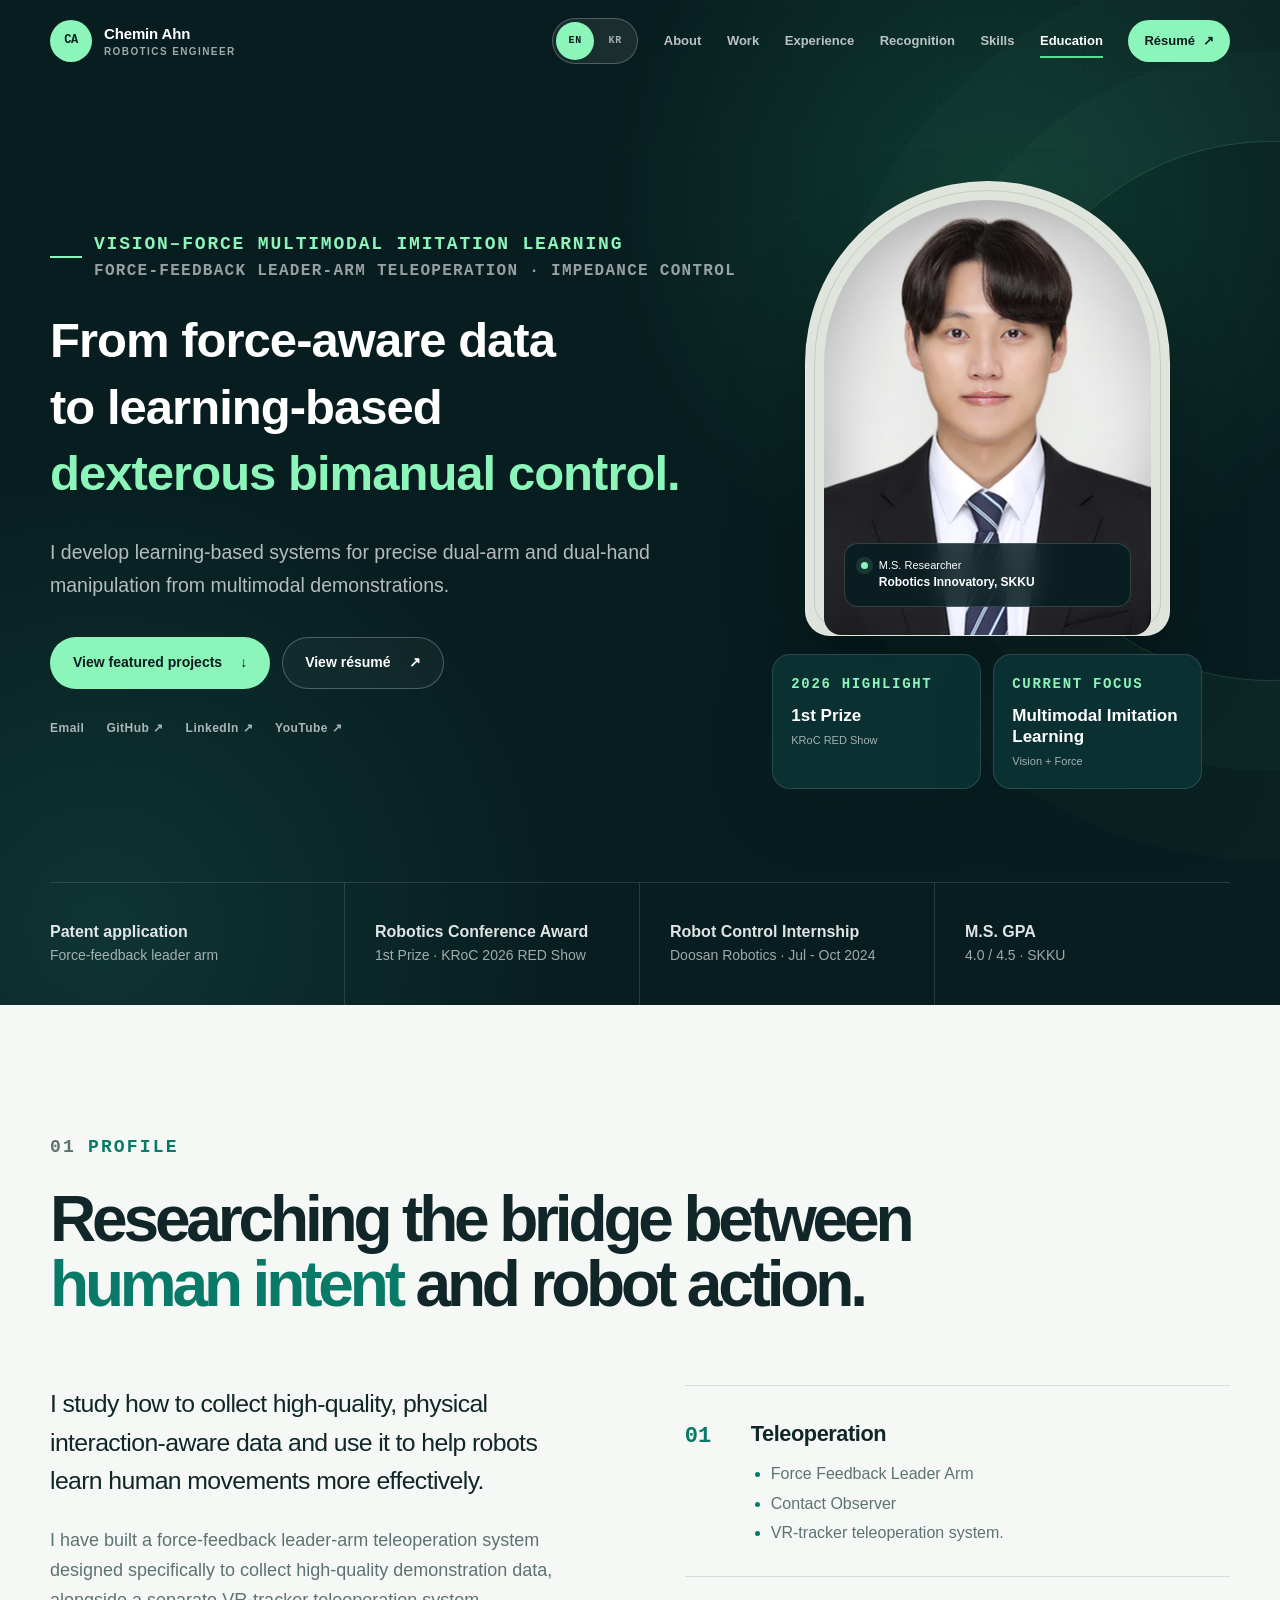
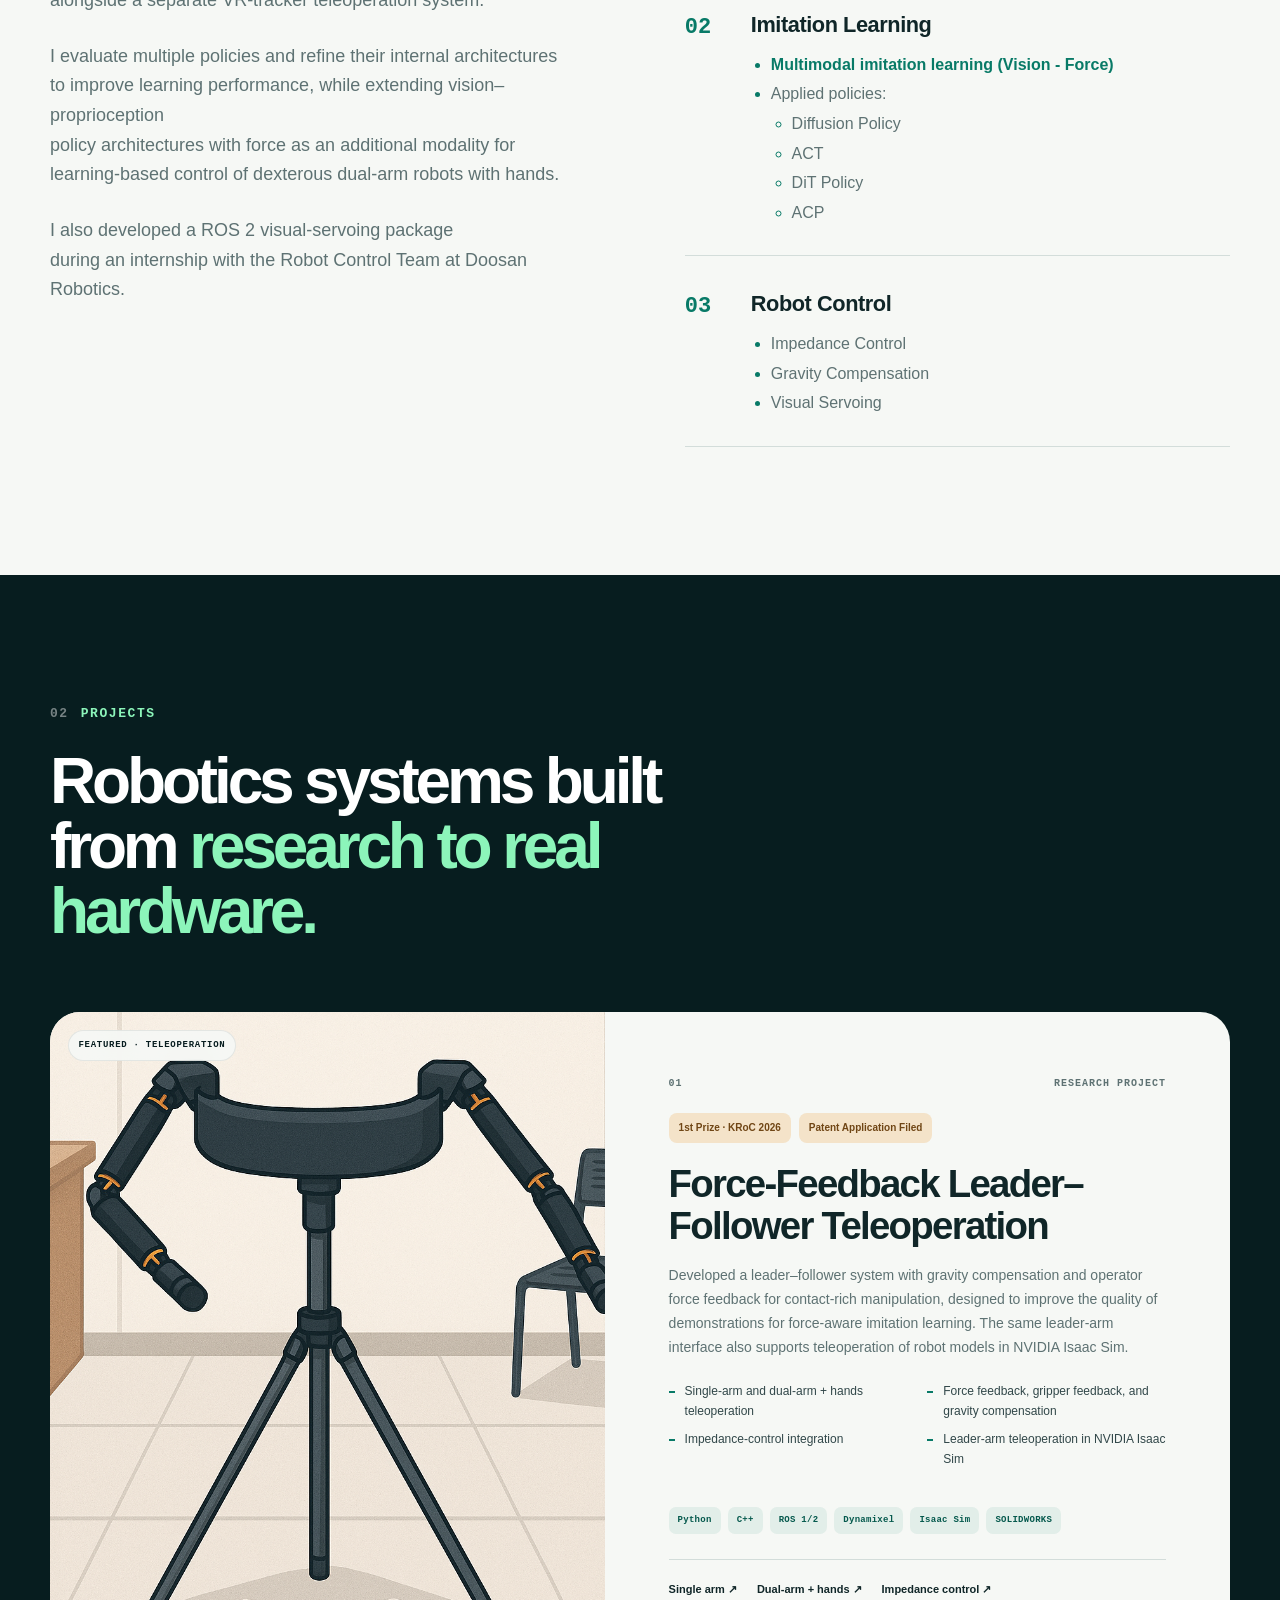
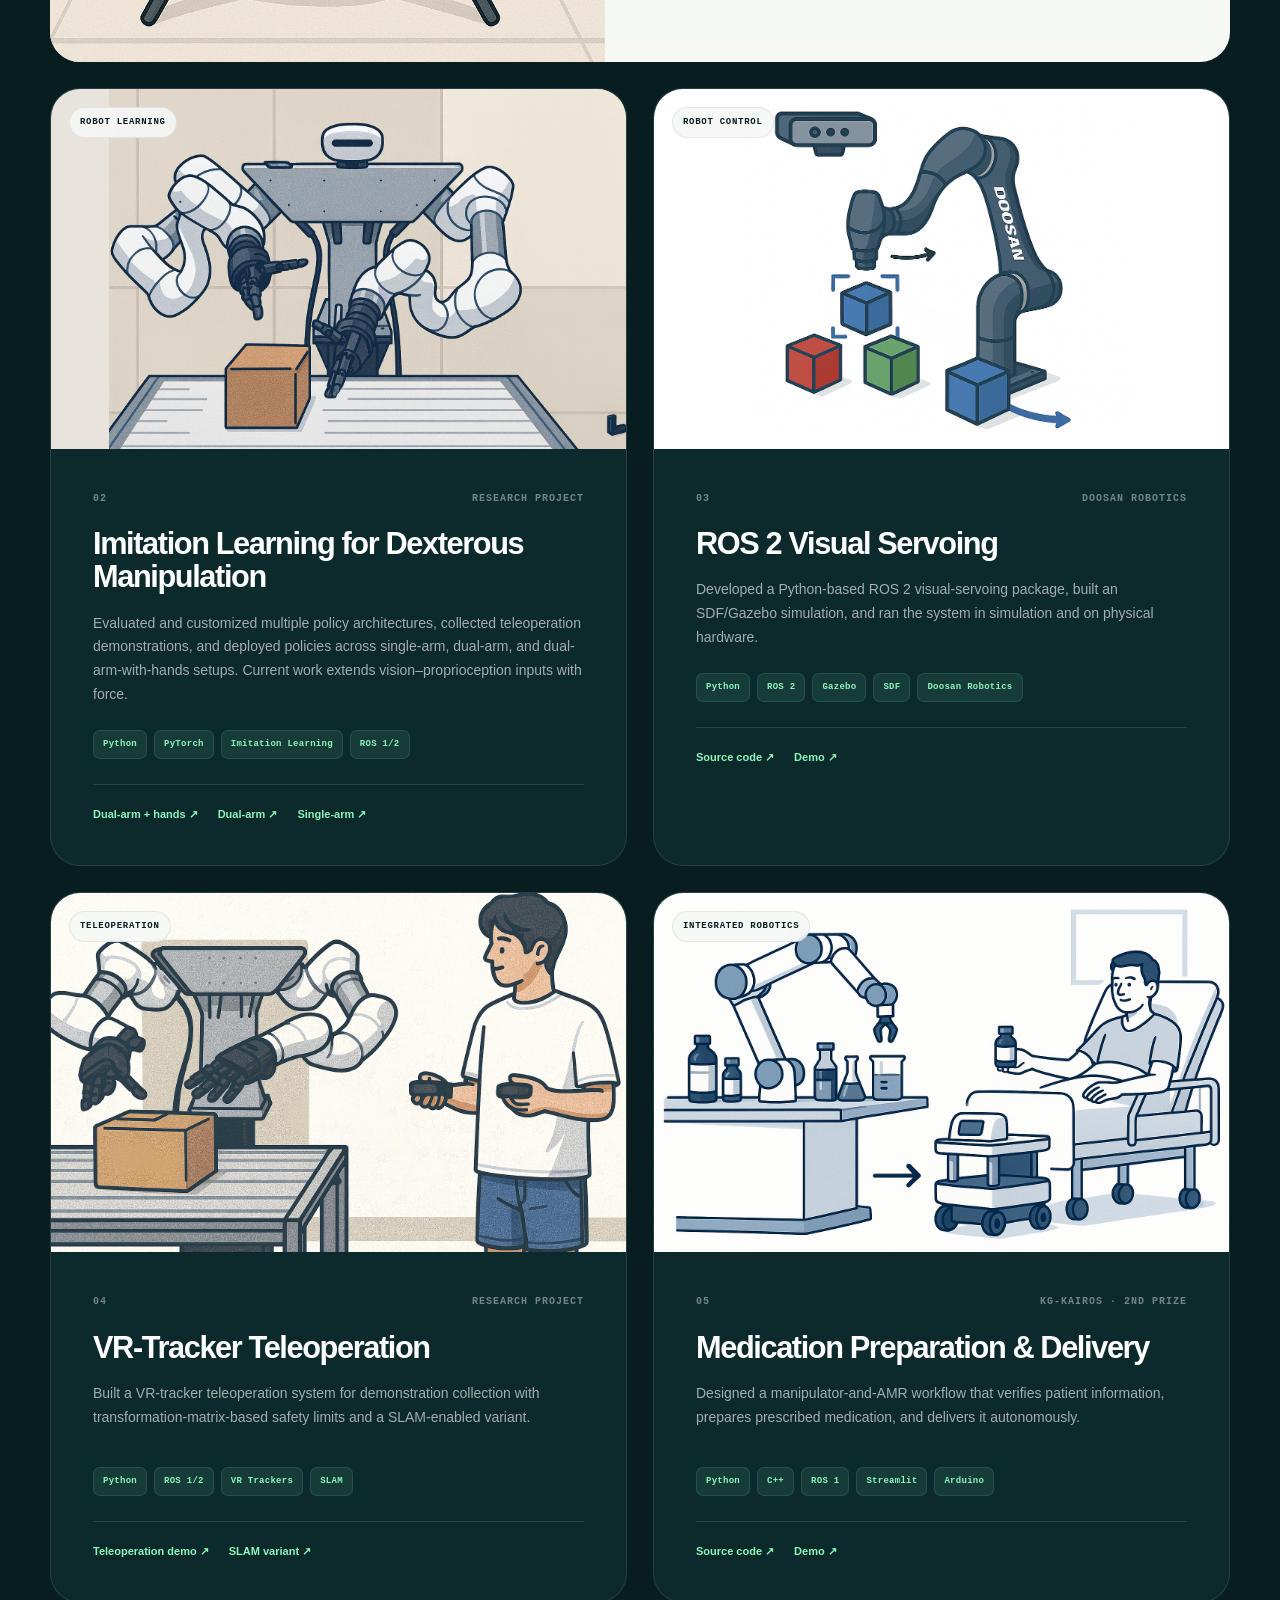
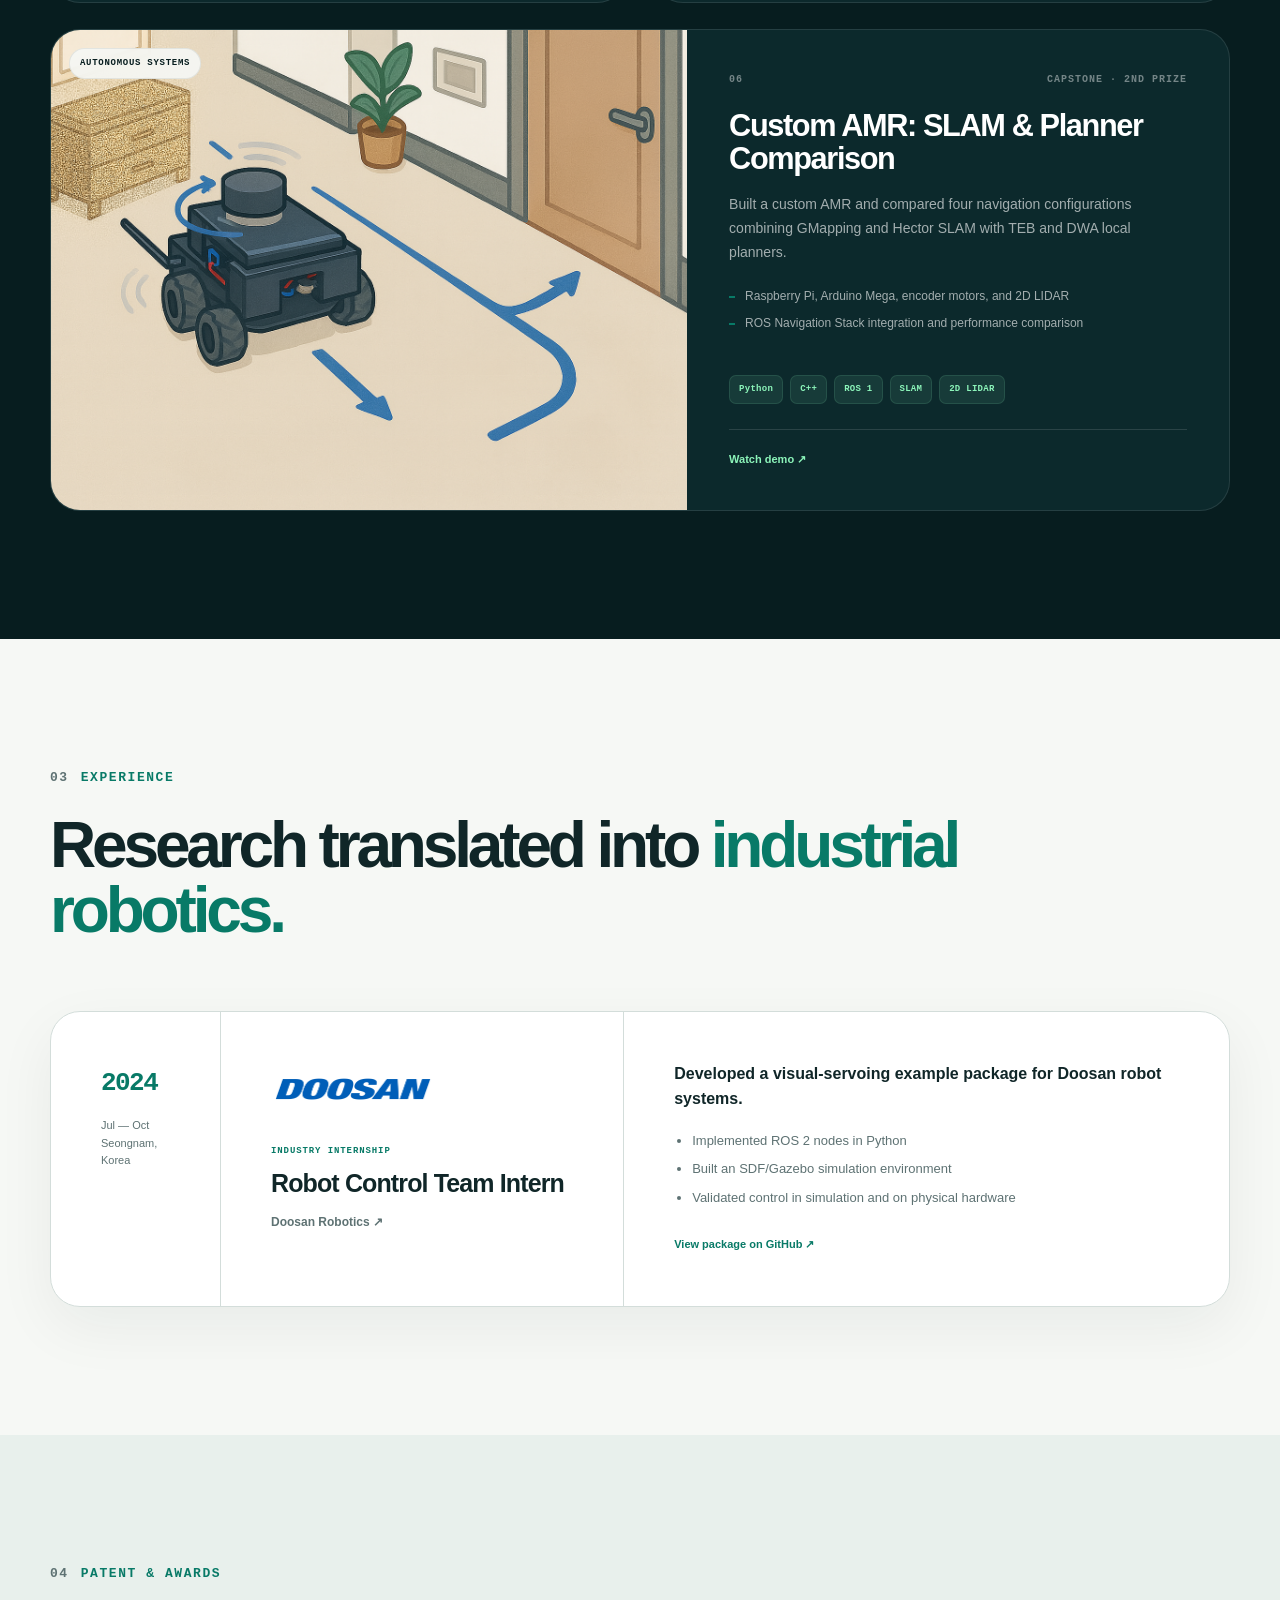
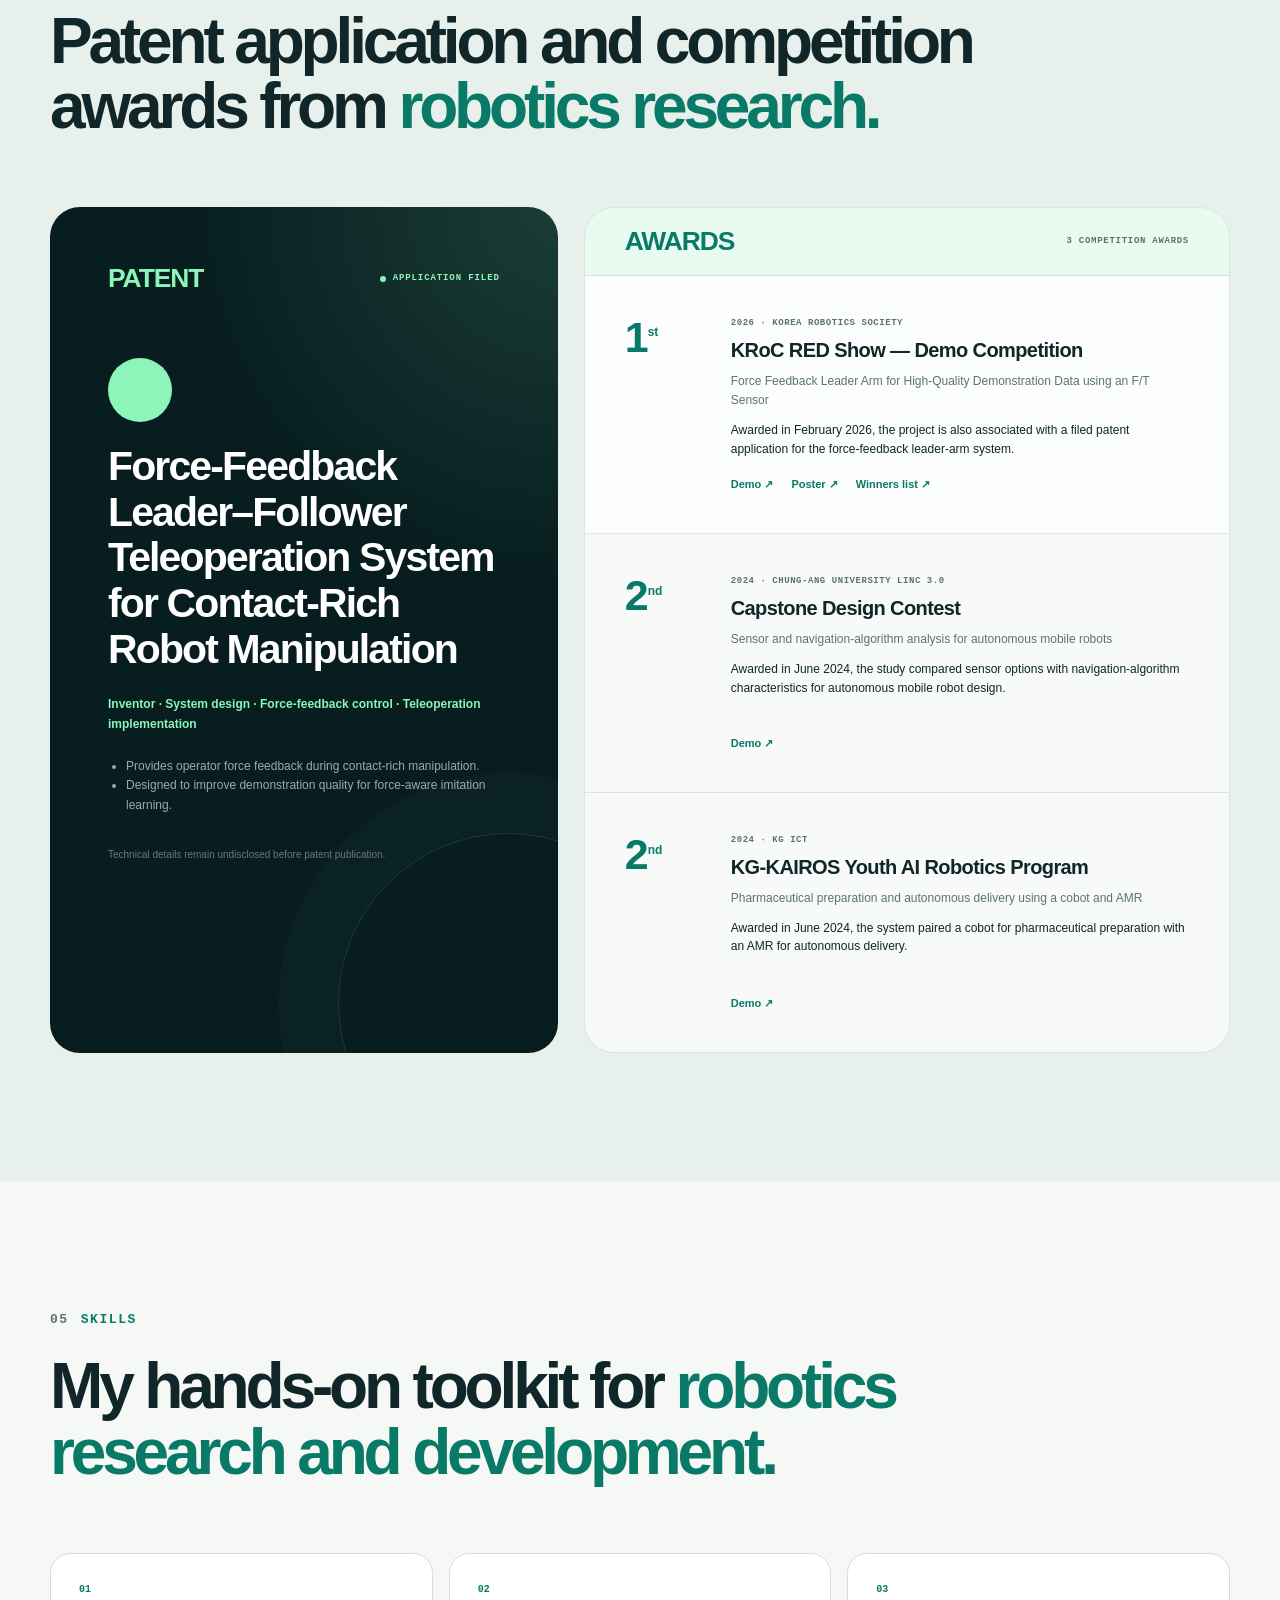
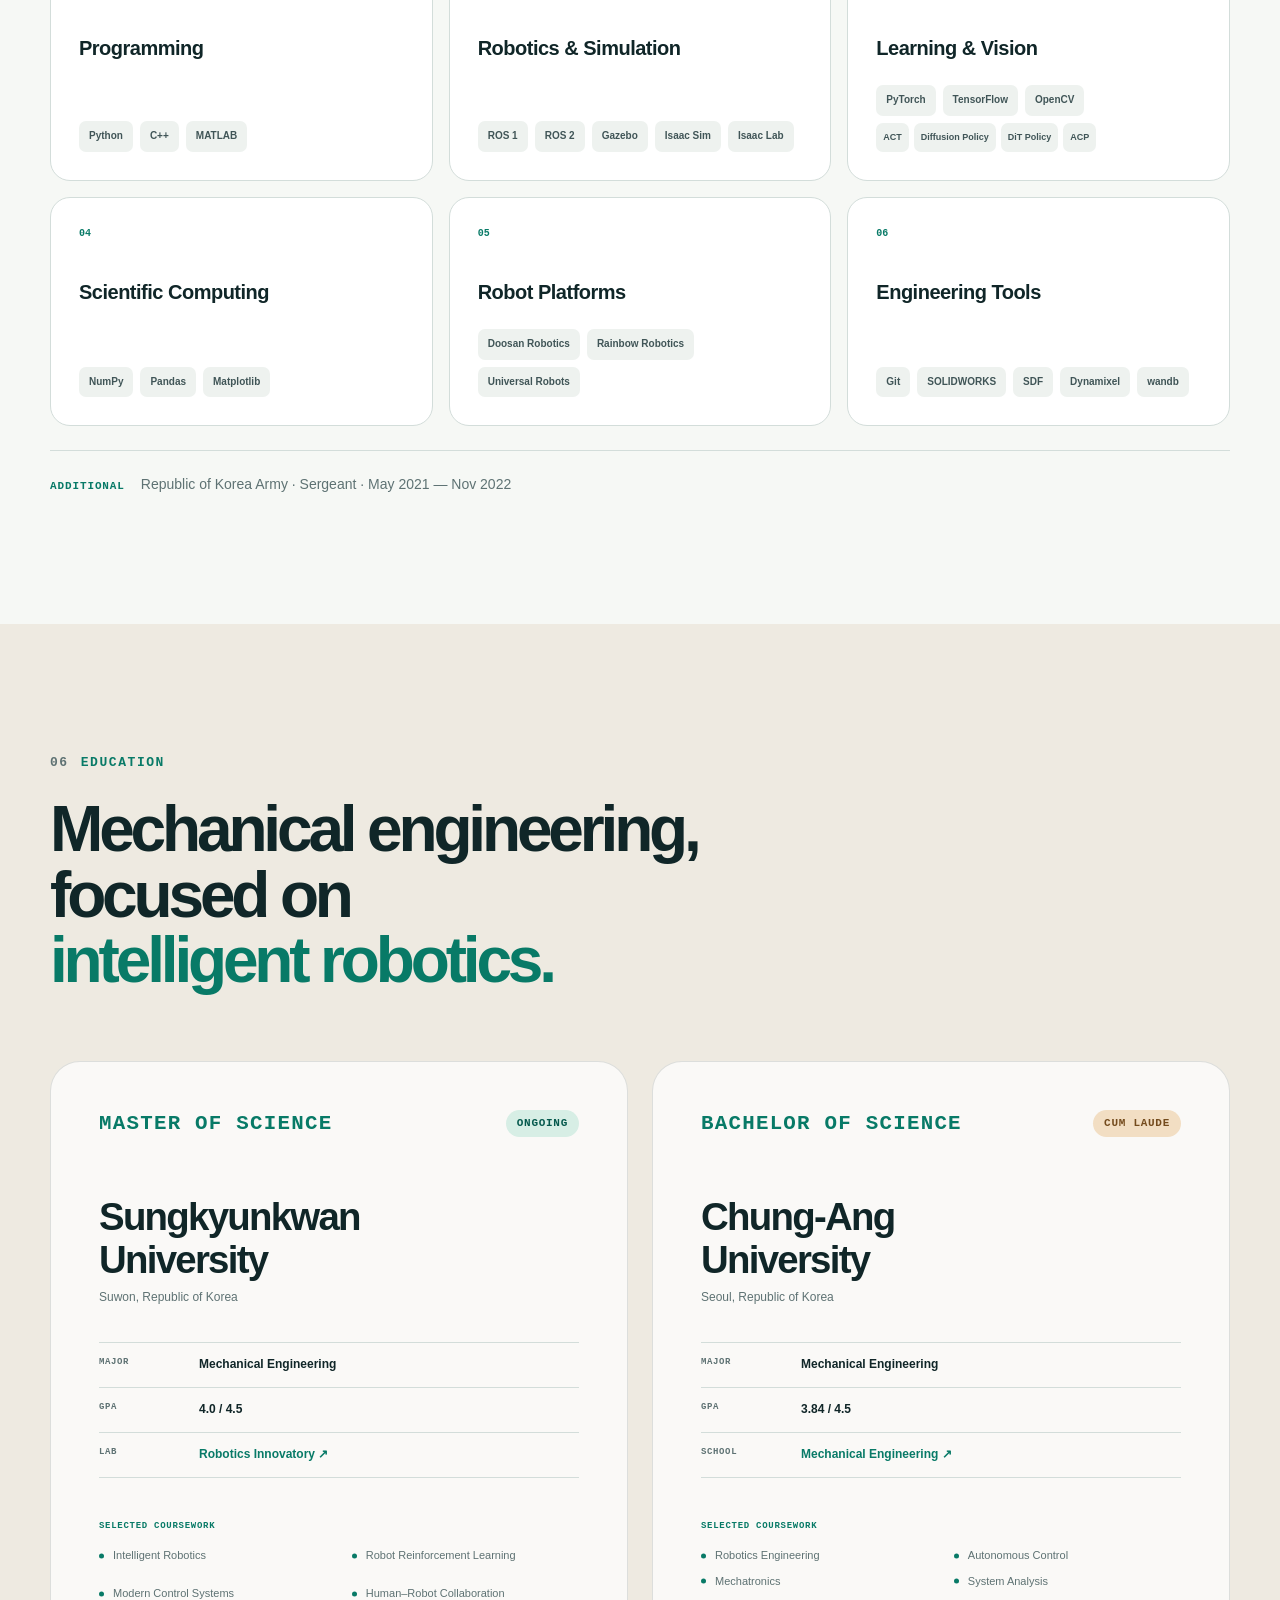
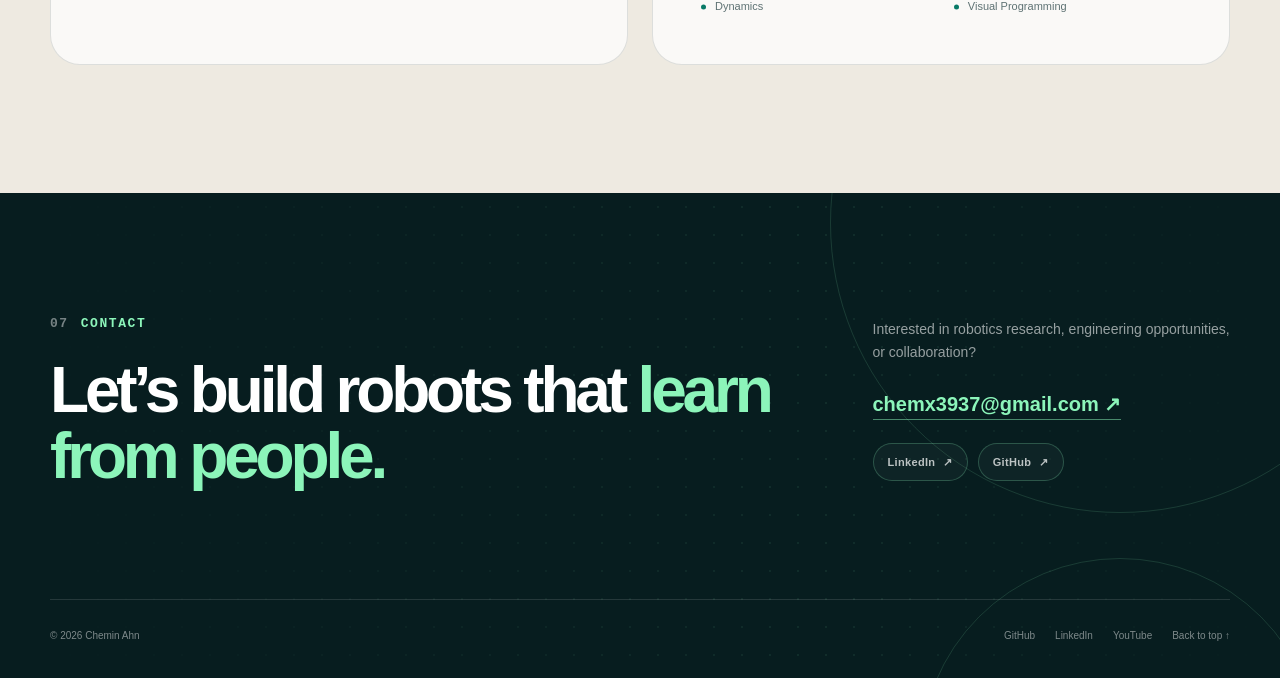
==== index.html @ ab813800 "Add About focus bullet lists" ====
<!doctype html>
<html lang="en">
<head>
  <meta charset="utf-8">
  <meta name="viewport" content="width=device-width, initial-scale=1">
  <meta name="description" content="Chemin Ahn is a robotics engineer and M.S. student focused on imitation learning, teleoperation, robot control, and manipulation.">
  <meta name="author" content="Chemin Ahn">
  <meta name="robots" content="index, follow">
  <meta name="theme-color" content="#071d1f">

  <meta property="og:locale" content="en_US">
  <meta property="og:type" content="website">
  <meta property="og:title" content="Chemin Ahn — Robotics Engineer">
  <meta property="og:description" content="Robotics engineer focused on imitation learning, teleoperation, robot control, and manipulation.">
  <meta property="og:url" content="https://chemx3937.github.io/">
  <meta property="og:site_name" content="Chemin Ahn — Robotics Engineer">

  <meta name="twitter:card" content="summary">
  <meta name="twitter:title" content="Chemin Ahn — Robotics Engineer">
  <meta name="twitter:description" content="Robotics engineer focused on imitation learning, teleoperation, robot control, and manipulation.">

  <link rel="canonical" href="https://chemx3937.github.io/">
  <link rel="icon" href="assets/img/favicon/favicon.ico">
  <link rel="apple-touch-icon" sizes="180x180" href="assets/img/favicon/apple-icon-180x180.png">
  <link rel="stylesheet" href="assets/css/style.css?v=20260823-7">
  <title>Chemin Ahn — Robotics Engineer</title>

  <script type="application/ld+json">
    {
      "@context": "https://schema.org",
      "@type": "Person",
      "name": "Chemin Ahn",
      "url": "https://chemx3937.github.io/",
      "image": "https://chemx3937.github.io/assets/img/Chemin_Ahn_img.jpg",
      "jobTitle": "Robotics Engineer",
      "email": "mailto:chemx3937@gmail.com",
      "affiliation": {
        "@type": "CollegeOrUniversity",
        "name": "Sungkyunkwan University"
      },
      "sameAs": [
        "https://github.com/Chemx3937",
        "https://www.linkedin.com/in/chem1222/",
        "https://www.youtube.com/@%EC%B3%84-r3i"
      ]
    }
  </script>
</head>

<body>
  <a class="skip-link" href="#main-content" data-i18n="a11y.skip">Skip to content</a>

  <header class="site-header" id="site-header">
    <div class="container header-inner">
      <a class="brand" href="#intro" aria-label="Chemin Ahn, back to top" data-i18n-aria-label="a11y.brandHome">
        <span class="brand-mark" aria-hidden="true">CA</span>
        <span class="brand-copy">
          <strong>Chemin Ahn</strong>
          <small data-i18n="brand.role">Robotics Engineer</small>
        </span>
      </a>

      <div class="language-switcher" role="group" aria-label="Language" data-i18n-aria-label="a11y.language">
        <button type="button" data-language="en" aria-pressed="true" aria-label="English">EN</button>
        <button type="button" data-language="ko" aria-pressed="false" aria-label="한국어">KR</button>
      </div>

      <button class="menu-toggle" type="button" aria-expanded="false" aria-controls="site-nav" aria-label="Open navigation">
        <span></span>
        <span></span>
      </button>

      <nav class="site-nav" id="site-nav" aria-label="Primary navigation" data-i18n-aria-label="a11y.primaryNav">
        <a href="#about" data-nav data-i18n="nav.about">About</a>
        <a href="#projects" data-nav data-i18n="nav.projects">Work</a>
        <a href="#experience" data-nav data-i18n="nav.experience">Experience</a>
        <a href="#recognition" data-nav data-i18n="nav.recognition">Recognition</a>
        <a href="#skills" data-nav data-i18n="nav.skills">Skills</a>
        <a href="#education" data-nav data-i18n="nav.education">Education</a>
        <a class="nav-resume" href="assets/resume/Chemin_Ahn_CV.pdf" target="_blank" rel="noopener noreferrer"><span data-i18n="nav.resume">Résumé</span> <span aria-hidden="true">↗</span></a>
      </nav>
    </div>
  </header>

  <main id="main-content">
    <section class="hero" id="intro" aria-labelledby="hero-title">
      <div class="hero-ambient" aria-hidden="true"></div>
      <div class="container hero-layout">
        <div class="hero-copy" data-reveal>
          <p class="eyebrow">
            <span class="eyebrow-line" aria-hidden="true"></span>
            <span class="eyebrow-copy">
              <strong>Vision–Force Multimodal Imitation Learning</strong>
              <small>Force-feedback Leader-arm Teleoperation · Impedance Control</small>
            </span>
          </p>
          <h1 id="hero-title" class="hero-title-detail" data-i18n-html="hero.title"><span class="hero-title-line">From force-aware data</span><span class="hero-title-line">to learning-based</span><em class="hero-title-line">dexterous bimanual control.</em></h1>
          <p class="hero-lede" data-i18n-html="hero.lede">
            I develop learning-based systems for precise dual-arm and dual-hand
            manipulation from multimodal demonstrations.
          </p>

          <div class="hero-actions">
            <a class="button button-primary" href="#projects"><span data-i18n="hero.projects">View featured projects</span> <span aria-hidden="true">↓</span></a>
            <a class="button button-secondary" href="assets/resume/Chemin_Ahn_CV.pdf" target="_blank" rel="noopener noreferrer"><span data-i18n="hero.resume">View résumé</span> <span aria-hidden="true">↗</span></a>
          </div>

          <div class="hero-links" aria-label="Social links" data-i18n-aria-label="a11y.socialLinks">
            <a href="mailto:chemx3937@gmail.com" data-i18n="common.email">Email</a>
            <a href="https://github.com/Chemx3937" target="_blank" rel="noopener noreferrer">GitHub <span aria-hidden="true">↗</span></a>
            <a href="https://www.linkedin.com/in/chem1222/" target="_blank" rel="noopener noreferrer">LinkedIn <span aria-hidden="true">↗</span></a>
            <a href="https://www.youtube.com/@%EC%B3%84-r3i" target="_blank" rel="noopener noreferrer">YouTube <span aria-hidden="true">↗</span></a>
          </div>
        </div>

        <div class="hero-visual" data-reveal>
          <div class="portrait-shell">
            <img src="assets/img/Chemin_Ahn_img.jpg" alt="Portrait of Chemin Ahn" data-i18n-alt="hero.portraitAlt" width="326" height="435">
            <div class="portrait-caption">
              <span class="status-dot" aria-hidden="true"></span>
              <span data-i18n-html="hero.portraitCaption">M.S. Researcher<br><strong>Robotics Innovatory, SKKU</strong></span>
            </div>
          </div>

          <div class="hero-card-row">
            <div class="floating-card floating-card-award">
              <span class="floating-label" data-i18n="hero.highlight">2026 Highlight</span>
              <strong data-i18n="hero.prize">1st Prize</strong>
              <small>KRoC RED Show</small>
            </div>

            <div class="floating-card floating-card-focus">
              <span class="floating-label" data-i18n="hero.focusLabel">Current Focus</span>
              <strong>Multimodal Imitation Learning</strong>
              <small>Vision + Force</small>
            </div>
          </div>
        </div>
      </div>

      <div class="container proof-grid" aria-label="Career highlights" data-i18n-aria-label="a11y.careerHighlights" data-reveal>
        <div class="proof-item">
          <p data-i18n-html="hero.proofPatent"><strong>Patent application</strong><br>Force-feedback leader arm</p>
        </div>
        <div class="proof-item">
          <p data-i18n-html="hero.proofAward"><strong>Robotics Conference Award</strong><br>1st Prize · KRoC 2026 RED Show</p>
        </div>
        <div class="proof-item">
          <p data-i18n-html="hero.proofInternship"><strong>Robot Control Internship</strong><br>Doosan Robotics · Jul - Oct 2024</p>
        </div>
        <div class="proof-item">
          <p data-i18n-html="hero.proofGpa"><strong>M.S. GPA</strong><br>4.0 / 4.5 · SKKU</p>
        </div>
      </div>
    </section>

    <section class="section section-light" id="about" aria-labelledby="about-title">
      <div class="container">
        <div class="section-heading" data-reveal>
          <p class="section-kicker" data-i18n-html="about.kicker"><span>01</span> Profile</p>
          <h2 id="about-title" data-i18n-html="about.title">Researching the bridge between <em>human intent</em> and robot action.</h2>
        </div>

        <div class="about-layout">
          <div class="about-copy" data-reveal>
            <p class="lead-paragraph" data-i18n-html="about.lead">
              I study how to collect high-quality, physical interaction-aware data and use it to help robots learn human movements more effectively.
            </p>
            <p data-i18n-html="about.teleopBody">
              I have built a force-feedback leader-arm teleoperation system<br>
              designed specifically to collect high-quality demonstration data,<br>
              alongside a separate VR-tracker teleoperation system.
            </p>
            <p data-i18n-html="about.learningBody">
              I evaluate multiple policies and refine their internal architectures<br>
              to improve learning performance, while extending vision–proprioception<br>
              policy architectures with force as an additional modality for<br>
              learning-based control of dexterous dual-arm robots with hands.
            </p>
            <p data-i18n-html="about.rosBody">
              I also developed a ROS 2 visual-servoing package<br>
              during an internship with the Robot Control Team at Doosan Robotics.
            </p>
          </div>

          <div class="focus-list" data-reveal>
            <article class="focus-item">
              <span class="focus-number">01</span>
              <div>
                <h3>Teleoperation</h3>
                <ul class="focus-bullets" data-i18n-html="about.focusTeleoperation">
                  <li>Force Feedback Leader Arm</li>
                  <li>Contact Observer</li>
                  <li>VR-tracker teleoperation system.</li>
                </ul>
              </div>
            </article>
            <article class="focus-item">
              <span class="focus-number">02</span>
              <div>
                <h3>Imitation Learning</h3>
                <ul class="focus-bullets" data-i18n-html="about.focusLearning">
                  <li><strong>Multimodal imitation learning (Vision - Force)</strong></li>
                  <li>Applied policies:
                    <ul>
                      <li>Diffusion Policy</li>
                      <li>ACT</li>
                      <li>DiT Policy</li>
                      <li>ACP</li>
                    </ul>
                  </li>
                </ul>
              </div>
            </article>
            <article class="focus-item focus-item-robot-control">
              <span class="focus-number">03</span>
              <div>
                <h3>Robot Control</h3>
                <ul class="focus-bullets" data-i18n-html="about.focusControl">
                  <li>Impedance Control</li>
                  <li>Gravity Compensation</li>
                  <li>Visual Servoing</li>
                </ul>
              </div>
            </article>
          </div>
        </div>
      </div>
    </section>

    <section class="section section-ink" id="projects" aria-labelledby="projects-title">
      <div class="container">
        <div class="section-heading section-heading-inverse" data-reveal>
          <p class="section-kicker" data-i18n-html="projects.kicker"><span>02</span> Projects</p>
          <div class="heading-row">
            <h2 id="projects-title" data-i18n-html="projects.title">Robotics systems built from <em>research to real hardware.</em></h2>
          </div>
        </div>

        <article class="project-featured" data-reveal>
          <div class="project-media">
            <img src="assets/img/project_leader_arm.png" alt="Illustration of a dual-arm leader teleoperation device" data-i18n-alt="projects.leaderAlt" width="1024" height="1024" loading="lazy">
            <span class="media-label" data-i18n="projects.featuredLabel">Featured · Teleoperation</span>
          </div>
          <div class="project-body">
            <div class="project-meta">
              <span>01</span>
              <span data-i18n="projects.researchProject">Research Project</span>
            </div>
            <div class="achievement-badges">
              <span data-i18n="projects.firstPrizeBadge">1st Prize · KRoC 2026</span>
              <span data-i18n="projects.patentBadge">Patent Application Filed</span>
            </div>
            <h3>Force-Feedback Leader–Follower Teleoperation</h3>
            <p data-i18n="projects.leaderDescription">
              Developed a leader–follower system with gravity compensation and operator
              force feedback for contact-rich manipulation, designed to improve the quality
              of demonstrations for force-aware imitation learning. The same leader-arm
              interface also supports teleoperation of robot models in NVIDIA Isaac Sim.
            </p>
            <ul class="project-outcomes">
              <li data-i18n="projects.leaderOutcome1">Single-arm and dual-arm + hands teleoperation</li>
              <li data-i18n="projects.leaderOutcome2">Force feedback, gripper feedback, and gravity compensation</li>
              <li data-i18n="projects.leaderOutcome3">Impedance-control integration</li>
              <li data-i18n="projects.leaderOutcome4">Leader-arm teleoperation in NVIDIA Isaac Sim</li>
            </ul>
            <div class="tag-list" aria-label="Technologies" data-i18n-aria-label="a11y.technologies">
              <span>Python</span><span>C++</span><span>ROS 1/2</span><span>Dynamixel</span><span>Isaac Sim</span><span>SOLIDWORKS</span>
            </div>
            <div class="project-links">
              <a href="https://youtu.be/dhNTIGTX53Q" target="_blank" rel="noopener noreferrer">Single arm <span aria-hidden="true">↗</span></a>
              <a href="https://youtu.be/Q0x2Fh5BNF8" target="_blank" rel="noopener noreferrer">Dual-arm + hands <span aria-hidden="true">↗</span></a>
              <a href="https://youtu.be/nmYAYEwOk1U?si=EHfj02soy0oHEkM4" target="_blank" rel="noopener noreferrer">Impedance control <span aria-hidden="true">↗</span></a>
            </div>
          </div>
        </article>

        <div class="project-grid">
          <article class="project-card" data-reveal>
            <div class="project-card-media project-card-media-imitation">
              <img src="assets/img/project_imitation_learning.png" alt="Illustration of a dual-arm robot learning a manipulation task" data-i18n-alt="projects.imitationAlt" width="1536" height="1024" loading="lazy">
              <span>Robot Learning</span>
            </div>
            <div class="project-card-content">
              <div class="project-meta"><span>02</span><span data-i18n="projects.researchProject">Research Project</span></div>
              <h3>Imitation Learning for Dexterous Manipulation</h3>
              <p data-i18n="projects.imitationDescription">Evaluated and customized multiple policy architectures, collected teleoperation demonstrations, and deployed policies across single-arm, dual-arm, and dual-arm-with-hands setups. Current work extends vision–proprioception inputs with force.</p>
              <div class="tag-list"><span>Python</span><span>PyTorch</span><span>Imitation Learning</span><span>ROS 1/2</span></div>
              <div class="project-links">
              <a href="https://youtu.be/Vs-ICyzwaLc" target="_blank" rel="noopener noreferrer">Dual-arm + hands <span aria-hidden="true">↗</span></a>
              <a href="https://www.youtube.com/watch?v=WTx4ySlACAU" target="_blank" rel="noopener noreferrer">Dual-arm <span aria-hidden="true">↗</span></a>
              <a href="https://youtu.be/VPG-_bH2SSY?si=ppQcCOL7VZOSHNeq" target="_blank" rel="noopener noreferrer">Single-arm <span aria-hidden="true">↗</span></a>
              </div>
            </div>
          </article>

          <article class="project-card" data-reveal>
            <div class="project-card-media project-card-media-visual-servoing">
              <img src="assets/img/project_visual_servoing.png" alt="Illustration representing a visual-servoing robot system" data-i18n-alt="projects.servoingAlt" width="1024" height="851" loading="lazy">
              <span>Robot Control</span>
            </div>
            <div class="project-card-content">
              <div class="project-meta"><span>03</span><span>Doosan Robotics</span></div>
              <h3>ROS 2 Visual Servoing</h3>
              <p data-i18n="projects.servoingDescription">Developed a Python-based ROS 2 visual-servoing package, built an SDF/Gazebo simulation, and ran the system in simulation and on physical hardware.</p>
              <div class="tag-list"><span>Python</span><span>ROS 2</span><span>Gazebo</span><span>SDF</span><span>Doosan Robotics</span></div>
              <div class="project-links">
                <a href="https://github.com/DoosanRobotics/doosan-robot2/tree/humble/dsr_example2/dsr_visualservoing" target="_blank" rel="noopener noreferrer"><span data-i18n="common.sourceCode">Source code</span> <span aria-hidden="true">↗</span></a>
                <a href="https://youtu.be/9UFAdaa_PR8?si=650mDblh9Q3cs-qq" target="_blank" rel="noopener noreferrer"><span data-i18n="common.demo">Demo</span> <span aria-hidden="true">↗</span></a>
              </div>
            </div>
          </article>

          <article class="project-card" data-reveal>
            <div class="project-card-media">
              <img src="assets/img/project_vr_tracker.png" alt="Illustration of VR-tracker teleoperation with a dual-arm robot" data-i18n-alt="projects.vrAlt" width="1536" height="1024" loading="lazy">
              <span>Teleoperation</span>
            </div>
            <div class="project-card-content">
              <div class="project-meta"><span>04</span><span data-i18n="projects.researchProject">Research Project</span></div>
              <h3>VR-Tracker Teleoperation</h3>
              <p data-i18n="projects.vrDescription">Built a VR-tracker teleoperation system for demonstration collection with transformation-matrix-based safety limits and a SLAM-enabled variant.</p>
              <div class="tag-list"><span>Python</span><span>ROS 1/2</span><span>VR Trackers</span><span>SLAM</span></div>
              <div class="project-links">
                <a href="https://youtu.be/ToG8sNmdli0?si=vpEZ58_luY0bn-TM" target="_blank" rel="noopener noreferrer"><span data-i18n="projects.teleoperationDemo">Teleoperation demo</span> <span aria-hidden="true">↗</span></a>
                <a href="https://youtu.be/yQAdfKhJR1M?si=8hTUjNPmF3f2XpNz" target="_blank" rel="noopener noreferrer"><span data-i18n="projects.slamVariant">SLAM variant</span> <span aria-hidden="true">↗</span></a>
              </div>
            </div>
          </article>

          <article class="project-card" data-reveal>
            <div class="project-card-media">
              <img src="assets/img/DuPA.png" alt="Autonomous medication preparation and delivery robot system" data-i18n-alt="projects.medicationAlt" width="1536" height="1024" loading="lazy">
              <span>Integrated Robotics</span>
            </div>
            <div class="project-card-content">
              <div class="project-meta"><span>05</span><span data-i18n="projects.kairosMeta">KG-KAIROS · 2nd Prize</span></div>
              <h3 data-i18n="projects.medicationTitle">Medication Preparation &amp; Delivery</h3>
              <p data-i18n="projects.medicationDescription">Designed a manipulator-and-AMR workflow that verifies patient information, prepares prescribed medication, and delivers it autonomously.</p>
              <div class="tag-list"><span>Python</span><span>C++</span><span>ROS 1</span><span>Streamlit</span><span>Arduino</span></div>
              <div class="project-links">
                <a href="https://github.com/Chemx3937/DuPA" target="_blank" rel="noopener noreferrer"><span data-i18n="common.sourceCode">Source code</span> <span aria-hidden="true">↗</span></a>
                <a href="https://www.youtube.com/watch?v=-mTXpCWZacI" target="_blank" rel="noopener noreferrer"><span data-i18n="common.demo">Demo</span> <span aria-hidden="true">↗</span></a>
              </div>
            </div>
          </article>

          <article class="project-card project-card-wide" data-reveal>
            <div class="project-card-media">
              <img src="assets/img/Autonomous mobile robot_project.png" alt="Custom autonomous mobile robot platform" data-i18n-alt="projects.amrAlt" width="1536" height="1024" loading="lazy">
              <span>Autonomous Systems</span>
            </div>
            <div class="project-card-content">
              <div class="project-meta"><span>06</span><span data-i18n="projects.capstoneMeta">Capstone · 2nd Prize</span></div>
              <h3 data-i18n="projects.amrTitle">Custom AMR: SLAM &amp; Planner Comparison</h3>
              <p data-i18n="projects.amrDescription">Built a custom AMR and compared four navigation configurations combining GMapping and Hector SLAM with TEB and DWA local planners.</p>
              <ul class="compact-outcomes">
                <li data-i18n="projects.amrOutcome1">Raspberry Pi, Arduino Mega, encoder motors, and 2D LIDAR</li>
                <li data-i18n="projects.amrOutcome2">ROS Navigation Stack integration and performance comparison</li>
              </ul>
              <div class="tag-list"><span>Python</span><span>C++</span><span>ROS 1</span><span>SLAM</span><span>2D LIDAR</span></div>
              <div class="project-links">
                <a href="https://www.youtube.com/watch?v=whuUySDWIwA" target="_blank" rel="noopener noreferrer"><span data-i18n="common.watchDemo">Watch demo</span> <span aria-hidden="true">↗</span></a>
              </div>
            </div>
          </article>
        </div>
      </div>
    </section>

    <section class="section section-light" id="experience" aria-labelledby="experience-title">
      <div class="container">
        <div class="section-heading" data-reveal>
          <p class="section-kicker" data-i18n-html="experience.kicker"><span>03</span> Experience</p>
          <h2 id="experience-title" data-i18n-html="experience.title">Research translated into <em>industrial robotics.</em></h2>
        </div>

        <article class="experience-card" data-reveal>
          <div class="experience-date">
            <span>2024</span>
            <p data-i18n-html="experience.date">Jul — Oct<br>Seongnam, Korea</p>
          </div>
          <div class="experience-main">
            <div class="experience-logo">
              <img src="assets/img/Doosan_Logo.jpg" alt="Doosan Robotics" width="2646" height="480" loading="lazy">
            </div>
            <p class="experience-type" data-i18n="experience.type">Industry Internship</p>
            <h3 data-i18n="experience.role">Robot Control Team Intern</h3>
            <a class="company-link" href="https://www.doosanrobotics.com/kr" target="_blank" rel="noopener noreferrer">Doosan Robotics <span aria-hidden="true">↗</span></a>
          </div>
          <div class="experience-details">
            <p data-i18n="experience.detail">Developed a visual-servoing example package for Doosan robot systems.</p>
            <ul>
              <li data-i18n="experience.bullet1">Implemented ROS 2 nodes in Python</li>
              <li data-i18n="experience.bullet2">Built an SDF/Gazebo simulation environment</li>
              <li data-i18n="experience.bullet3">Validated control in simulation and on physical hardware</li>
            </ul>
            <a href="https://github.com/DoosanRobotics/doosan-robot2/tree/humble/dsr_example2/dsr_visualservoing" target="_blank" rel="noopener noreferrer"><span data-i18n="experience.github">View package on GitHub</span> <span aria-hidden="true">↗</span></a>
          </div>
        </article>
      </div>
    </section>

    <section class="section section-soft" id="recognition" aria-labelledby="recognition-title">
      <div class="container">
        <div class="section-heading" data-reveal>
          <p class="section-kicker" data-i18n-html="recognition.kicker"><span>04</span> Patent &amp; Awards</p>
          <h2 id="recognition-title" data-i18n-html="recognition.title">Patent application and competition awards from <em>robotics research.</em></h2>
        </div>

        <div class="recognition-layout">
          <article class="patent-card" id="patents" data-reveal>
            <div class="patent-topline">
              <span class="result-type" data-i18n="recognition.patent">Patent</span>
              <span class="patent-status"><i aria-hidden="true"></i> <span data-i18n="recognition.filed">Application filed</span></span>
            </div>
            <p class="patent-mark" aria-hidden="true">P</p>
            <h3>Force-Feedback Leader–Follower Teleoperation System for Contact-Rich Robot Manipulation</h3>
            <p data-i18n="recognition.responsibilities">Inventor · System design · Force-feedback control · Teleoperation implementation</p>
            <ul>
              <li data-i18n="recognition.patentBullet1">Provides operator force feedback during contact-rich manipulation.</li>
              <li data-i18n="recognition.patentBullet2">Designed to improve demonstration quality for force-aware imitation learning.</li>
            </ul>
            <small data-i18n="recognition.patentNote">Technical details remain undisclosed before patent publication.</small>
          </article>

          <div class="awards-list" id="rewards" data-reveal>
            <div class="awards-header">
              <span class="result-type" data-i18n="recognition.awards">Awards</span>
              <span class="awards-summary" data-i18n="recognition.awardsSummary">3 competition awards</span>
            </div>

            <article class="award-item award-item-featured">
              <div class="award-rank">1<span data-i18n="recognition.rankSuffix">st</span></div>
              <div class="award-copy">
                <p>2026 · Korea Robotics Society</p>
                <h3>KRoC RED Show — Demo Competition</h3>
                <span data-i18n="recognition.award1Subtitle">Force Feedback Leader Arm for High-Quality Demonstration Data using an F/T Sensor</span>
                <p class="award-detail" data-i18n="recognition.award1Detail">Awarded in February 2026, the project is also associated with a filed patent application for the force-feedback leader-arm system.</p>
                <div class="award-links">
                  <a href="https://youtu.be/dhNTIGTX53Q?si=Ww5zoX_aph3xaf0Q" target="_blank" rel="noopener noreferrer"><span data-i18n="common.demo">Demo</span> <span aria-hidden="true">↗</span></a>
                  <a href="assets/poster/chem_KRoC2026_REDSHOW_poster.pdf#toolbar=0&amp;navpanes=0" target="_blank" rel="noopener noreferrer"><span data-i18n="recognition.poster">Poster</span> <span aria-hidden="true">↗</span></a>
                  <a href="https://kros.org/Conference/ConferenceView.asp?AC=0&amp;CODE=CC20250901&amp;CpPage=329#CONF" target="_blank" rel="noopener noreferrer"><span data-i18n="recognition.winners">Winners list</span> <span aria-hidden="true">↗</span></a>
                </div>
              </div>
            </article>

            <article class="award-item">
              <div class="award-rank">2<span data-i18n="recognition.rankSuffix">nd</span></div>
              <div class="award-copy">
                <p>2024 · Chung-Ang University LINC 3.0</p>
                <h3>Capstone Design Contest</h3>
                <span data-i18n="recognition.award2Subtitle">Sensor and navigation-algorithm analysis for autonomous mobile robots</span>
                <p class="award-detail" data-i18n="recognition.award2Detail">Awarded in June 2024, the study compared sensor options with navigation-algorithm characteristics for autonomous mobile robot design.</p>
                <div class="award-links">
                  <a href="https://youtu.be/whuUySDWIwA?si=Z6PxcJieZwThwxSi" target="_blank" rel="noopener noreferrer"><span data-i18n="common.demo">Demo</span> <span aria-hidden="true">↗</span></a>
                </div>
              </div>
            </article>

            <article class="award-item">
              <div class="award-rank">2<span data-i18n="recognition.rankSuffix">nd</span></div>
              <div class="award-copy">
                <p>2024 · KG ICT</p>
                <h3>KG-KAIROS Youth AI Robotics Program</h3>
                <span data-i18n="recognition.award3Subtitle">Pharmaceutical preparation and autonomous delivery using a cobot and AMR</span>
                <p class="award-detail" data-i18n="recognition.award3Detail">Awarded in June 2024, the system paired a cobot for pharmaceutical preparation with an AMR for autonomous delivery.</p>
                <div class="award-links">
                  <a href="https://youtu.be/-mTXpCWZacI?si=OEr9Qq3cj18q7jSd" target="_blank" rel="noopener noreferrer"><span data-i18n="common.demo">Demo</span> <span aria-hidden="true">↗</span></a>
                </div>
              </div>
            </article>
          </div>
        </div>
      </div>
    </section>

    <section class="section section-light" id="skills" aria-labelledby="skills-title">
      <div class="container">
        <div class="section-heading" data-reveal>
          <p class="section-kicker" data-i18n-html="skills.kicker"><span>05</span> Skills</p>
          <h2 id="skills-title" data-i18n-html="skills.title">My hands-on toolkit for <em>robotics research and development.</em></h2>
        </div>

        <div class="skills-grid">
          <article class="skill-group" data-reveal>
            <span class="skill-index">01</span>
            <h3 data-i18n="skills.programming">Programming</h3>
            <div class="skill-pills"><span>Python</span><span>C++</span><span>MATLAB</span></div>
          </article>
          <article class="skill-group" data-reveal>
            <span class="skill-index">02</span>
            <h3 data-i18n="skills.roboticsSimulation">Robotics &amp; Simulation</h3>
            <div class="skill-pills"><span>ROS 1</span><span>ROS 2</span><span>Gazebo</span><span>Isaac Sim</span><span>Isaac Lab</span></div>
          </article>
          <article class="skill-group" data-reveal>
            <span class="skill-index">03</span>
            <h3 data-i18n="skills.learningVision">Learning &amp; Vision</h3>
            <div class="skill-pills skill-pills-stacked">
              <div class="skill-pill-row"><span>PyTorch</span><span>TensorFlow</span><span>OpenCV</span></div>
              <div class="skill-pill-row"><span>ACT</span><span>Diffusion Policy</span><span>DiT Policy</span><span>ACP</span></div>
            </div>
          </article>
          <article class="skill-group" data-reveal>
            <span class="skill-index">04</span>
            <h3 data-i18n="skills.scientificComputing">Scientific Computing</h3>
            <div class="skill-pills"><span>NumPy</span><span>Pandas</span><span>Matplotlib</span></div>
          </article>
          <article class="skill-group" data-reveal>
            <span class="skill-index">05</span>
            <h3 data-i18n="skills.robotPlatforms">Robot Platforms</h3>
            <div class="skill-pills"><span>Doosan Robotics</span><span>Rainbow Robotics</span><span>Universal Robots</span></div>
          </article>
          <article class="skill-group" data-reveal>
            <span class="skill-index">06</span>
            <h3 data-i18n="skills.engineeringTools">Engineering Tools</h3>
            <div class="skill-pills"><span>Git</span><span>SOLIDWORKS</span><span>SDF</span><span>Dynamixel</span><span>wandb</span></div>
          </article>
        </div>

        <p class="additional-info" data-i18n-html="skills.additional" data-reveal><span>Additional</span> Republic of Korea Army · Sergeant · May 2021 — Nov 2022</p>
      </div>
    </section>

    <section class="section section-paper" id="education" aria-labelledby="education-title">
      <div class="container">
        <div class="section-heading" data-reveal>
          <p class="section-kicker" data-i18n-html="education.kicker"><span>06</span> Education</p>
          <h2 id="education-title" data-i18n-html="education.title">Mechanical engineering,<br>focused on<br><em>intelligent robotics.</em></h2>
        </div>

        <div class="education-grid">
          <article class="education-card" data-reveal>
            <div class="education-topline">
              <span data-i18n="education.master">Master of Science</span>
              <span class="education-status" data-i18n="education.ongoing">Ongoing</span>
            </div>
            <h3>Sungkyunkwan<br>University</h3>
            <p class="education-location" data-i18n="education.suwon">Suwon, Republic of Korea</p>
            <div class="education-facts">
              <p data-i18n-html="education.majorFact"><span>Major</span>Mechanical Engineering</p>
              <p><span>GPA</span>4.0 / 4.5</p>
              <p><span data-i18n="education.labLabel">Lab</span><a href="https://mecha.skku.ac.kr/roboticsinnovatory/index.do" target="_blank" rel="noopener noreferrer">Robotics Innovatory <b aria-hidden="true">↗</b></a></p>
            </div>
            <div class="coursework">
              <span data-i18n="education.coursework">Selected Coursework</span>
              <ul class="coursework-list">
                <li>Intelligent Robotics</li>
                <li>Robot Reinforcement Learning</li>
                <li>Modern Control Systems</li>
                <li>Human–Robot Collaboration</li>
              </ul>
            </div>
          </article>

          <article class="education-card" data-reveal>
            <div class="education-topline">
              <span data-i18n="education.bachelor">Bachelor of Science</span>
              <span class="education-status education-status-light" data-i18n="education.honors">Cum Laude</span>
            </div>
            <h3>Chung-Ang<br>University</h3>
            <p class="education-location" data-i18n="education.seoul">Seoul, Republic of Korea</p>
            <div class="education-facts">
              <p data-i18n-html="education.majorFact"><span>Major</span>Mechanical Engineering</p>
              <p><span>GPA</span>3.84 / 4.5</p>
              <p><span data-i18n="education.schoolLabel">School</span><a href="https://me.cau.ac.kr/" target="_blank" rel="noopener noreferrer"><span data-i18n="education.department">Mechanical Engineering</span> <b aria-hidden="true">↗</b></a></p>
            </div>
            <div class="coursework">
              <span data-i18n="education.coursework">Selected Coursework</span>
              <ul class="coursework-list">
                <li>Robotics Engineering</li>
                <li>Autonomous Control</li>
                <li>Mechatronics</li>
                <li>System Analysis</li>
                <li>Dynamics</li>
                <li>Visual Programming</li>
              </ul>
            </div>
          </article>
        </div>
      </div>
    </section>

    <section class="contact-section" id="contact" aria-labelledby="contact-title">
      <div class="contact-orbit contact-orbit-one" aria-hidden="true"></div>
      <div class="contact-orbit contact-orbit-two" aria-hidden="true"></div>
      <div class="container contact-layout" data-reveal>
        <div>
          <p class="section-kicker section-kicker-light" data-i18n-html="contact.kicker"><span>07</span> Contact</p>
          <h2 id="contact-title" data-i18n-html="contact.title">Let’s build robots that <em>learn from people.</em></h2>
        </div>
        <div class="contact-action">
          <p data-i18n="contact.prompt">Interested in robotics research, engineering opportunities, or collaboration?</p>
          <a href="mailto:chemx3937@gmail.com">chemx3937@gmail.com <span aria-hidden="true">↗</span></a>
          <div class="contact-social-links" role="group" aria-label="Professional profiles" data-i18n-aria-label="a11y.professionalProfiles">
            <a href="https://www.linkedin.com/in/chem1222/" target="_blank" rel="noopener noreferrer">LinkedIn <span aria-hidden="true">↗</span></a>
            <a href="https://github.com/Chemx3937" target="_blank" rel="noopener noreferrer">GitHub <span aria-hidden="true">↗</span></a>
          </div>
        </div>
      </div>
      <div class="container footer-row">
        <p>© 2026 Chemin Ahn</p>
        <div>
          <a href="https://github.com/Chemx3937" target="_blank" rel="noopener noreferrer">GitHub</a>
          <a href="https://www.linkedin.com/in/chem1222/" target="_blank" rel="noopener noreferrer">LinkedIn</a>
          <a href="https://www.youtube.com/@%EC%B3%84-r3i" target="_blank" rel="noopener noreferrer">YouTube</a>
          <a href="#intro" data-i18n="contact.backToTop">Back to top ↑</a>
        </div>
      </div>
    </section>
  </main>

  <script src="assets/js/portfolio.js?v=20260823-7"></script>
</body>
</html>
---- assets/css/style.css ----
:root {
  --ink: #071d1f;
  --ink-2: #0c292c;
  --ink-3: #123639;
  --paper: #f6f8f5;
  --paper-warm: #eeeae1;
  --soft: #e8f0ec;
  --white: #ffffff;
  --mint: #8cf5ba;
  --mint-strong: #55df96;
  --teal: #087a67;
  --teal-dark: #05594d;
  --amber: #e2ad62;
  --text: #102628;
  --muted: #5e7273;
  --line: #d3ddda;
  --line-dark: rgba(255, 255, 255, 0.14);
  --shadow: 0 24px 70px rgba(7, 29, 31, 0.12);
  --radius-sm: 12px;
  --radius-md: 20px;
  --radius-lg: 30px;
  --header-height: 82px;
  --font-sans: Inter, Pretendard, "Noto Sans KR", "Noto Sans CJK KR", "Apple SD Gothic Neo", "Malgun Gothic", "Segoe UI", Helvetica, Arial, sans-serif;
  --font-mono: "SFMono-Regular", Consolas, "Liberation Mono", monospace;
}

*,
*::before,
*::after {
  box-sizing: border-box;
}

html {
  scroll-behavior: smooth;
  scroll-padding-top: calc(var(--header-height) + 24px);
}

body {
  margin: 0;
  color: var(--text);
  background: var(--paper);
  font-family: var(--font-sans);
  font-size: 16px;
  line-height: 1.65;
  text-rendering: optimizeLegibility;
  -webkit-font-smoothing: antialiased;
}

body.menu-open {
  overflow: hidden;
}

img {
  display: block;
  max-width: 100%;
}

a {
  color: inherit;
  text-decoration: none;
}

button,
input,
textarea,
select {
  font: inherit;
}

button {
  color: inherit;
}

p,
h1,
h2,
h3,
ul {
  margin-top: 0;
}

::selection {
  color: var(--ink);
  background: var(--mint);
}

:focus-visible {
  outline: 3px solid var(--mint-strong);
  outline-offset: 4px;
  border-radius: 4px;
}

.container {
  width: min(1180px, calc(100% - 48px));
  margin-inline: auto;
}

.skip-link {
  position: fixed;
  top: 12px;
  left: 12px;
  z-index: 1000;
  padding: 10px 16px;
  color: var(--ink);
  background: var(--mint);
  border-radius: 8px;
  font-weight: 700;
  transform: translateY(-150%);
  transition: transform 180ms ease;
}

.skip-link:focus {
  transform: translateY(0);
}

/* Header */
.site-header {
  position: fixed;
  inset: 0 0 auto;
  z-index: 100;
  color: var(--white);
  background: transparent;
  transition: color 220ms ease, background-color 220ms ease, box-shadow 220ms ease;
}

.site-header.is-scrolled {
  color: var(--text);
  background: rgba(246, 248, 245, 0.9);
  box-shadow: 0 1px 0 rgba(7, 29, 31, 0.1);
  -webkit-backdrop-filter: blur(18px);
  backdrop-filter: blur(18px);
}

.header-inner {
  min-height: var(--header-height);
  display: flex;
  align-items: center;
  justify-content: space-between;
  gap: clamp(14px, 2vw, 28px);
}

.brand {
  display: inline-flex;
  align-items: center;
  gap: 12px;
  flex: 0 0 auto;
}

.brand-mark {
  width: 42px;
  height: 42px;
  display: grid;
  place-items: center;
  color: var(--ink);
  background: var(--mint);
  border-radius: 50%;
  font-family: var(--font-mono);
  font-size: 12px;
  font-weight: 800;
  letter-spacing: -0.04em;
}

.brand-copy {
  display: grid;
  line-height: 1.15;
}

.brand-copy strong {
  font-size: 15px;
  letter-spacing: -0.01em;
}

.brand-copy small {
  margin-top: 4px;
  color: currentColor;
  font-size: 10px;
  font-weight: 600;
  letter-spacing: 0.14em;
  text-transform: uppercase;
  opacity: 0.62;
}

.site-nav {
  order: 2;
  margin-left: 0;
  display: flex;
  align-items: center;
  justify-content: flex-end;
  gap: clamp(14px, 2vw, 28px);
  font-size: 13px;
  font-weight: 650;
}

.language-switcher {
  order: 1;
  margin-left: auto;
  display: none;
  flex: 0 0 auto;
  align-items: center;
  gap: 2px;
  padding: 3px;
  color: currentColor;
  background: rgba(255, 255, 255, 0.08);
  border: 1px solid rgba(255, 255, 255, 0.24);
  border-radius: 999px;
  white-space: nowrap;
}

.i18n-ready .language-switcher {
  display: inline-flex;
}

.language-switcher button {
  min-width: 38px;
  height: 38px;
  padding: 0 9px;
  color: inherit;
  background: transparent;
  border: 0;
  border-radius: 999px;
  font-family: var(--font-mono);
  font-size: 10px;
  font-weight: 800;
  letter-spacing: 0.06em;
  line-height: 1;
  opacity: 0.62;
  cursor: pointer;
  transition: color 180ms ease, background-color 180ms ease, opacity 180ms ease;
}

.language-switcher button:hover {
  opacity: 1;
}

.language-switcher button:focus-visible {
  outline-offset: 1px;
}

.language-switcher button[aria-pressed="true"] {
  color: var(--ink);
  background: var(--mint);
  box-shadow: 0 1px 8px rgba(7, 29, 31, 0.16);
  opacity: 1;
}

.site-header.is-scrolled .language-switcher {
  background: rgba(7, 29, 31, 0.05);
  border-color: rgba(7, 29, 31, 0.18);
}

.site-nav > a:not(.nav-resume) {
  position: relative;
  padding: 12px 0;
  opacity: 0.72;
  transition: opacity 180ms ease;
}

.site-nav > a:not(.nav-resume)::after {
  content: "";
  position: absolute;
  right: 0;
  bottom: 6px;
  left: 0;
  height: 2px;
  background: var(--mint-strong);
  transform: scaleX(0);
  transform-origin: right;
  transition: transform 180ms ease;
}

.site-nav > a:hover,
.site-nav > a[aria-current] {
  opacity: 1;
}

.site-nav > a:hover::after,
.site-nav > a[aria-current]::after {
  transform: scaleX(1);
  transform-origin: left;
}

.nav-resume {
  min-height: 42px;
  padding: 9px 16px;
  display: inline-flex;
  align-items: center;
  gap: 8px;
  color: var(--ink);
  background: var(--mint);
  border-radius: 999px;
  transition: transform 180ms ease, background-color 180ms ease;
}

.nav-resume:hover {
  background: var(--mint-strong);
  transform: translateY(-2px);
}

.menu-toggle {
  order: 3;
  width: 44px;
  height: 44px;
  padding: 0;
  display: none;
  place-items: center;
  border: 0;
  background: transparent;
  cursor: pointer;
}

.menu-toggle span {
  position: absolute;
  width: 22px;
  height: 2px;
  background: currentColor;
  transition: transform 180ms ease;
}

.menu-toggle span:first-child {
  transform: translateY(-4px);
}

.menu-toggle span:last-child {
  transform: translateY(4px);
}

.menu-toggle[aria-expanded="true"] span:first-child {
  transform: rotate(45deg);
}

.menu-toggle[aria-expanded="true"] span:last-child {
  transform: rotate(-45deg);
}

/* Hero */
.hero {
  position: relative;
  min-height: 100vh;
  overflow: hidden;
  padding: calc(var(--header-height) + 78px) 0 0;
  color: var(--white);
  background:
    radial-gradient(circle at 78% 20%, rgba(60, 211, 144, 0.16), transparent 31%),
    radial-gradient(circle at 8% 92%, rgba(39, 118, 109, 0.26), transparent 32%),
    var(--ink);
}

.hero::before {
  content: "";
  position: absolute;
  inset: 0;
  pointer-events: none;
  opacity: 0.2;
  background-image:
    linear-gradient(rgba(255, 255, 255, 0.08) 1px, transparent 1px),
    linear-gradient(90deg, rgba(255, 255, 255, 0.08) 1px, transparent 1px);
  background-size: 72px 72px;
  -webkit-mask-image: linear-gradient(to bottom, black, transparent 72%);
  mask-image: linear-gradient(to bottom, black, transparent 72%);
}

.hero-ambient {
  position: absolute;
  width: 540px;
  aspect-ratio: 1;
  top: 14%;
  right: -260px;
  border: 1px solid rgba(140, 245, 186, 0.17);
  border-radius: 50%;
  box-shadow:
    0 0 0 90px rgba(140, 245, 186, 0.025),
    0 0 0 180px rgba(140, 245, 186, 0.02);
}

.hero-layout {
  position: relative;
  z-index: 1;
  display: grid;
  grid-template-columns: minmax(0, 1.12fr) minmax(380px, 0.88fr);
  align-items: center;
  gap: clamp(44px, 6vw, 90px);
}

.eyebrow,
.section-kicker {
  margin-bottom: 24px;
  display: flex;
  align-items: center;
  gap: 12px;
  color: var(--mint);
  font-family: var(--font-mono);
  font-size: 11px;
  font-weight: 700;
  letter-spacing: 0.12em;
  text-transform: uppercase;
}

.eyebrow-line {
  width: 32px;
  height: 2px;
  flex: 0 0 32px;
  background: currentColor;
}

.hero .eyebrow {
  font-size: 18px;
  font-weight: 750;
  letter-spacing: 0.1em;
  line-height: 1.5;
}

.eyebrow-copy {
  display: grid;
  gap: 3px;
}

.eyebrow-copy strong {
  font-size: 18px;
  line-height: 1.45;
}

.eyebrow-copy small {
  color: rgba(255, 255, 255, 0.58);
  font-size: 16px;
  font-weight: 700;
  letter-spacing: 0.08em;
  line-height: 1.45;
  white-space: nowrap;
}

.hero h1 {
  max-width: 100%;
  margin-bottom: 30px;
  font-size: clamp(3rem, 4.5vw, 5.3rem);
  font-weight: 720;
  letter-spacing: -0.06em;
  line-height: 0.98;
  text-wrap: balance;
}

.hero h1.hero-title-detail {
  font-size: clamp(2.5625rem, calc(2vw + 25px), 3.0625rem);
  letter-spacing: -0.02em;
  line-height: 1.35;
  text-wrap: initial;
}

.hero-title-line {
  display: block;
  white-space: nowrap;
}

.hero h1 em,
.section-heading h2 em,
.contact-layout h2 em {
  color: var(--mint);
  font-style: normal;
  font-weight: inherit;
}

.hero-lede {
  max-width: 650px;
  margin-bottom: 34px;
  color: rgba(255, 255, 255, 0.7);
  font-size: clamp(1.05rem, 1.6vw, 1.22rem);
  line-height: 1.72;
}

.hero-actions {
  display: flex;
  flex-wrap: wrap;
  gap: 12px;
}

.button {
  min-height: 52px;
  padding: 12px 22px;
  display: inline-flex;
  align-items: center;
  justify-content: center;
  gap: 18px;
  border: 1px solid transparent;
  border-radius: 999px;
  font-size: 14px;
  font-weight: 750;
  transition: transform 180ms ease, background-color 180ms ease, border-color 180ms ease;
}

.button-primary {
  color: var(--ink);
  background: var(--mint);
}

.button-primary:hover {
  background: var(--mint-strong);
  transform: translateY(-2px);
}

.button-secondary {
  color: var(--white);
  border-color: rgba(255, 255, 255, 0.25);
  background: rgba(255, 255, 255, 0.035);
}

.button-secondary:hover {
  border-color: rgba(255, 255, 255, 0.58);
  background: rgba(255, 255, 255, 0.07);
  transform: translateY(-2px);
}

.hero-links {
  margin-top: 30px;
  display: flex;
  flex-wrap: wrap;
  gap: 22px;
}

.hero-links a {
  color: rgba(255, 255, 255, 0.66);
  font-size: 12px;
  font-weight: 700;
  letter-spacing: 0.04em;
  transition: color 180ms ease;
}

.hero-links a:hover {
  color: var(--mint);
}

.hero-visual {
  position: relative;
  min-height: 650px;
  display: flex;
  flex-direction: column;
  align-items: center;
  justify-content: center;
  gap: 18px;
}

.portrait-shell {
  position: relative;
  width: min(365px, 78%);
  padding: 18px 18px 0;
  background: #dfe4dc;
  border: 1px solid rgba(255, 255, 255, 0.22);
  border-radius: 190px 190px 26px 26px;
  box-shadow: 0 42px 80px rgba(0, 0, 0, 0.28);
}

.portrait-shell::before {
  content: "";
  position: absolute;
  inset: 8px;
  border: 1px solid rgba(7, 29, 31, 0.12);
  border-radius: inherit;
  pointer-events: none;
}

.portrait-shell img {
  width: 100%;
  aspect-ratio: 0.76;
  object-fit: cover;
  object-position: center 25%;
  border-radius: 170px 170px 18px 18px;
  filter: saturate(0.82) contrast(1.02);
}

.portrait-caption {
  position: absolute;
  right: 38px;
  bottom: 28px;
  left: 38px;
  padding: 14px 16px;
  display: flex;
  align-items: flex-start;
  gap: 11px;
  color: var(--white);
  background: rgba(7, 29, 31, 0.84);
  border: 1px solid rgba(255, 255, 255, 0.16);
  border-radius: 14px;
  -webkit-backdrop-filter: blur(12px);
  backdrop-filter: blur(12px);
  font-size: 11px;
  line-height: 1.45;
}

.portrait-caption strong {
  font-size: 12px;
}

.status-dot {
  width: 7px;
  height: 7px;
  margin-top: 4px;
  flex: 0 0 auto;
  background: var(--mint);
  border-radius: 50%;
  box-shadow: 0 0 0 5px rgba(140, 245, 186, 0.12);
}

.floating-card {
  position: relative;
  width: auto;
  min-height: 118px;
  padding: 18px;
  color: var(--text);
  background: rgba(246, 248, 245, 0.96);
  border: 1px solid rgba(255, 255, 255, 0.6);
  border-radius: 18px;
  box-shadow: var(--shadow);
}

.hero-card-row {
  width: min(430px, 100%);
  display: grid;
  grid-template-columns: repeat(2, minmax(0, 1fr));
  gap: 12px;
}

.floating-card-award,
.floating-card-focus {
  color: var(--white);
  background: rgba(11, 49, 51, 0.96);
  border-color: rgba(255, 255, 255, 0.13);
}

.floating-label {
  margin-bottom: 9px;
  display: block;
  color: var(--teal);
  font-family: var(--font-mono);
  font-size: 14px;
  font-weight: 800;
  letter-spacing: 0.12em;
  text-transform: uppercase;
}

.floating-card-award .floating-label,
.floating-card-focus .floating-label {
  color: var(--mint);
}

.floating-card strong,
.floating-card small {
  display: block;
}

.floating-card strong {
  font-size: 17px;
  line-height: 1.25;
}

.floating-card small {
  margin-top: 5px;
  color: currentColor;
  font-size: 11px;
  opacity: 0.62;
}

.proof-grid {
  position: relative;
  z-index: 2;
  margin-top: 72px;
  display: grid;
  grid-template-columns: repeat(4, 1fr);
  border-top: 1px solid rgba(255, 255, 255, 0.13);
}

.proof-item {
  min-height: 122px;
  padding: 24px clamp(16px, 2.5vw, 30px);
  display: flex;
  align-items: center;
  border-right: 1px solid rgba(255, 255, 255, 0.13);
}

.proof-item:first-child {
  padding-left: 0;
}

.proof-item:last-child {
  border-right: 0;
}

.proof-item p {
  margin: 0;
  color: rgba(255, 255, 255, 0.62);
  font-size: 14px;
  line-height: 1.55;
}

.proof-item strong {
  display: inline-block;
  margin-bottom: 3px;
  color: rgba(255, 255, 255, 0.88);
  font-size: 16px;
  line-height: 1.35;
}

/* Shared section styles */
.section {
  position: relative;
  padding: 128px 0;
}

.section-light {
  background: var(--paper);
}

.section-soft {
  background: var(--soft);
}

.section-paper {
  background: var(--paper-warm);
}

.section-ink {
  color: var(--white);
  background: var(--ink);
}

.section-heading {
  max-width: 940px;
  margin-bottom: 68px;
}

.section-kicker {
  color: var(--teal);
  font-size: 13px;
}

.section-kicker > span {
  color: var(--muted);
}

#about .section-kicker {
  font-size: 18px;
}

.section-heading h2,
.contact-layout h2 {
  margin-bottom: 0;
  font-size: clamp(2.5rem, 5vw, 5.35rem);
  font-weight: 700;
  letter-spacing: -0.065em;
  line-height: 1.02;
}

.section-heading h2 em {
  color: var(--teal);
}

.section-heading-inverse .section-kicker {
  color: var(--mint);
}

.section-heading-inverse .section-kicker > span {
  color: rgba(255, 255, 255, 0.45);
}

.section-heading-inverse h2 em {
  color: var(--mint);
}

.heading-row {
  display: grid;
  grid-template-columns: minmax(0, 1.65fr) minmax(250px, 0.55fr);
  align-items: end;
  gap: 44px;
}

.heading-row > p {
  margin: 0 0 6px;
  color: rgba(255, 255, 255, 0.56);
  font-size: 14px;
}

.heading-row-dark > p {
  color: var(--muted);
}

/* About */
.about-layout {
  display: grid;
  grid-template-columns: repeat(2, minmax(0, 1fr));
  gap: clamp(52px, 7vw, 96px);
}

.about-copy {
  color: var(--muted);
  font-size: 16px;
}

.about-copy p {
  max-width: 68ch;
  margin-bottom: 22px;
}

#about .about-copy p:empty {
  display: none;
}

@media (min-width: 921px) {
  html[data-language="en"] #about .about-copy {
    display: flex;
    flex-direction: column;
    gap: 26px;
  }

  html[data-language="en"] #about .about-copy p {
    margin-bottom: 0;
  }
}

html[data-language="en"] #about .about-copy > p:not(.lead-paragraph) {
  font-size: 18px;
}

.about-copy .lead-paragraph {
  color: var(--text);
  font-size: clamp(1.22rem, 2vw, 1.55rem);
  font-weight: 520;
  letter-spacing: -0.025em;
  line-height: 1.55;
}

.focus-list {
  display: flex;
  flex-direction: column;
  border-top: 1px solid var(--line);
}

.focus-item {
  padding: 30px 0;
  display: grid;
  grid-template-columns: 44px 1fr;
  gap: 22px;
  border-bottom: 1px solid var(--line);
}

.focus-number {
  padding-top: 3px;
  color: var(--teal);
  font-family: var(--font-mono);
  font-size: 22px;
  font-weight: 700;
}

.focus-item h3 {
  margin-bottom: 9px;
  font-size: clamp(1.25rem, 1.7vw, 1.4rem);
  letter-spacing: -0.02em;
}

.focus-item p {
  margin: 0;
  color: var(--muted);
  font-size: 16px;
  line-height: 1.6;
}

.focus-item p strong {
  color: var(--teal);
  font-weight: 750;
}

.focus-bullets {
  margin: 0;
  padding-left: 1.25em;
  color: var(--muted);
  font-size: 16px;
  line-height: 1.6;
}

.focus-bullets li::marker {
  color: var(--teal);
}

.focus-bullets li + li {
  margin-top: 4px;
}

.focus-bullets ul {
  margin: 4px 0 0;
  padding-left: 1.3em;
}

.focus-bullets strong {
  color: var(--teal);
  font-weight: 750;
}

/* Projects */
.project-featured {
  margin-bottom: 26px;
  display: grid;
  grid-template-columns: minmax(0, 0.94fr) minmax(0, 1.06fr);
  overflow: hidden;
  color: var(--text);
  background: var(--paper);
  border-radius: var(--radius-lg);
}

.project-media {
  position: relative;
  min-height: 650px;
  overflow: hidden;
  background: #e9e4db;
}

.project-media img {
  width: 100%;
  height: 100%;
  object-fit: cover;
  transition: transform 500ms cubic-bezier(0.2, 0.7, 0.2, 1);
}

.media-label,
.project-card-media > span {
  position: absolute;
  top: 18px;
  left: 18px;
  padding: 7px 10px;
  color: var(--ink);
  background: rgba(246, 248, 245, 0.9);
  border: 1px solid rgba(7, 29, 31, 0.08);
  border-radius: 999px;
  font-family: var(--font-mono);
  font-size: 9px;
  font-weight: 800;
  letter-spacing: 0.08em;
  text-transform: uppercase;
  -webkit-backdrop-filter: blur(10px);
  backdrop-filter: blur(10px);
}

.project-body {
  padding: clamp(38px, 5vw, 70px);
  display: flex;
  flex-direction: column;
  justify-content: center;
}

.project-meta {
  margin-bottom: 20px;
  display: flex;
  align-items: center;
  justify-content: space-between;
  gap: 12px;
  color: var(--muted);
  font-family: var(--font-mono);
  font-size: 10px;
  font-weight: 700;
  letter-spacing: 0.1em;
  text-transform: uppercase;
}

.achievement-badges {
  margin-bottom: 20px;
  display: flex;
  flex-wrap: wrap;
  gap: 8px;
}

.achievement-badges span {
  padding: 7px 10px;
  color: #704615;
  background: #f4e3c9;
  border-radius: 8px;
  font-size: 10px;
  font-weight: 800;
}

.project-body h3,
.project-card-content h3 {
  margin-bottom: 18px;
  font-size: clamp(1.75rem, 3vw, 3rem);
  font-weight: 700;
  letter-spacing: -0.045em;
  line-height: 1.08;
}

.project-body > p,
.project-card-content > p {
  margin-bottom: 23px;
  color: var(--muted);
  font-size: 14px;
  line-height: 1.7;
}

.project-outcomes,
.compact-outcomes {
  margin: 0 0 24px;
  padding: 0;
  list-style: none;
}

.project-outcomes {
  display: grid;
  grid-template-columns: repeat(2, 1fr);
  gap: 8px 20px;
}

.project-outcomes li,
.compact-outcomes li {
  position: relative;
  padding-left: 16px;
  color: #314749;
  font-size: 12px;
}

.project-outcomes li::before,
.compact-outcomes li::before {
  content: "";
  position: absolute;
  top: 0.72em;
  left: 0;
  width: 6px;
  height: 2px;
  background: var(--teal);
}

.compact-outcomes li + li {
  margin-top: 7px;
}

.tag-list,
.skill-pills {
  display: flex;
  flex-wrap: wrap;
  gap: 7px;
}

.tag-list {
  margin-top: auto;
}

.tag-list span {
  padding: 6px 9px;
  color: var(--teal-dark);
  background: #e2eee9;
  border-radius: 7px;
  font-family: var(--font-mono);
  font-size: 9px;
  font-weight: 800;
  letter-spacing: 0.03em;
}

.project-links {
  margin-top: 25px;
  padding-top: 20px;
  display: flex;
  flex-wrap: wrap;
  gap: 10px 20px;
  border-top: 1px solid var(--line);
}

.project-links a,
.award-links a,
.experience-details > a {
  position: relative;
  font-size: 11px;
  font-weight: 800;
}

.project-links a::after,
.award-links a::after,
.experience-details > a::after {
  content: "";
  position: absolute;
  right: 0;
  bottom: -3px;
  left: 0;
  height: 1px;
  background: currentColor;
  transform: scaleX(0);
  transform-origin: right;
  transition: transform 180ms ease;
}

.project-links a:hover::after,
.award-links a:hover::after,
.experience-details > a:hover::after {
  transform: scaleX(1);
  transform-origin: left;
}

.project-grid {
  display: grid;
  grid-template-columns: repeat(2, minmax(0, 1fr));
  gap: 26px;
}

.project-card {
  min-height: 100%;
  display: flex;
  flex-direction: column;
  overflow: hidden;
  color: var(--white);
  background: var(--ink-2);
  border: 1px solid rgba(255, 255, 255, 0.1);
  border-radius: var(--radius-lg);
  transition: transform 220ms ease, border-color 220ms ease, box-shadow 220ms ease;
}

.project-card-media {
  position: relative;
  aspect-ratio: 16 / 10;
  overflow: hidden;
  background: #e9e4db;
}

.project-card-media img {
  width: 100%;
  height: 100%;
  object-fit: cover;
  transition: transform 500ms cubic-bezier(0.2, 0.7, 0.2, 1);
}

.project-card-media-imitation {
  padding-left: 10%;
}

.project-card-media-imitation img {
  object-position: left center;
}

.project-card-media-visual-servoing {
  background: #fff;
}

.project-card-media-visual-servoing img {
  padding: clamp(8px, 1.1vw, 14px);
  object-fit: contain;
}

.project-card-content {
  min-height: 350px;
  padding: clamp(28px, 4vw, 42px);
  display: flex;
  flex-direction: column;
}

.project-card-content .project-meta {
  color: rgba(255, 255, 255, 0.43);
}

.project-card-content h3 {
  font-size: clamp(1.55rem, 2.4vw, 2.25rem);
}

.project-card-content > p,
.project-card .project-outcomes li,
.project-card .compact-outcomes li {
  color: rgba(255, 255, 255, 0.62);
}

.project-card .tag-list span {
  color: var(--mint);
  background: rgba(140, 245, 186, 0.09);
  border: 1px solid rgba(140, 245, 186, 0.12);
}

.project-card .project-links {
  border-color: rgba(255, 255, 255, 0.12);
}

.project-card .project-links a {
  color: var(--mint);
}

.project-card-wide {
  grid-column: 1 / -1;
  display: grid;
  grid-template-columns: minmax(0, 1.08fr) minmax(380px, 0.92fr);
}

.project-card-wide .project-card-media {
  min-height: 480px;
  aspect-ratio: auto;
}

@media (hover: hover) {
  .project-featured:hover .project-media img,
  .project-card:hover .project-card-media img {
    transform: scale(1.025);
  }

  .project-card:hover {
    border-color: rgba(140, 245, 186, 0.34);
    box-shadow: 0 30px 60px rgba(0, 0, 0, 0.2);
    transform: translateY(-5px);
  }
}

/* Experience */
.experience-card {
  display: grid;
  grid-template-columns: 170px minmax(250px, 0.8fr) minmax(0, 1.2fr);
  background: var(--white);
  border: 1px solid var(--line);
  border-radius: var(--radius-lg);
  box-shadow: 0 20px 60px rgba(7, 29, 31, 0.06);
}

.experience-date,
.experience-main,
.experience-details {
  padding: clamp(30px, 4vw, 50px);
}

.experience-date,
.experience-main {
  border-right: 1px solid var(--line);
}

.experience-date > span {
  display: block;
  color: var(--teal);
  font-family: var(--font-mono);
  font-size: 26px;
  font-weight: 800;
  letter-spacing: -0.06em;
}

.experience-date p {
  margin: 12px 0 0;
  color: var(--muted);
  font-size: 11px;
  line-height: 1.6;
}

.experience-logo {
  width: 164px;
  height: 54px;
  margin-bottom: 28px;
  display: flex;
  align-items: center;
}

.experience-logo img {
  width: 100%;
  height: auto;
  mix-blend-mode: multiply;
}

.experience-type {
  margin-bottom: 10px;
  color: var(--teal);
  font-family: var(--font-mono);
  font-size: 9px;
  font-weight: 800;
  letter-spacing: 0.1em;
  text-transform: uppercase;
}

.experience-main h3 {
  margin-bottom: 10px;
  font-size: 25px;
  letter-spacing: -0.035em;
  line-height: 1.15;
}

.company-link {
  color: var(--muted);
  font-size: 12px;
  font-weight: 650;
}

.company-link:hover {
  color: var(--teal);
}

.experience-details > p {
  margin-bottom: 18px;
  font-weight: 600;
  line-height: 1.55;
}

.experience-details ul {
  margin-bottom: 22px;
  padding-left: 18px;
  color: var(--muted);
  font-size: 13px;
}

.experience-details li + li {
  margin-top: 7px;
}

.experience-details > a {
  color: var(--teal);
}

/* Recognition */
.recognition-layout {
  display: grid;
  grid-template-columns: minmax(0, 0.88fr) minmax(460px, 1.12fr);
  gap: 26px;
  align-items: stretch;
}

.patent-card {
  position: relative;
  min-height: 620px;
  padding: clamp(32px, 5vw, 58px);
  overflow: hidden;
  color: var(--white);
  background:
    radial-gradient(circle at 100% 0%, rgba(140, 245, 186, 0.15), transparent 38%),
    var(--ink);
  border-radius: var(--radius-lg);
}

.patent-card::after {
  content: "";
  position: absolute;
  right: -120px;
  bottom: -120px;
  width: 340px;
  height: 340px;
  border: 1px solid rgba(140, 245, 186, 0.14);
  border-radius: 50%;
  box-shadow: 0 0 0 60px rgba(140, 245, 186, 0.025);
}

.patent-topline {
  position: relative;
  z-index: 1;
  display: flex;
  align-items: center;
  flex-wrap: wrap;
  justify-content: space-between;
  gap: 16px;
  color: rgba(255, 255, 255, 0.48);
  font-family: var(--font-mono);
  font-size: 9px;
  font-weight: 800;
  letter-spacing: 0.1em;
  text-transform: uppercase;
}

.result-type {
  font-family: var(--font-sans);
  font-size: clamp(1.25rem, 2.2vw, 1.65rem);
  font-weight: 800;
  letter-spacing: -0.04em;
  line-height: 1;
  text-transform: uppercase;
}

.patent-topline .result-type {
  color: var(--mint);
}

.patent-status {
  display: inline-flex;
  align-items: center;
  gap: 7px;
  color: var(--mint);
}

.patent-status i {
  width: 6px;
  height: 6px;
  display: inline-block;
  background: var(--mint);
  border-radius: 50%;
}

.patent-mark {
  position: relative;
  z-index: 1;
  width: 64px;
  height: 64px;
  margin: 66px 0 32px;
  display: grid;
  place-items: center;
  color: var(--ink);
  background: var(--mint);
  border-radius: 50%;
  font-family: Georgia, serif;
  font-size: 31px;
  font-weight: 700;
}

.patent-card h3,
.patent-card > p,
.patent-card ul,
.patent-card small {
  position: relative;
  z-index: 1;
}

.patent-card h3 {
  margin-bottom: 22px;
  font-size: clamp(1.75rem, 3.2vw, 2.8rem);
  letter-spacing: -0.045em;
  line-height: 1.12;
}

.patent-card > p {
  margin-bottom: 22px;
  color: var(--mint);
  font-size: 12px;
  font-weight: 650;
}

.patent-card ul {
  margin-bottom: 24px;
  padding-left: 18px;
  color: rgba(255, 255, 255, 0.62);
  font-size: 12px;
}

.patent-card small {
  color: rgba(255, 255, 255, 0.4);
  font-size: 10px;
}

.awards-list {
  display: grid;
  grid-template-rows: auto repeat(3, minmax(190px, 1fr));
  overflow: hidden;
  background: rgba(255, 255, 255, 0.66);
  border: 1px solid rgba(7, 29, 31, 0.1);
  border-radius: var(--radius-lg);
}

.awards-header {
  padding: 20px clamp(28px, 4vw, 40px);
  display: flex;
  align-items: center;
  flex-wrap: wrap;
  justify-content: space-between;
  gap: 10px 18px;
  color: var(--teal);
  background: rgba(140, 245, 186, 0.13);
  border-bottom: 1px solid rgba(7, 29, 31, 0.1);
}

.awards-summary {
  color: var(--muted);
  font-family: var(--font-mono);
  font-size: 9px;
  font-weight: 800;
  letter-spacing: 0.08em;
  text-transform: uppercase;
}

.award-item {
  min-height: 190px;
  padding: clamp(28px, 4vw, 40px);
  display: grid;
  grid-template-columns: 78px 1fr;
  gap: 28px;
  border-bottom: 1px solid rgba(7, 29, 31, 0.1);
}

.award-item:last-child {
  border-bottom: 0;
}

.award-item-featured {
  min-height: 190px;
  background: rgba(255, 255, 255, 0.68);
}

.award-rank {
  color: var(--teal);
  font-size: 43px;
  font-weight: 760;
  letter-spacing: -0.07em;
  line-height: 1;
}

.award-rank span {
  margin-left: 2px;
  font-size: 12px;
  letter-spacing: 0;
  vertical-align: super;
}

.award-copy {
  min-width: 0;
  display: flex;
  flex-direction: column;
  align-items: flex-start;
}

.award-copy > p {
  margin-bottom: 7px;
  color: var(--muted);
  font-family: var(--font-mono);
  font-size: 9px;
  font-weight: 700;
  letter-spacing: 0.06em;
  text-transform: uppercase;
}

.award-copy h3 {
  margin-bottom: 9px;
  font-size: 20px;
  letter-spacing: -0.03em;
  line-height: 1.25;
}

.award-copy > span {
  color: var(--muted);
  font-size: 12px;
}

.award-copy > .award-detail {
  margin: 10px 0 0;
  color: var(--text);
  font-family: var(--font-sans);
  font-size: 12px;
  font-weight: 450;
  letter-spacing: 0;
  line-height: 1.55;
  text-transform: none;
}

.award-links {
  width: 100%;
  margin-top: auto;
  padding-top: 17px;
  display: flex;
  flex-wrap: wrap;
  gap: 18px;
  color: var(--teal);
}

/* Skills */
.skills-grid {
  display: grid;
  grid-template-columns: repeat(3, minmax(0, 1fr));
  gap: 16px;
}

.skill-group {
  min-height: 210px;
  padding: 28px;
  display: flex;
  flex-direction: column;
  background: var(--white);
  border: 1px solid var(--line);
  border-radius: var(--radius-md);
  transition: transform 180ms ease, box-shadow 180ms ease, border-color 180ms ease;
}

.skill-index {
  margin-bottom: 34px;
  color: var(--teal);
  font-family: var(--font-mono);
  font-size: 10px;
  font-weight: 800;
}

.skill-group h3 {
  margin-bottom: 20px;
  font-size: clamp(1.25rem, 1.5vw, 1.4rem);
  letter-spacing: -0.025em;
}

.skill-pills {
  margin-top: auto;
}

.skill-pills-stacked {
  width: 100%;
  flex-direction: column;
  align-items: flex-start;
}

.skill-pill-row {
  width: 100%;
  display: flex;
  flex-wrap: nowrap;
  gap: 7px;
}

.skill-pill-row + .skill-pill-row {
  gap: 5px;
}

.skill-pill-row + .skill-pill-row span {
  padding-inline: 7px;
  font-size: 9px;
  white-space: nowrap;
}

.skill-pills span {
  padding: 7px 10px;
  color: #405557;
  background: #eef2ef;
  border-radius: 7px;
  font-size: 10px;
  font-weight: 700;
}

@media (hover: hover) {
  .skill-group:hover {
    border-color: rgba(8, 122, 103, 0.34);
    box-shadow: 0 20px 40px rgba(7, 29, 31, 0.07);
    transform: translateY(-3px);
  }
}

.additional-info {
  margin: 24px 0 0;
  padding-top: 22px;
  display: flex;
  align-items: baseline;
  flex-wrap: wrap;
  gap: 8px 16px;
  color: var(--muted);
  border-top: 1px solid var(--line);
  font-size: 14px;
  line-height: 1.6;
}

.additional-info span {
  margin-right: 0;
  color: var(--teal);
  font-family: var(--font-mono);
  font-size: 11px;
  font-weight: 800;
  letter-spacing: 0.08em;
  text-transform: uppercase;
}

/* Education */
.education-grid {
  display: grid;
  grid-template-columns: repeat(2, minmax(0, 1fr));
  gap: 24px;
}

.education-card {
  min-height: 520px;
  padding: clamp(32px, 4vw, 48px);
  display: flex;
  flex-direction: column;
  background: rgba(255, 255, 255, 0.72);
  border: 1px solid rgba(7, 29, 31, 0.12);
  border-radius: var(--radius-lg);
}

.education-topline {
  margin-bottom: 58px;
  display: flex;
  align-items: center;
  flex-wrap: wrap;
  justify-content: space-between;
  gap: 18px;
  color: var(--teal);
  font-family: var(--font-mono);
  font-size: 9px;
  font-weight: 800;
  letter-spacing: 0.08em;
  text-transform: uppercase;
}

.education-topline > span:first-child {
  font-size: clamp(1.05rem, 1.75vw, 1.3rem);
  letter-spacing: 0.06em;
  line-height: 1.3;
}

.education-status {
  padding: 7px 11px;
  color: var(--teal-dark);
  background: #d7eee5;
  border-radius: 999px;
  font-size: 11px;
  line-height: 1.2;
}

.education-status-light {
  color: #744b1d;
  background: #f2dec3;
}

.education-card h3 {
  margin-bottom: 7px;
  font-size: clamp(1.7rem, 3vw, 2.6rem);
  letter-spacing: -0.045em;
  line-height: 1.12;
}

.education-location {
  margin-bottom: 34px;
  color: var(--muted);
  font-size: 12px;
}

.education-facts {
  border-top: 1px solid var(--line);
}

.education-facts p {
  margin: 0;
  padding: 12px 0;
  display: grid;
  grid-template-columns: 86px 1fr;
  gap: 14px;
  border-bottom: 1px solid var(--line);
  font-size: 12px;
  font-weight: 650;
}

.education-facts p > span {
  color: var(--muted);
  font-family: var(--font-mono);
  font-size: 9px;
  font-weight: 700;
  letter-spacing: 0.07em;
  text-transform: uppercase;
}

.education-facts a {
  color: var(--teal);
}

.education-facts b {
  font-weight: inherit;
}

.coursework {
  margin-top: auto;
  padding-top: 32px;
}

.coursework > span {
  color: var(--teal);
  font-family: var(--font-mono);
  font-size: 9px;
  font-weight: 800;
  letter-spacing: 0.08em;
  text-transform: uppercase;
}

.coursework-list {
  min-height: 68px;
  margin: 12px 0 0;
  padding: 0;
  display: grid;
  grid-template-columns: repeat(2, minmax(0, 1fr));
  gap: 9px clamp(16px, 2vw, 28px);
  list-style: none;
}

.coursework-list li {
  position: relative;
  padding-left: 14px;
  color: var(--muted);
  font-size: 11px;
  line-height: 1.45;
}

.coursework-list li::before {
  content: "";
  position: absolute;
  top: 0.7em;
  left: 0;
  width: 5px;
  height: 5px;
  background: var(--teal);
  border-radius: 50%;
  transform: translateY(-50%);
}

/* Contact */
.contact-section {
  position: relative;
  overflow: hidden;
  padding: 120px 0 34px;
  color: var(--white);
  background: var(--ink);
}

.contact-section::before {
  content: "";
  position: absolute;
  inset: 0;
  opacity: 0.18;
  background-image: radial-gradient(rgba(140, 245, 186, 0.42) 1px, transparent 1px);
  background-size: 28px 28px;
  -webkit-mask-image: linear-gradient(90deg, transparent, black 65%, transparent);
  mask-image: linear-gradient(90deg, transparent, black 65%, transparent);
}

.contact-orbit {
  position: absolute;
  border: 1px solid rgba(140, 245, 186, 0.14);
  border-radius: 50%;
}

.contact-orbit-one {
  width: 580px;
  height: 580px;
  top: -260px;
  right: -130px;
}

.contact-orbit-two {
  width: 400px;
  height: 400px;
  right: -40px;
  bottom: -280px;
}

.contact-layout {
  position: relative;
  z-index: 1;
  padding-bottom: 110px;
  display: grid;
  grid-template-columns: minmax(0, 1.35fr) minmax(300px, 0.65fr);
  align-items: end;
  gap: 80px;
}

.section-kicker-light {
  color: var(--mint);
}

.section-kicker-light > span {
  color: rgba(255, 255, 255, 0.45);
}

.contact-layout h2 {
  max-width: 810px;
}

.contact-action {
  padding-bottom: 8px;
}

.contact-action p {
  margin-bottom: 24px;
  color: rgba(255, 255, 255, 0.58);
  font-size: 14px;
}

.contact-action > a {
  padding-bottom: 4px;
  color: var(--mint);
  border-bottom: 1px solid rgba(140, 245, 186, 0.5);
  font-size: clamp(1rem, 2vw, 1.25rem);
  font-weight: 750;
}

.contact-social-links {
  margin-top: 22px;
  display: flex;
  flex-wrap: wrap;
  gap: 10px;
}

.contact-social-links a {
  min-height: 38px;
  padding: 8px 14px;
  display: inline-flex;
  align-items: center;
  justify-content: center;
  gap: 8px;
  color: rgba(255, 255, 255, 0.72);
  background: rgba(255, 255, 255, 0.03);
  border: 1px solid rgba(140, 245, 186, 0.24);
  border-radius: 999px;
  font-size: 11px;
  font-weight: 750;
  letter-spacing: 0.03em;
  transition: color 180ms ease, background-color 180ms ease, border-color 180ms ease, transform 180ms ease;
}

.contact-social-links a:hover {
  color: var(--ink);
  background: var(--mint);
  border-color: var(--mint);
  transform: translateY(-2px);
}

.footer-row {
  position: relative;
  z-index: 1;
  padding-top: 28px;
  display: flex;
  align-items: center;
  justify-content: space-between;
  gap: 24px;
  border-top: 1px solid rgba(255, 255, 255, 0.12);
  color: rgba(255, 255, 255, 0.48);
  font-size: 10px;
}

.footer-row p {
  margin: 0;
}

.footer-row > div {
  display: flex;
  flex-wrap: wrap;
  gap: 20px;
}

.footer-row a {
  transition: color 180ms ease;
}

.footer-row a:hover {
  color: var(--mint);
}

/* Reveal motion */
.js [data-reveal] {
  opacity: 0;
  transform: translateY(22px);
  transition: opacity 700ms cubic-bezier(0.2, 0.7, 0.2, 1), transform 700ms cubic-bezier(0.2, 0.7, 0.2, 1);
}

.js [data-reveal].is-visible {
  opacity: 1;
  transform: translateY(0);
}

/* Responsive */
@media (max-width: 1100px) {
  .hero-layout {
    grid-template-columns: minmax(0, 1.12fr) minmax(340px, 0.88fr);
    gap: 32px;
  }

  .proof-item {
    padding-inline: 16px;
  }

  .project-media {
    min-height: 590px;
  }

  .recognition-layout {
    grid-template-columns: 1fr;
  }

  .patent-card {
    min-height: 540px;
  }
}

@media (max-width: 920px) {
  :root {
    --header-height: 72px;
  }

  .header-inner {
    justify-content: flex-start;
    gap: 10px;
  }

  .site-header,
  .site-header.is-scrolled {
    color: var(--white);
    background: rgba(7, 29, 31, 0.9);
    box-shadow: 0 1px 0 rgba(255, 255, 255, 0.08);
    -webkit-backdrop-filter: blur(18px);
    backdrop-filter: blur(18px);
  }

  .menu-open .site-header,
  .menu-open .site-header.is-scrolled {
    color: var(--text);
    background: rgba(246, 248, 245, 0.98);
    box-shadow: 0 1px 0 rgba(7, 29, 31, 0.1);
  }

  .language-switcher,
  .site-header.is-scrolled .language-switcher {
    order: 1;
    position: relative;
    z-index: 3;
    margin-left: auto;
    background: rgba(255, 255, 255, 0.08);
    border-color: rgba(255, 255, 255, 0.24);
  }

  .menu-open .language-switcher,
  .menu-open .site-header.is-scrolled .language-switcher {
    background: rgba(7, 29, 31, 0.05);
    border-color: rgba(7, 29, 31, 0.18);
  }

  .menu-toggle {
    order: 2;
    position: relative;
    z-index: 3;
    display: grid;
  }

  .site-nav {
    order: 3;
    margin-left: 0;
    position: fixed;
    inset: var(--header-height) 0 0;
    z-index: 2;
    padding: 32px 24px 48px;
    display: flex;
    flex-direction: column;
    align-items: stretch;
    justify-content: flex-start;
    gap: 0;
    overflow-y: auto;
    color: var(--text);
    background: rgba(246, 248, 245, 0.99);
    visibility: hidden;
    opacity: 0;
    transform: translateY(-12px);
    transition: opacity 180ms ease, transform 180ms ease, visibility 180ms ease;
  }

  .site-nav.is-open {
    visibility: visible;
    opacity: 1;
    transform: translateY(0);
  }

  .site-nav > a:not(.nav-resume) {
    padding: 15px 2px;
    border-bottom: 1px solid var(--line);
    font-size: clamp(1.4rem, 5vw, 2.25rem);
    font-weight: 700;
    letter-spacing: -0.04em;
    opacity: 1;
  }

  .site-nav > a:not(.nav-resume)::after {
    display: none;
  }

  .nav-resume {
    margin-top: 26px;
    align-self: flex-start;
    padding-inline: 22px;
  }

  .hero {
    padding-top: calc(var(--header-height) + 72px);
  }

  .hero-layout {
    grid-template-columns: 1fr;
    gap: 64px;
  }

  .hero-copy {
    max-width: 760px;
  }

  .hero-visual {
    width: min(620px, 100%);
    margin-inline: auto;
  }

  .proof-grid {
    grid-template-columns: repeat(2, 1fr);
  }

  .proof-item:nth-child(2) {
    border-right: 0;
  }

  .proof-item:nth-child(-n + 2) {
    border-bottom: 1px solid rgba(255, 255, 255, 0.13);
  }

  .proof-item:nth-child(3) {
    padding-left: 0;
  }

  .about-layout {
    grid-template-columns: 1fr;
    gap: 48px;
  }

  .heading-row {
    grid-template-columns: 1fr;
    gap: 28px;
  }

  .heading-row > p {
    max-width: 58ch;
  }

  .project-featured {
    grid-template-columns: 1fr;
  }

  .project-media {
    min-height: 0;
    aspect-ratio: 16 / 11;
  }

  .project-grid {
    grid-template-columns: 1fr;
  }

  .project-card-wide {
    grid-column: auto;
    display: flex;
  }

  .project-card-wide .project-card-media {
    min-height: 0;
    aspect-ratio: 16 / 10;
  }

  .experience-card {
    grid-template-columns: 140px 1fr;
  }

  .experience-main {
    border-right: 0;
  }

  .experience-details {
    grid-column: 1 / -1;
    border-top: 1px solid var(--line);
  }

  .skills-grid {
    grid-template-columns: repeat(2, minmax(0, 1fr));
  }

  .contact-layout {
    grid-template-columns: 1fr;
    gap: 50px;
  }

  .contact-action {
    max-width: 540px;
  }
}

@media (max-width: 700px) {
  .container {
    width: min(1180px, calc(100% - 32px));
  }

  .brand-copy small {
    display: none;
  }

  .hero {
    padding-top: calc(var(--header-height) + 56px);
  }

  .hero h1 {
    font-size: clamp(2.75rem, 12vw, 4.2rem);
  }

  .hero .eyebrow {
    align-items: flex-start;
    font-size: 12px;
    letter-spacing: 0.07em;
  }

  .hero .eyebrow-line {
    width: 24px;
    margin-top: 0.72em;
    flex: 0 0 24px;
  }

  .hero-visual {
    min-height: 0;
  }

  .portrait-shell {
    width: min(350px, 78%);
  }

  .hero-card-row {
    width: min(430px, 100%);
  }

  .section {
    padding: 94px 0;
  }

  .section-heading {
    margin-bottom: 48px;
  }

  .section-heading h2,
  .contact-layout h2 {
    font-size: clamp(2.4rem, 11vw, 4rem);
  }

  .project-body,
  .project-card-content {
    padding: 30px 24px;
  }

  .project-outcomes {
    grid-template-columns: 1fr;
  }

  .experience-card {
    grid-template-columns: 1fr;
  }

  .experience-date,
  .experience-main {
    border-right: 0;
    border-bottom: 1px solid var(--line);
  }

  .experience-details {
    grid-column: auto;
    border-top: 0;
  }

  .patent-card {
    min-height: 0;
  }

  .patent-mark {
    margin-top: 46px;
  }

  .award-item {
    grid-template-columns: 62px 1fr;
    gap: 18px;
  }

  .award-rank {
    font-size: 35px;
  }

  .skills-grid,
  .education-grid {
    grid-template-columns: 1fr;
  }

  .education-card {
    min-height: 490px;
  }

  .contact-section {
    padding-top: 94px;
  }

  .contact-layout {
    padding-bottom: 76px;
  }

  .footer-row {
    align-items: flex-start;
    flex-direction: column;
  }
}

@media (max-width: 500px) {
  .awards-list {
    display: block;
  }

  .award-item,
  .award-item-featured {
    min-height: 0;
  }

  .hero-actions {
    align-items: stretch;
    flex-direction: column;
  }

  .button {
    width: 100%;
  }

  .hero-links {
    gap: 14px 20px;
  }

  .hero-visual {
    min-height: 0;
    display: flex;
  }

  .portrait-shell {
    width: 88%;
  }

  .hero-card-row {
    width: min(350px, 100%);
    grid-template-columns: 1fr;
  }

  .floating-card {
    min-height: 0;
  }

  .proof-grid {
    grid-template-columns: 1fr;
  }

  .proof-item {
    min-height: 90px;
    padding-left: 0;
    border-right: 0;
    border-bottom: 1px solid rgba(255, 255, 255, 0.13);
  }

  .proof-item:last-child {
    border-bottom: 0;
  }

  .award-item {
    grid-template-columns: 1fr;
  }

  .award-rank {
    font-size: 32px;
  }

  .education-topline,
  .patent-topline {
    align-items: flex-start;
    flex-direction: column;
  }

  .education-facts p {
    grid-template-columns: 72px 1fr;
  }

  .footer-row > div {
    gap: 14px 18px;
  }
}

@media (max-width: 420px) {
  .brand-copy {
    display: none;
  }

  .language-switcher button {
    min-width: 36px;
    padding-inline: 7px;
  }
}

@media (prefers-reduced-motion: reduce) {
  html {
    scroll-behavior: auto;
  }

  *,
  *::before,
  *::after {
    scroll-behavior: auto !important;
    transition-duration: 0.01ms !important;
    animation-duration: 0.01ms !important;
    animation-iteration-count: 1 !important;
  }

  .js [data-reveal] {
    opacity: 1;
    transform: none;
  }
}

@media print {
  .site-header,
  .hero-actions,
  .hero-links,
  .floating-card,
  .contact-orbit {
    display: none !important;
  }

  .hero,
  .section,
  .contact-section {
    padding: 32px 0;
    color: #000;
    background: #fff;
  }

  .hero {
    min-height: 0;
  }

  .hero-layout,
  .about-layout,
  .recognition-layout,
  .contact-layout {
    grid-template-columns: 1fr;
  }

  .hero h1 em,
  .section-heading h2 em,
  .contact-layout h2 em {
    color: #000;
  }

  .project-card,
  .patent-card {
    color: #000;
    background: #fff;
    border: 1px solid #aaa;
  }

  a {
    text-decoration: underline;
  }
}
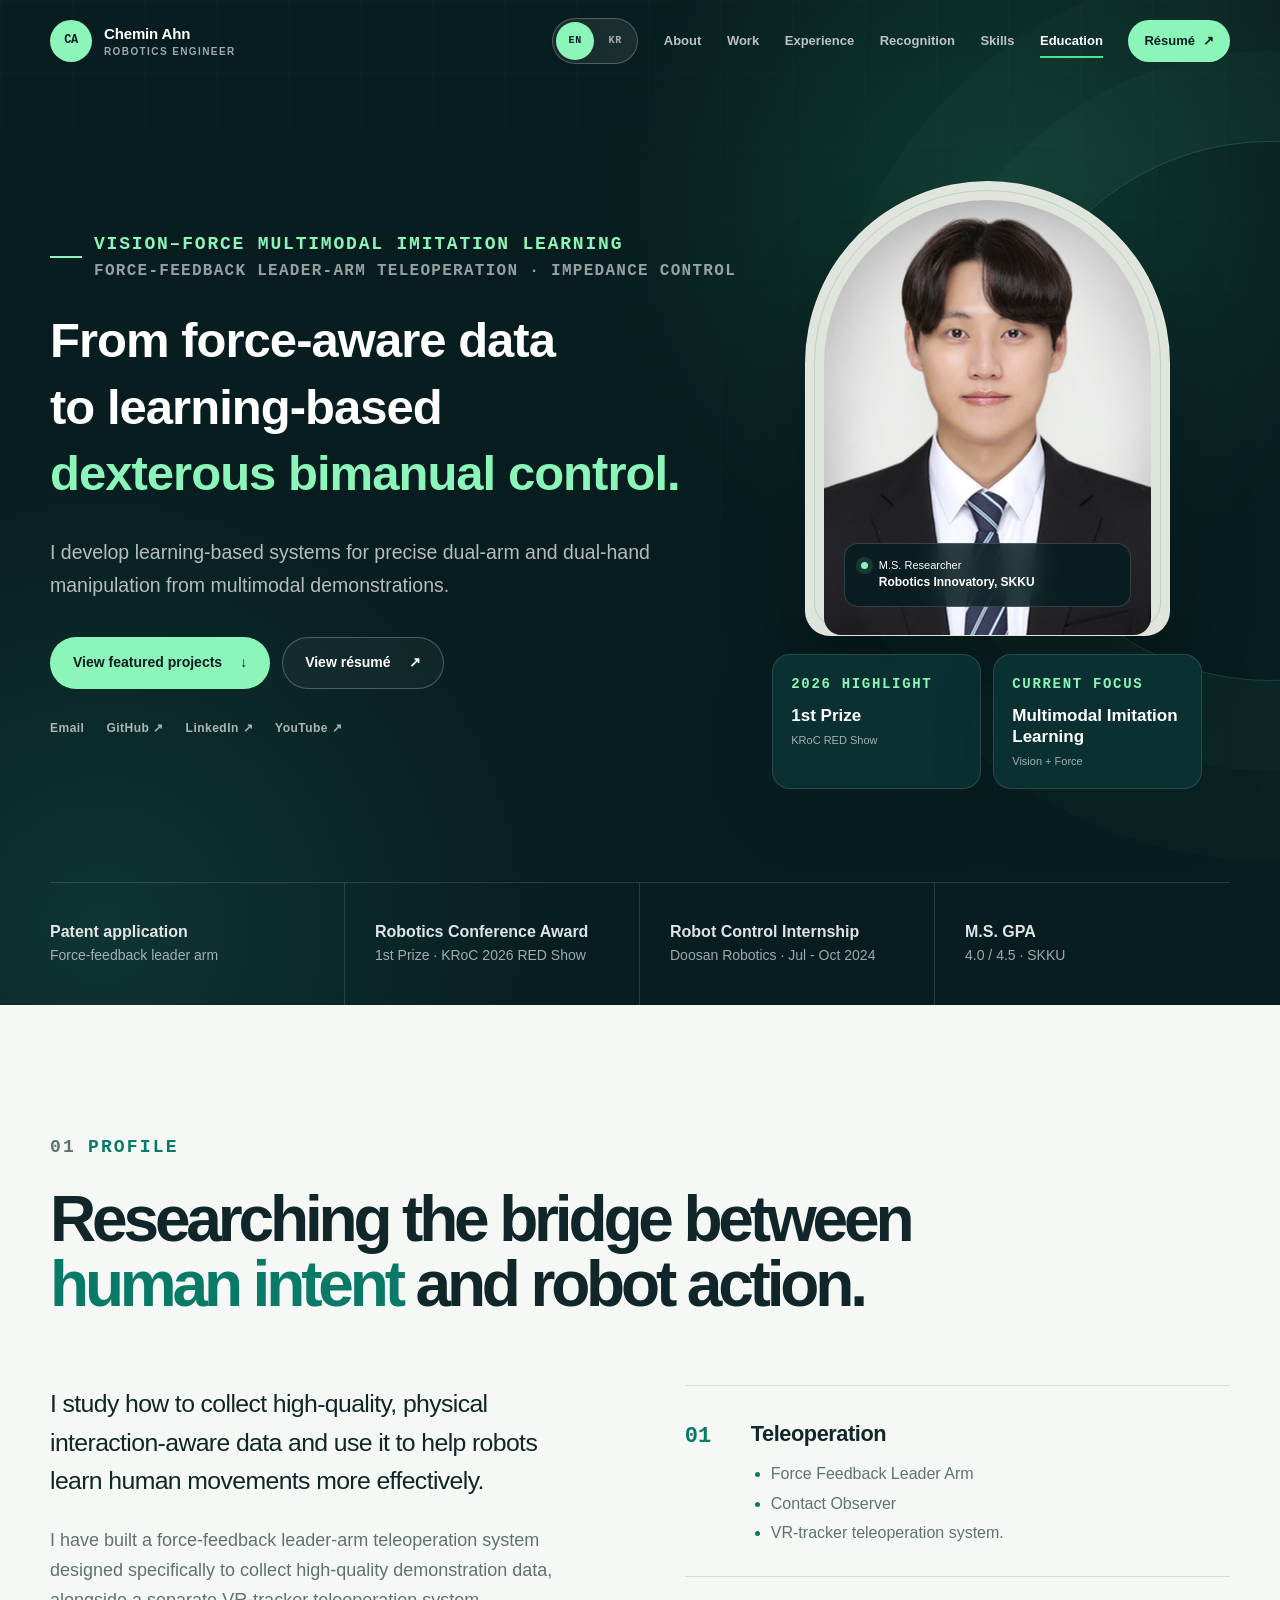
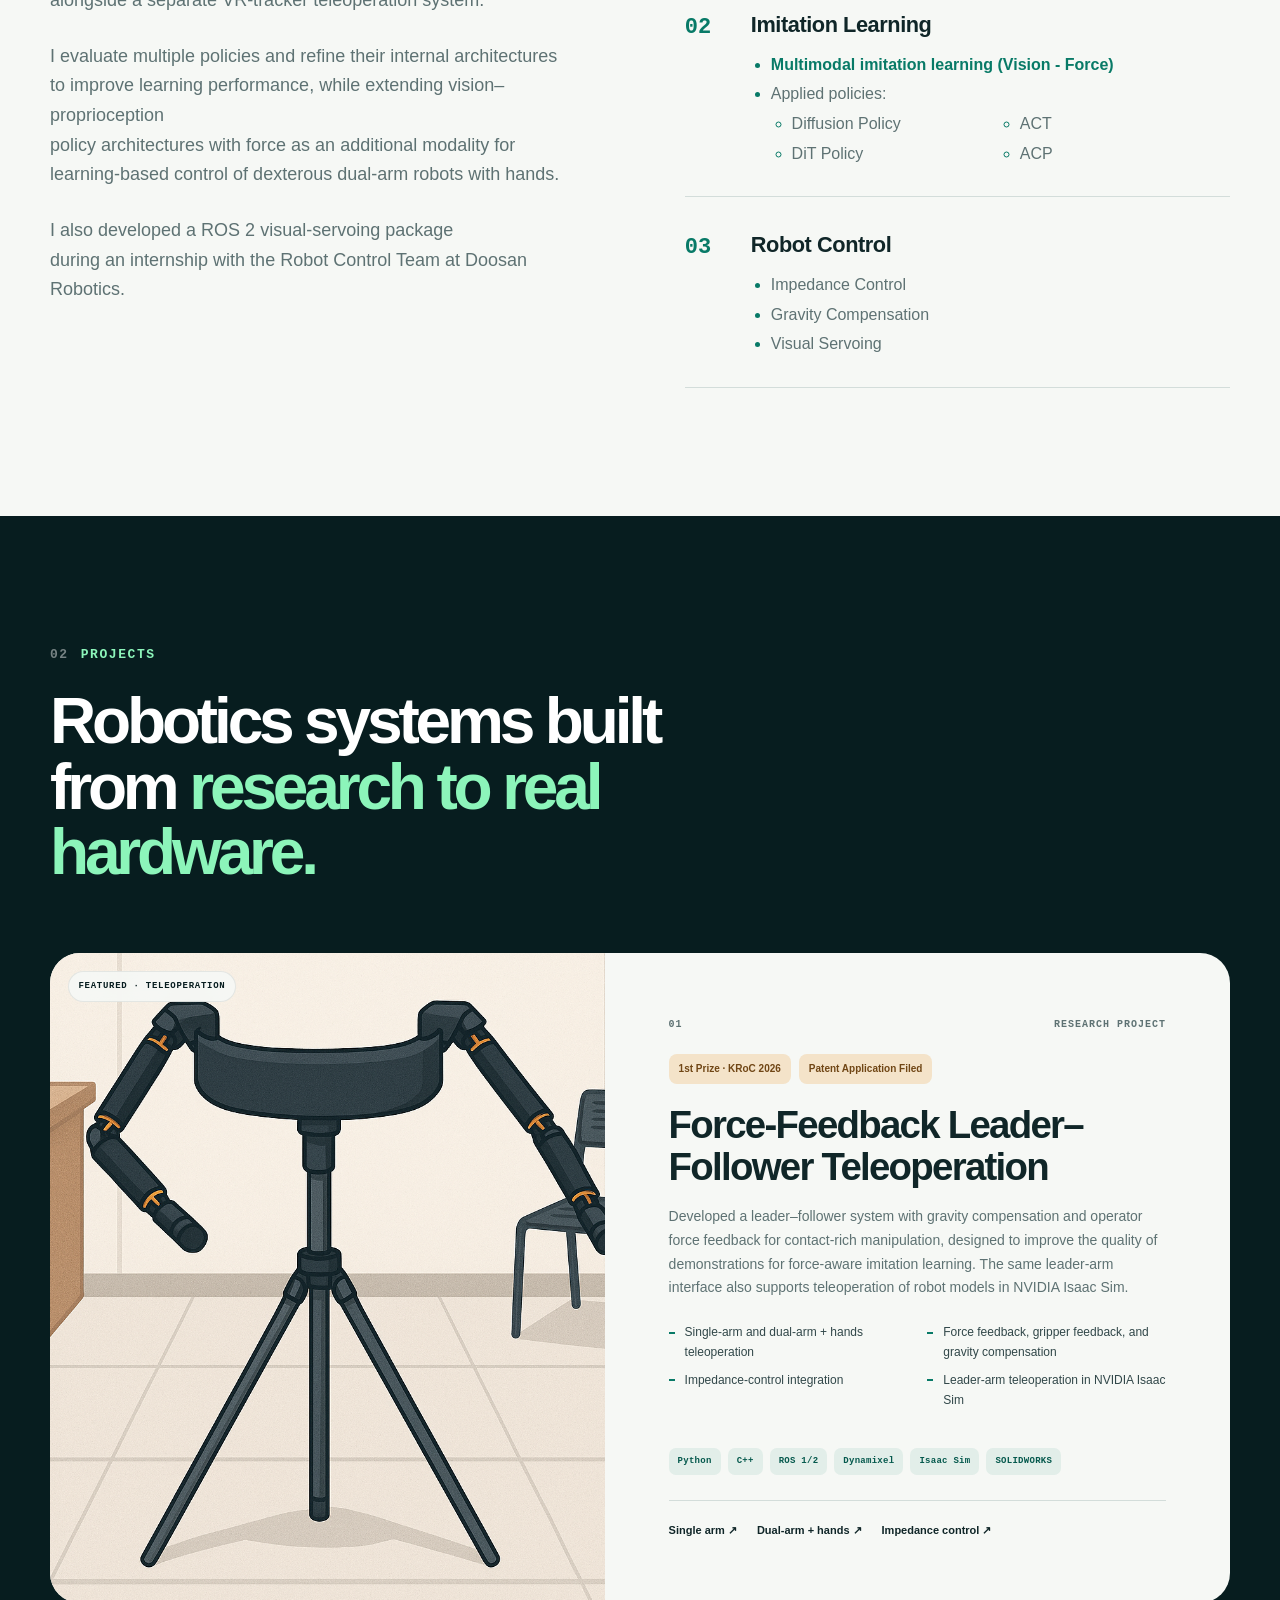
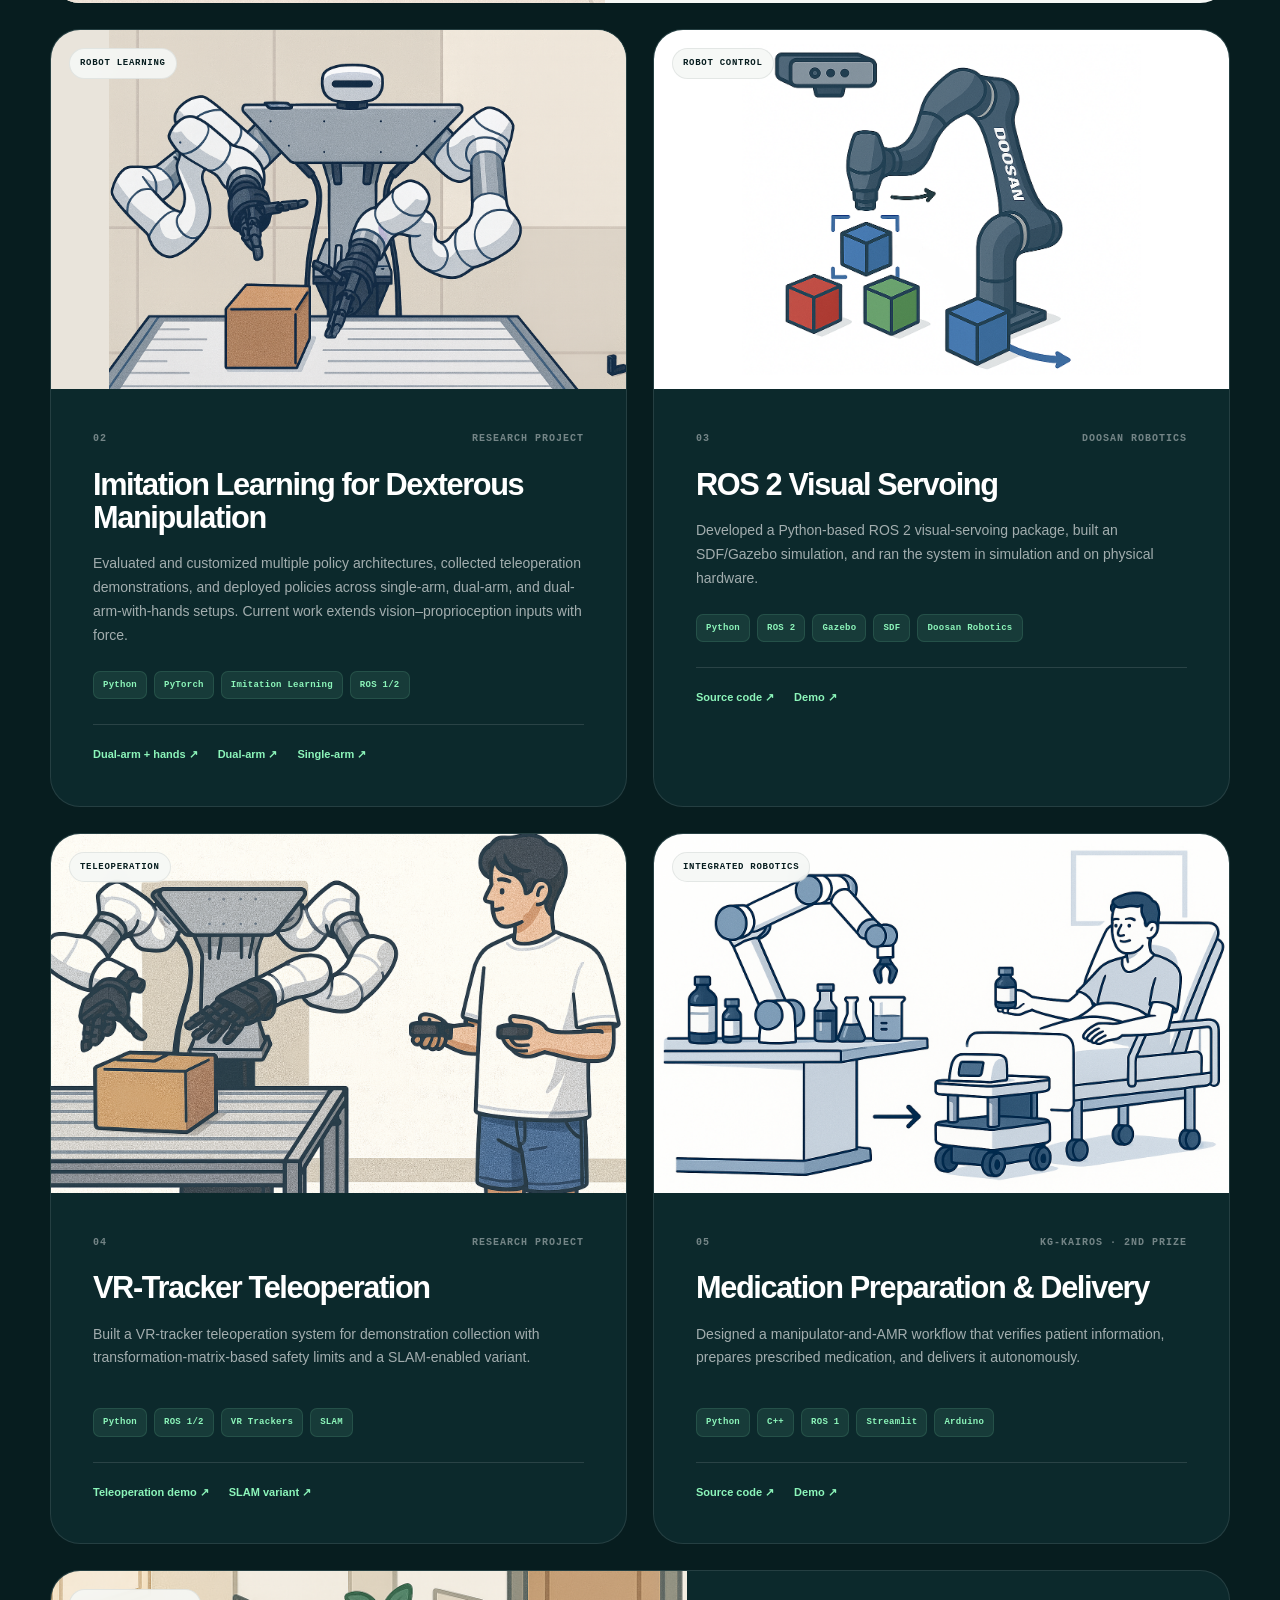
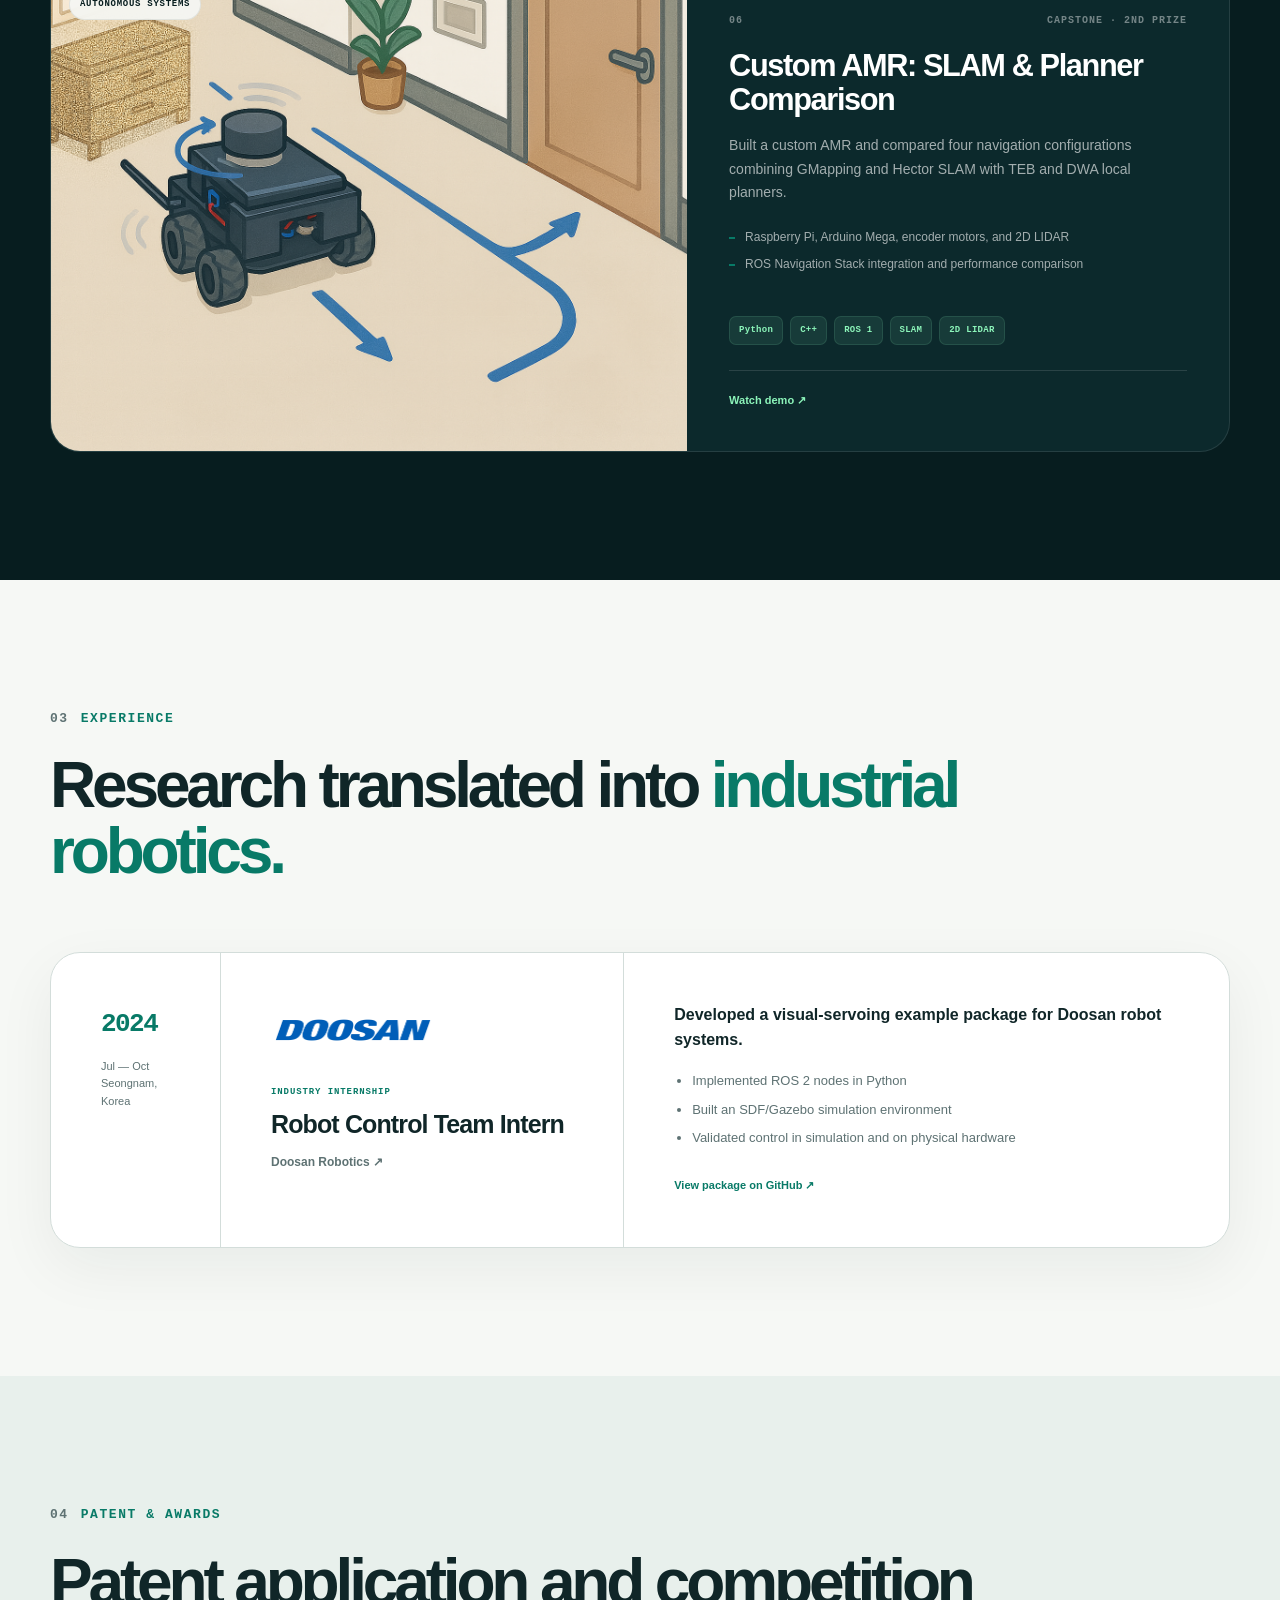
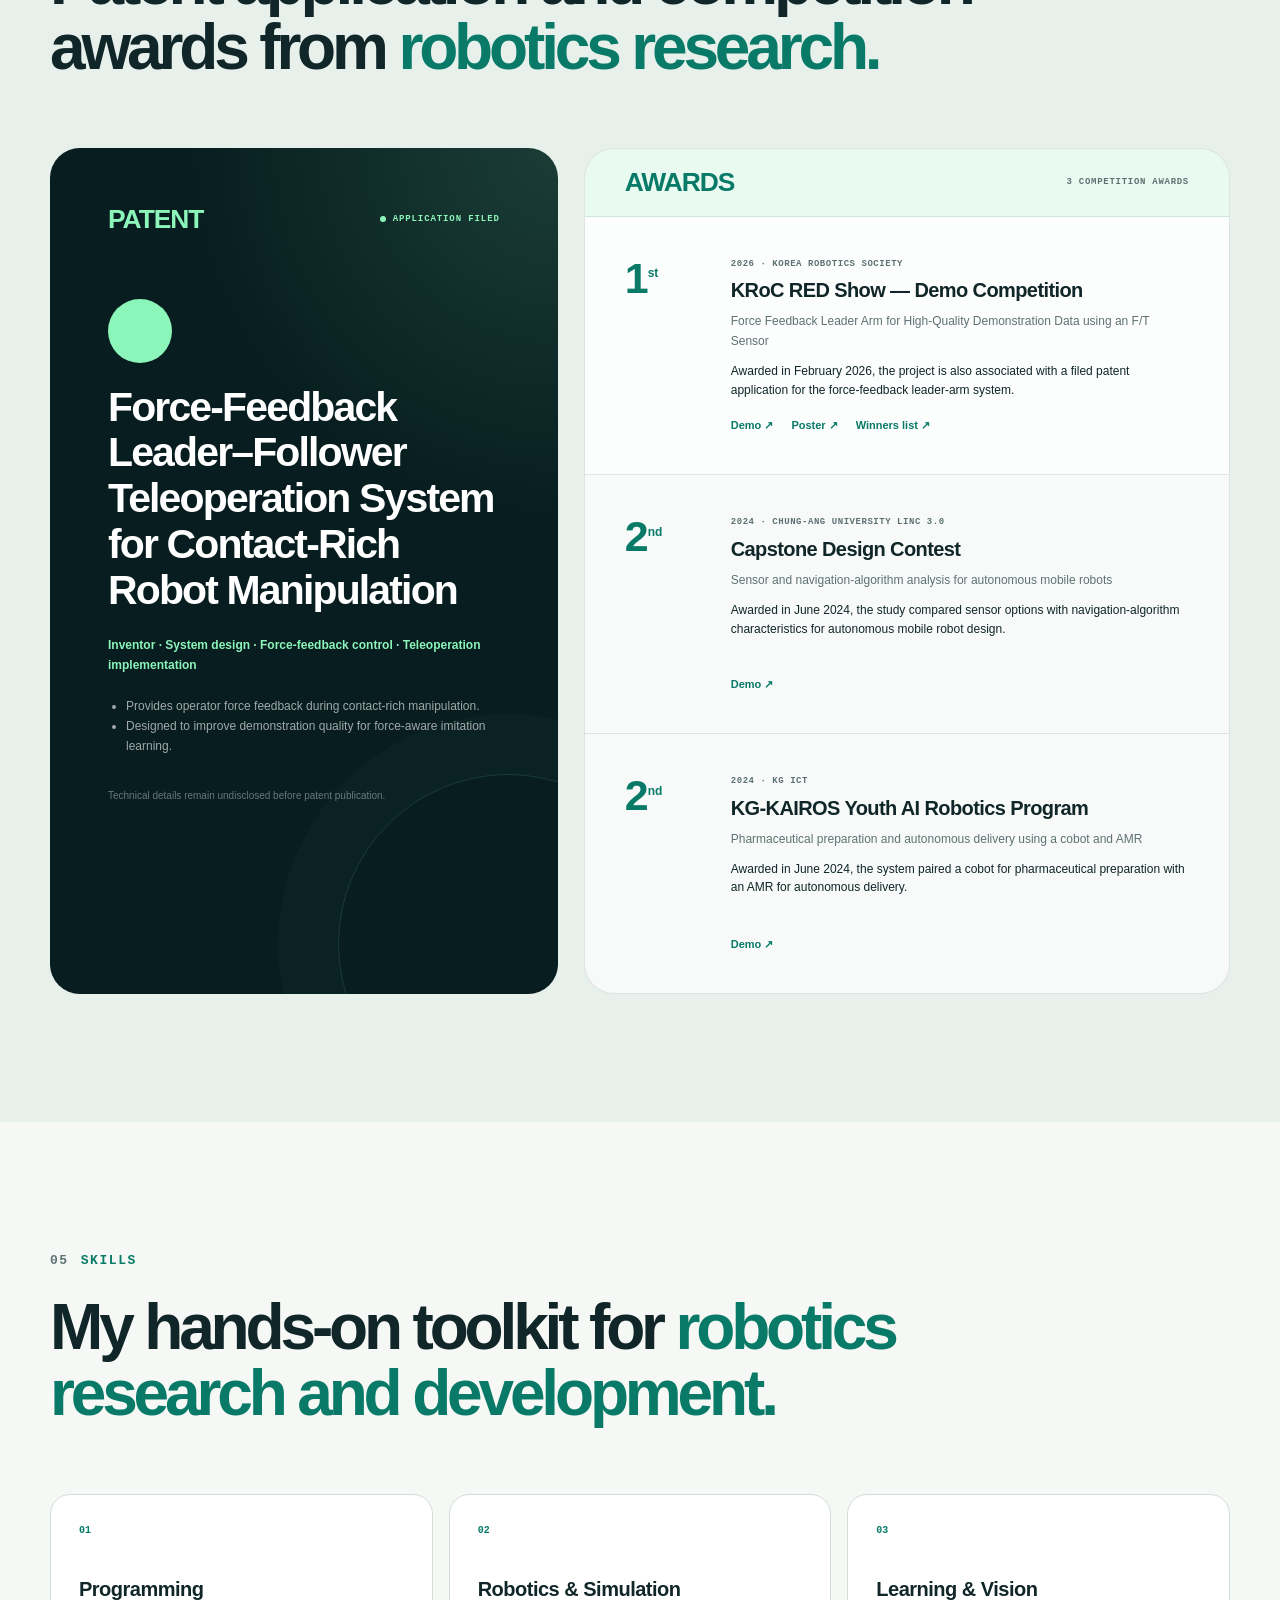
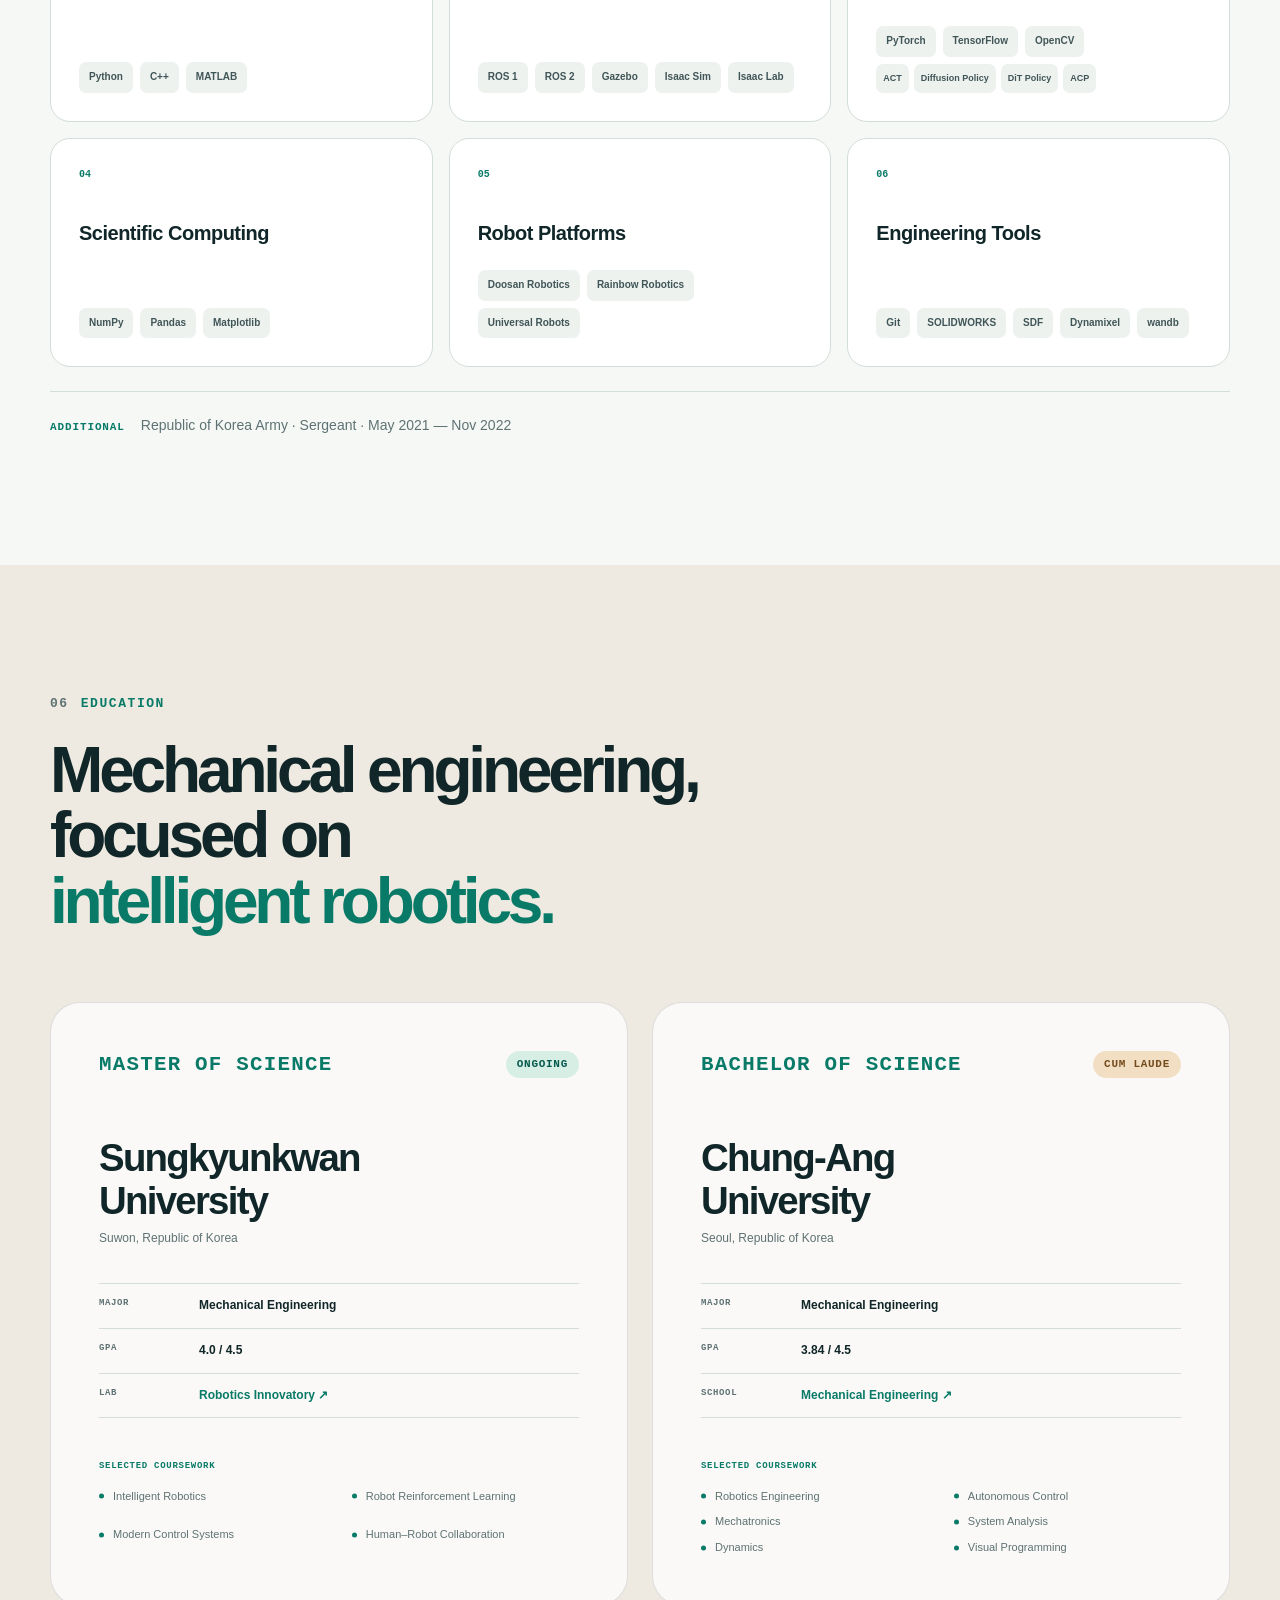
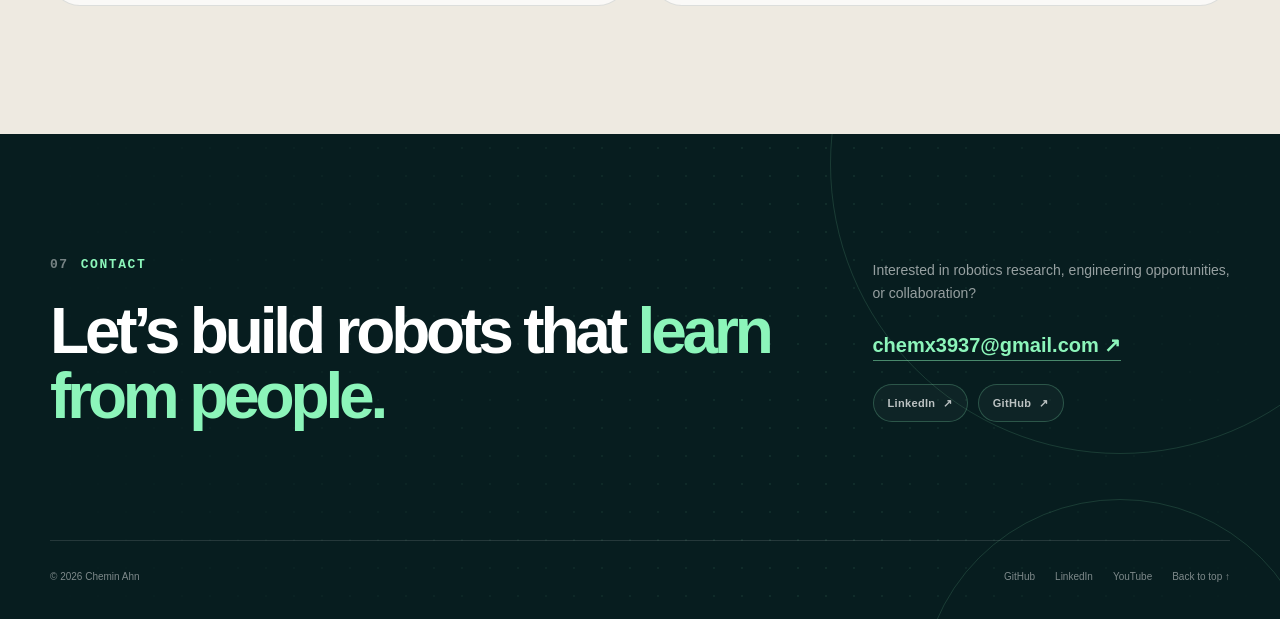
==== commit 52cfb9a4: "Arrange policy bullets in two columns" ====
--- a/index.html
+++ b/index.html
@@ -22,7 +22,7 @@
   <link rel="canonical" href="https://chemx3937.github.io/">
   <link rel="icon" href="assets/img/favicon/favicon.ico">
   <link rel="apple-touch-icon" sizes="180x180" href="assets/img/favicon/apple-icon-180x180.png">
-  <link rel="stylesheet" href="assets/css/style.css?v=20260823-7">
+  <link rel="stylesheet" href="assets/css/style.css?v=20260823-8">
   <title>Chemin Ahn — Robotics Engineer</title>
 
   <script type="application/ld+json">
--- a/assets/css/style.css
+++ b/assets/css/style.css
@@ -882,8 +882,16 @@
 }
 
 .focus-bullets ul {
+  display: grid;
+  grid-template-columns: repeat(2, minmax(0, 1fr));
+  column-gap: 18px;
+  row-gap: 4px;
   margin: 4px 0 0;
   padding-left: 1.3em;
+}
+
+.focus-bullets ul li + li {
+  margin-top: 0;
 }
 
 .focus-bullets strong {
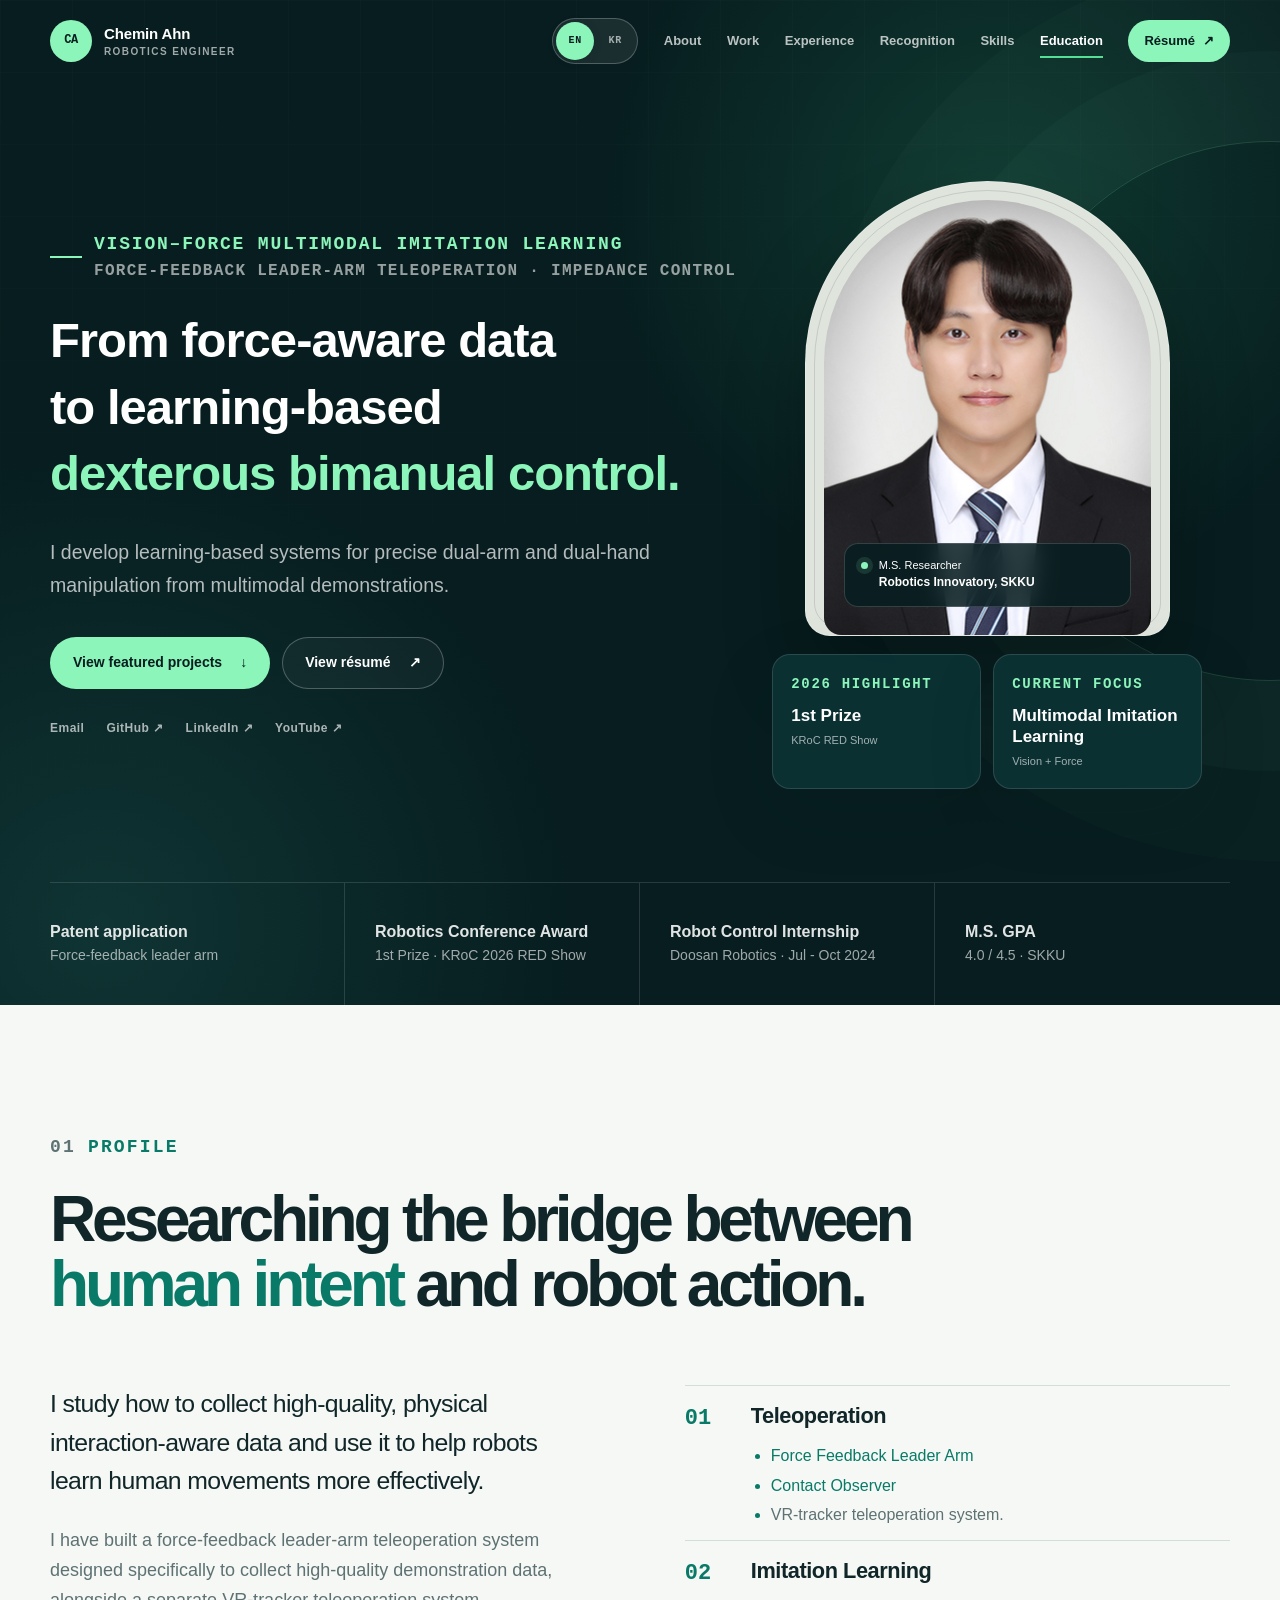
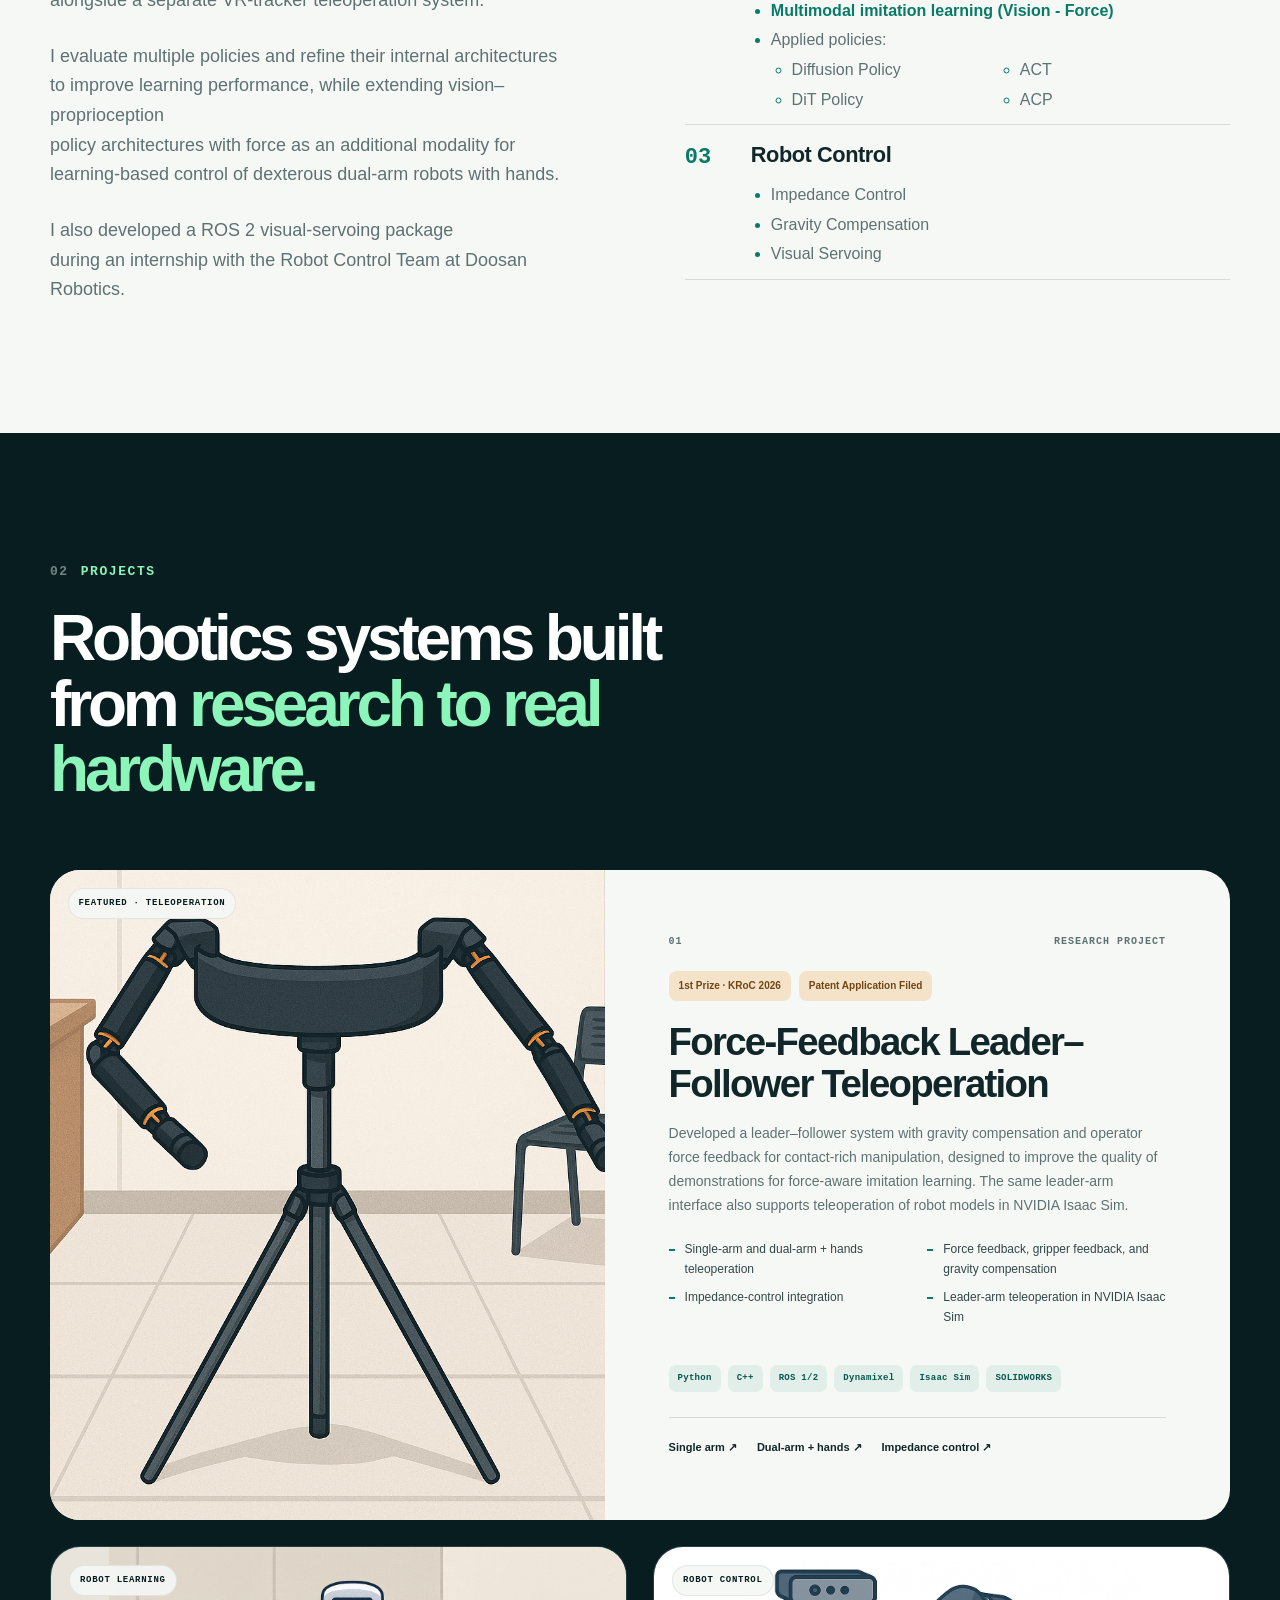
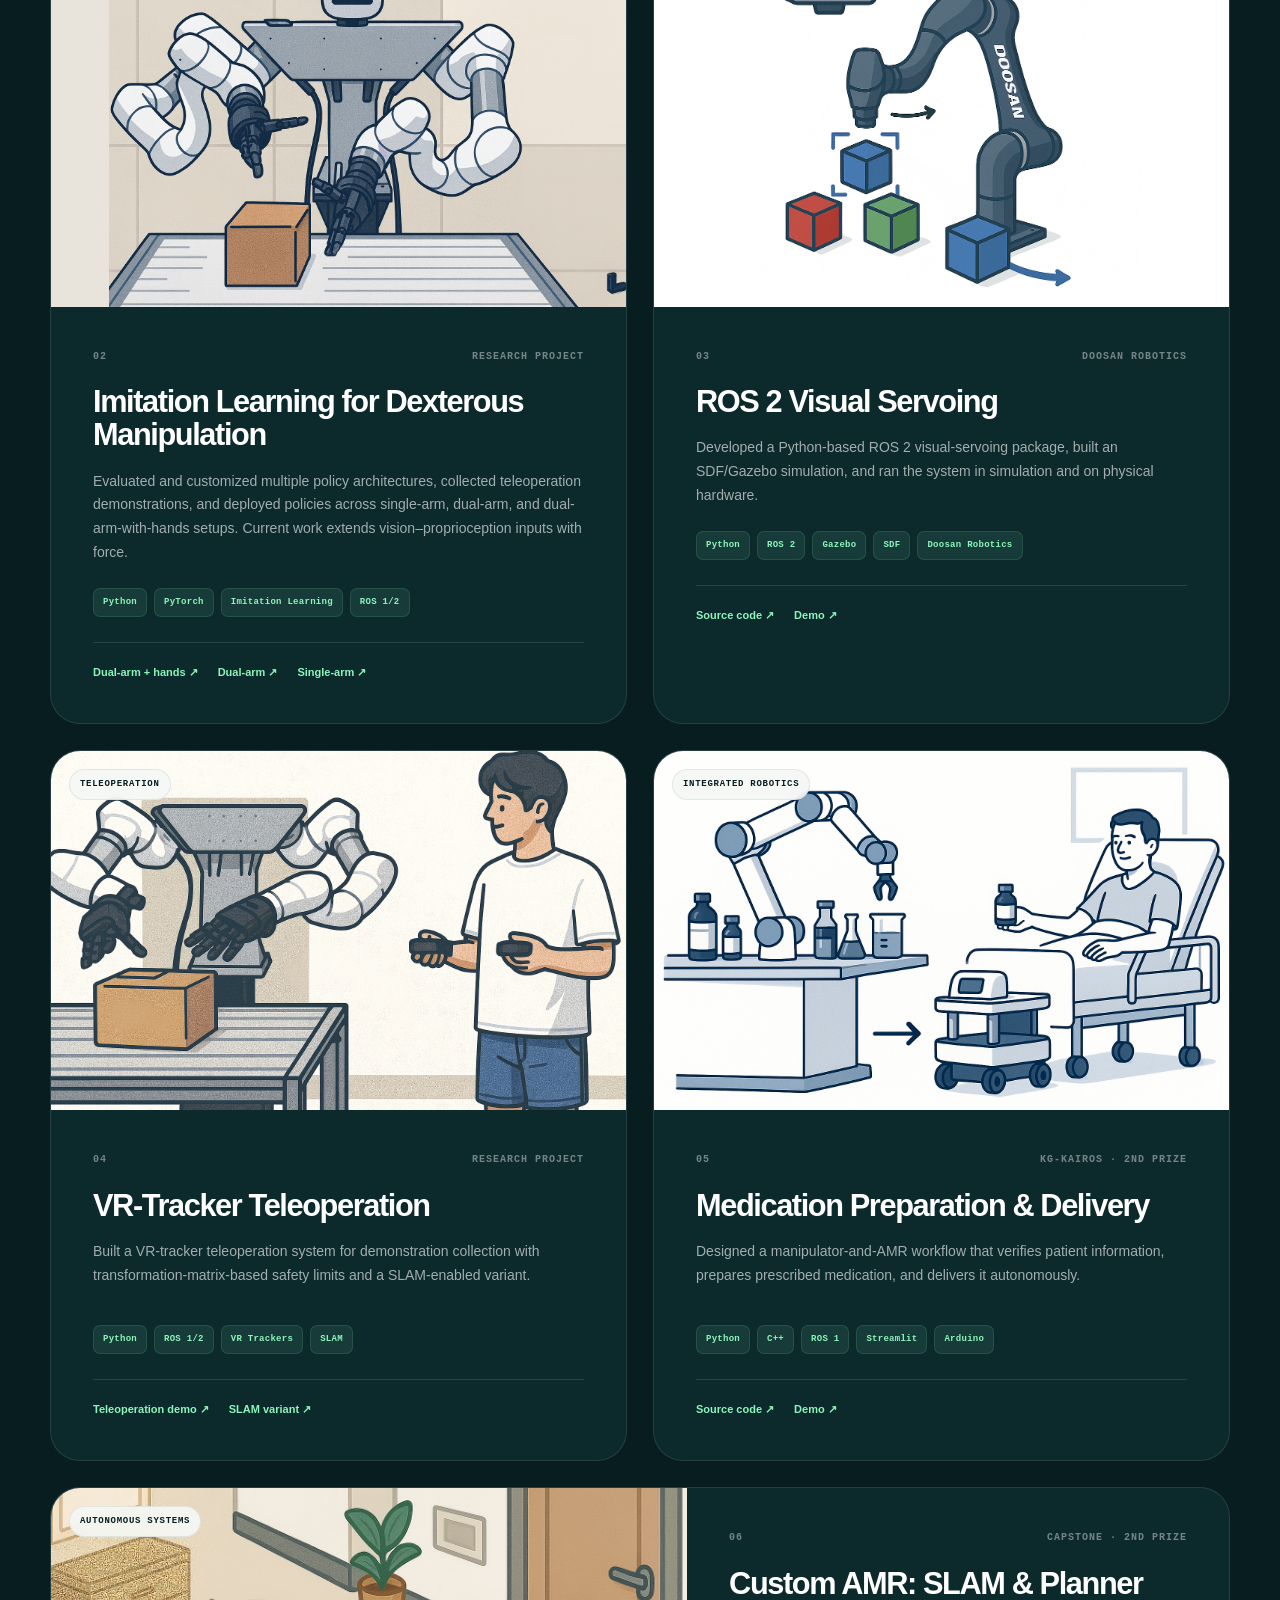
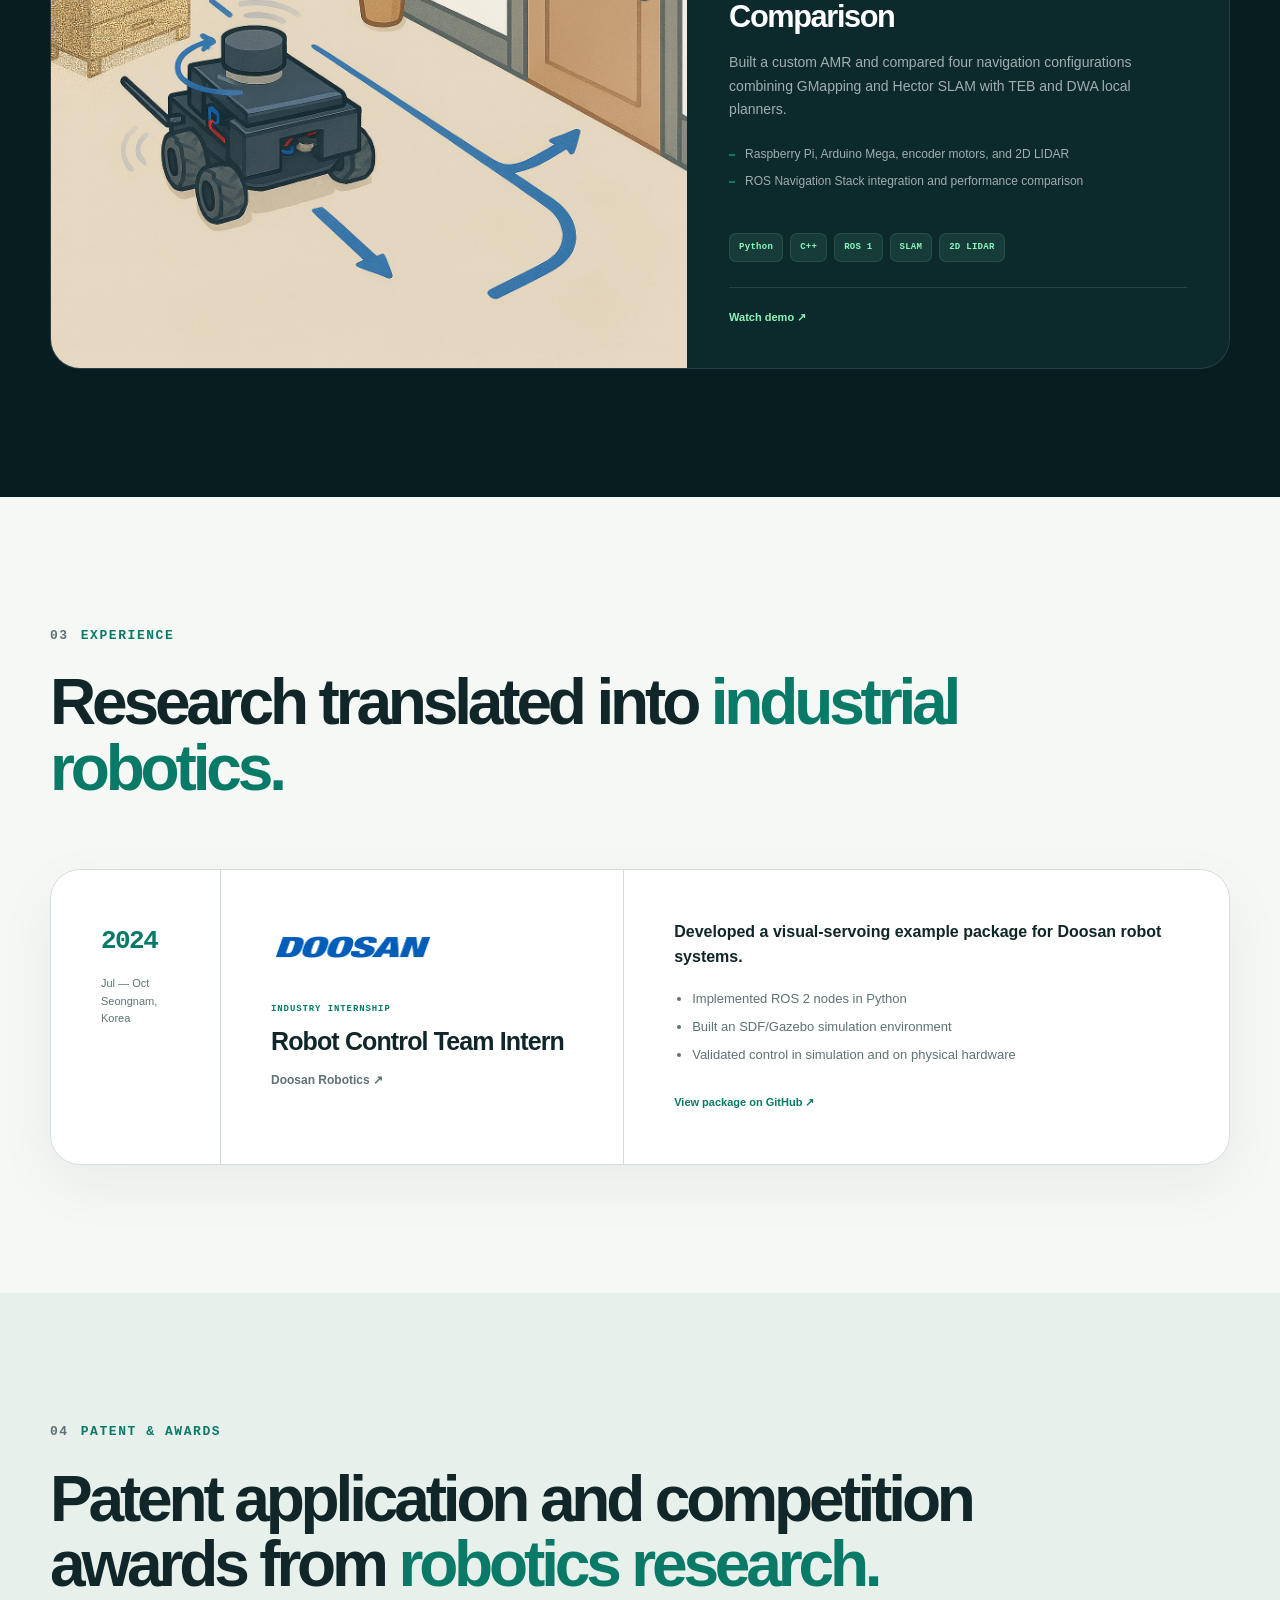
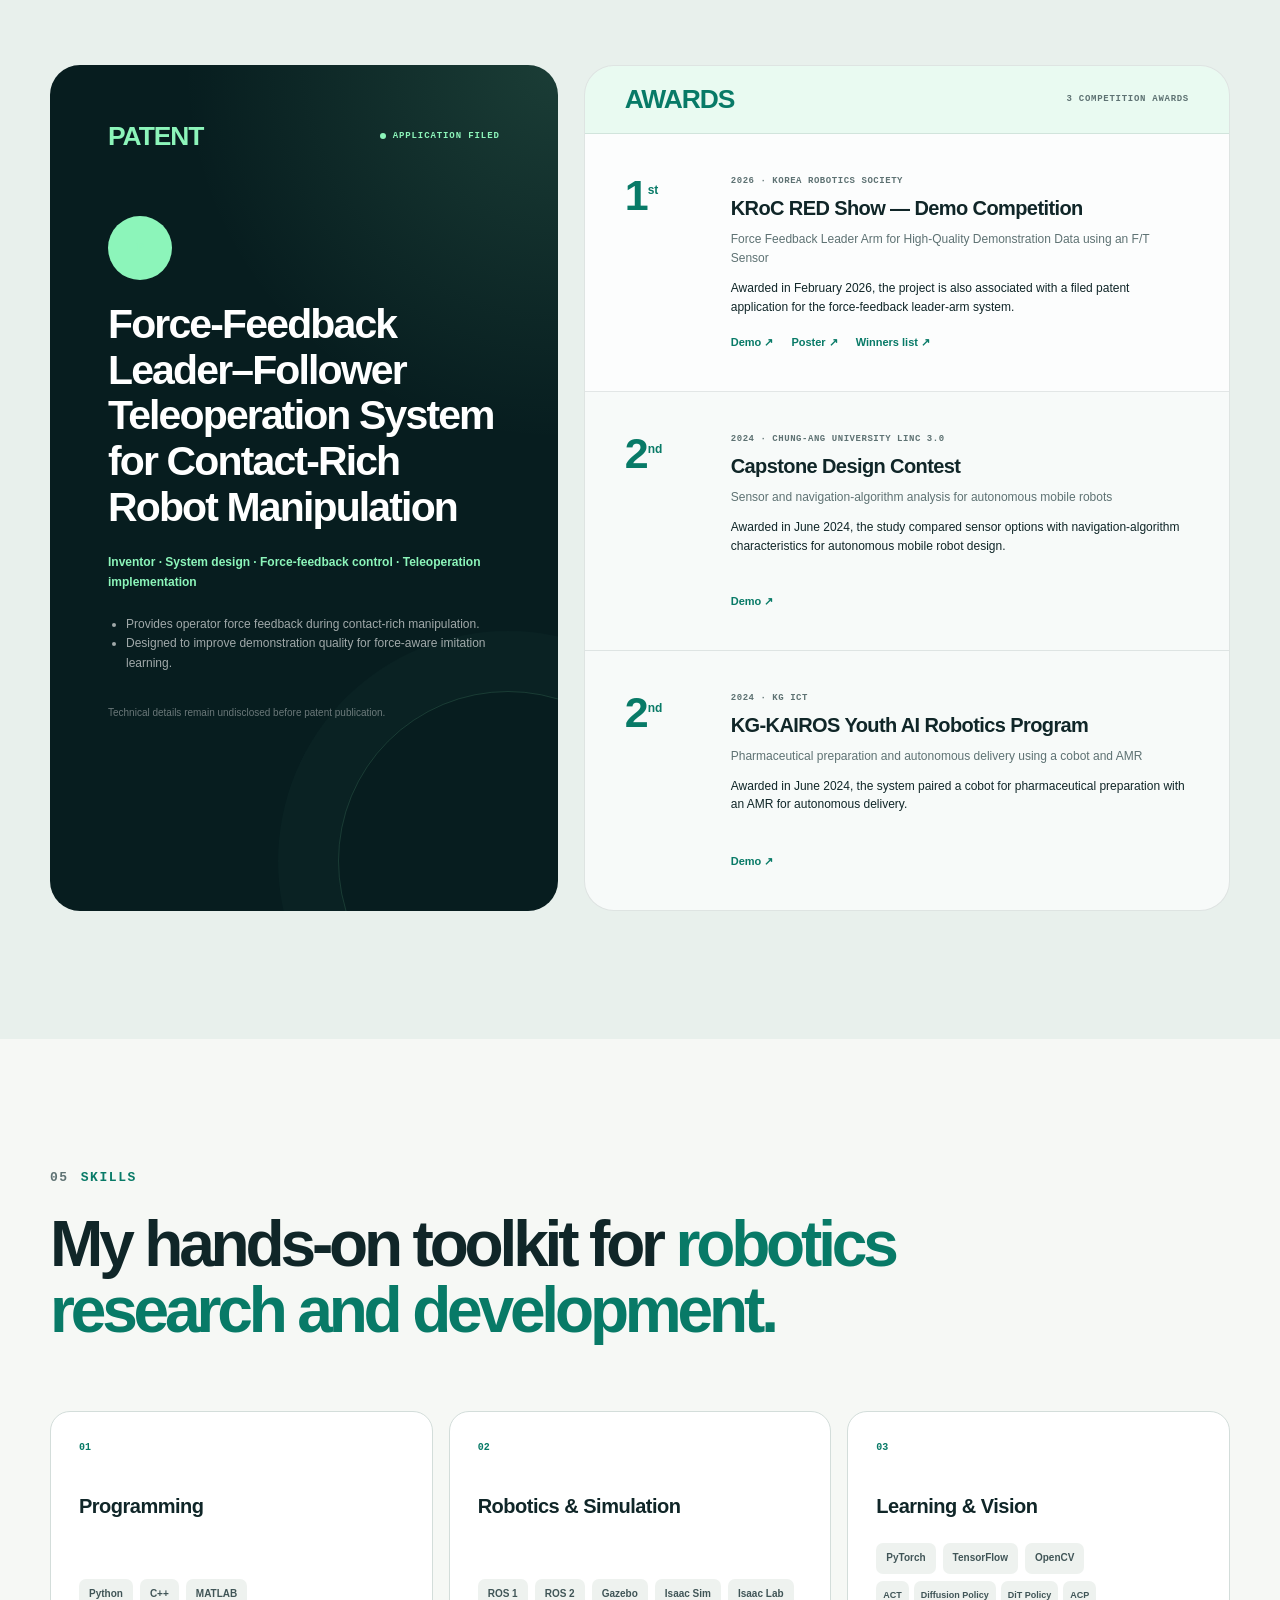
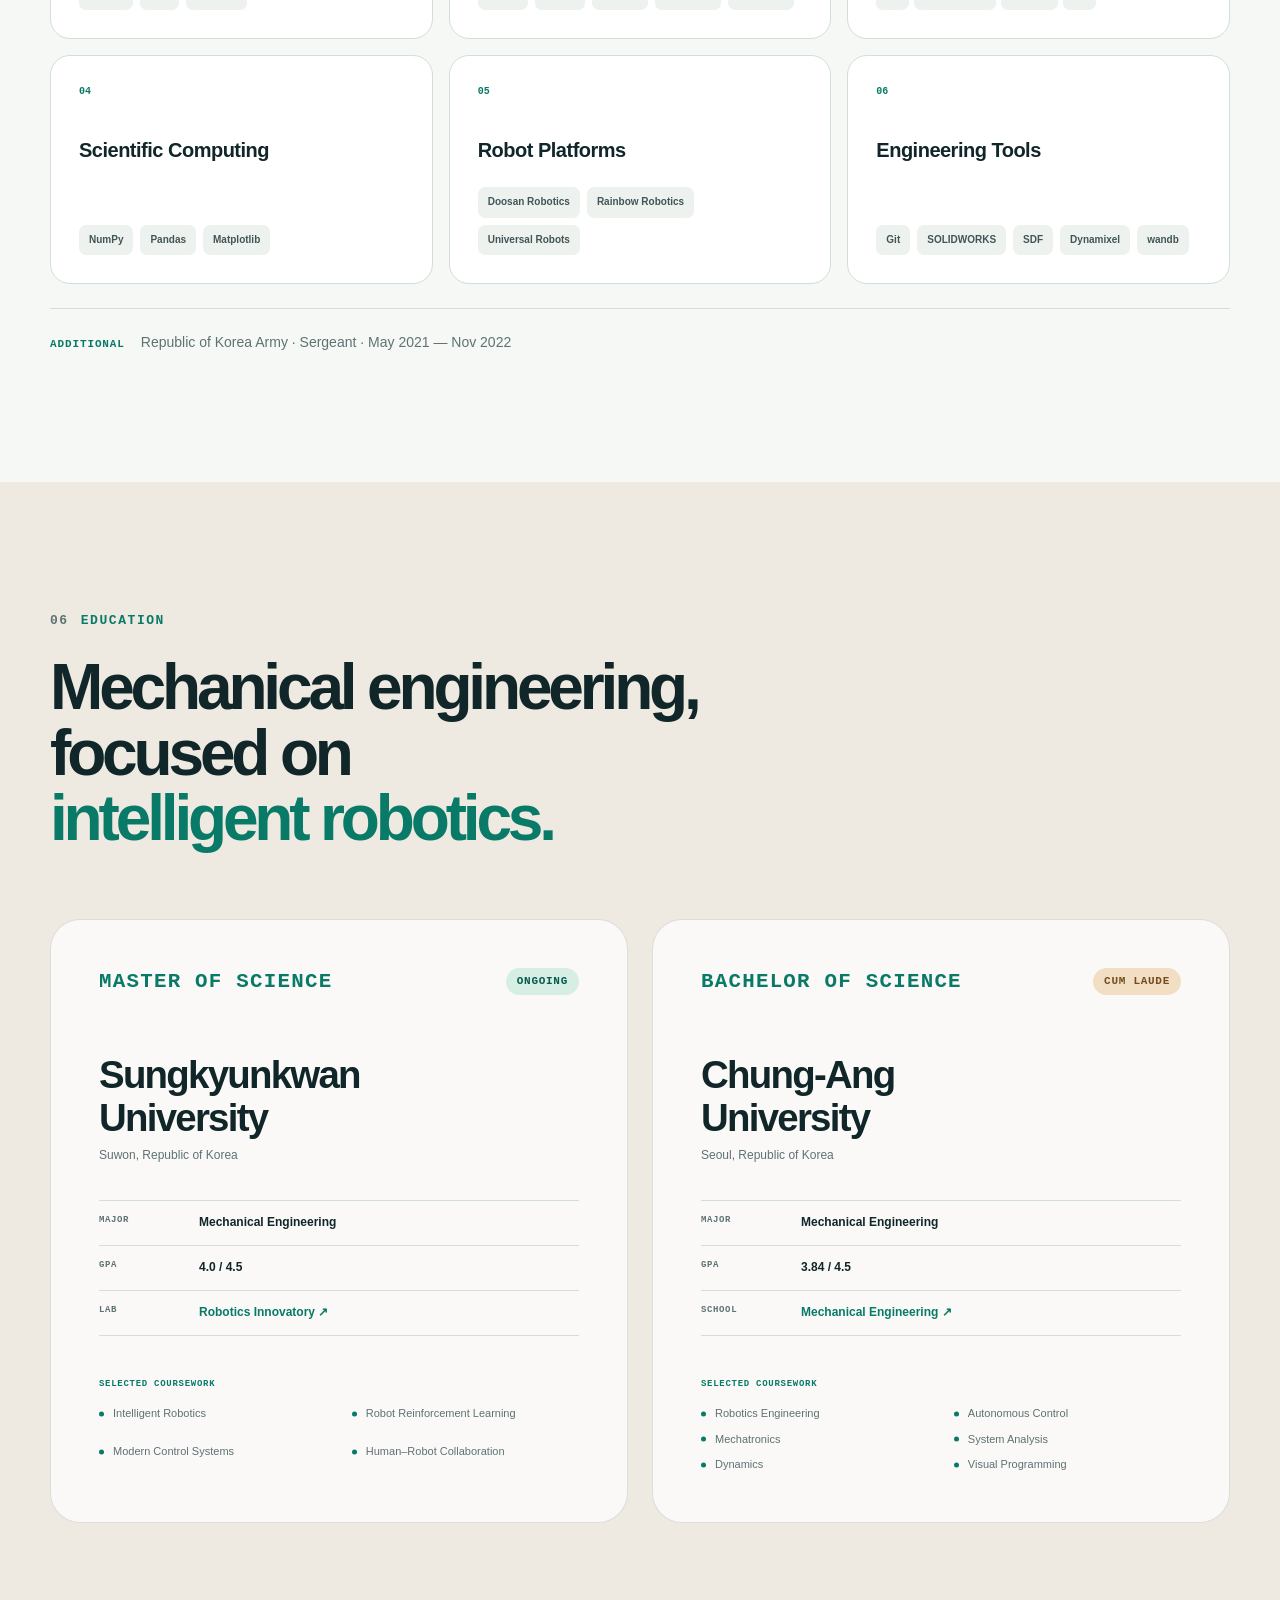
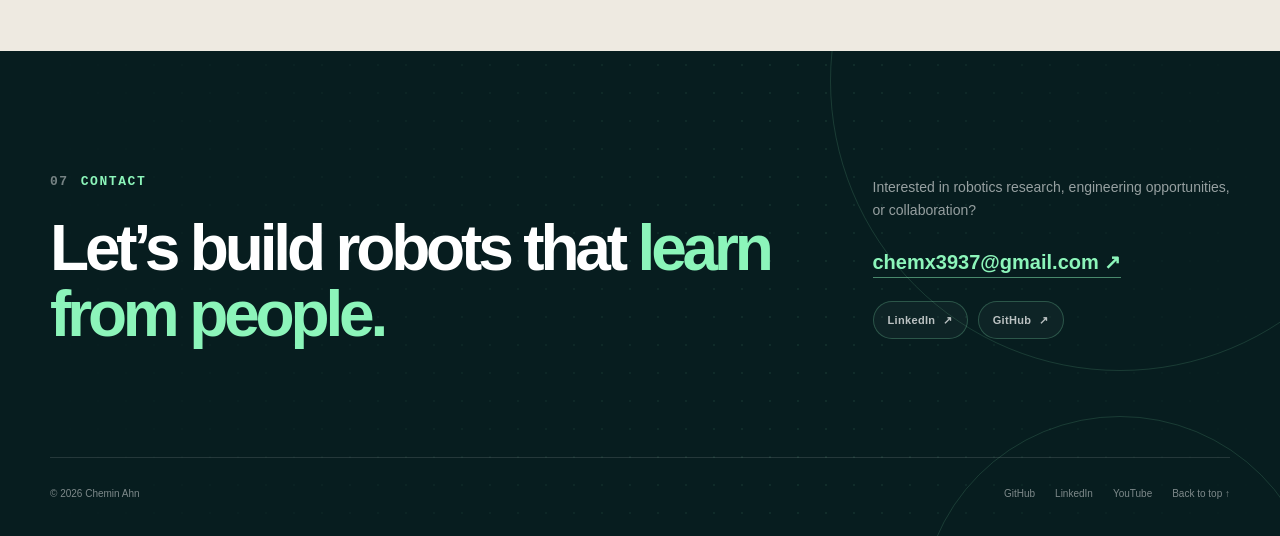
==== commit 028eb6c3: "Balance English About focus list height" ====
--- a/index.html
+++ b/index.html
@@ -22,7 +22,7 @@
   <link rel="canonical" href="https://chemx3937.github.io/">
   <link rel="icon" href="assets/img/favicon/favicon.ico">
   <link rel="apple-touch-icon" sizes="180x180" href="assets/img/favicon/apple-icon-180x180.png">
-  <link rel="stylesheet" href="assets/css/style.css?v=20260823-8">
+  <link rel="stylesheet" href="assets/css/style.css?v=20260823-9">
   <title>Chemin Ahn — Robotics Engineer</title>
 
   <script type="application/ld+json">
@@ -189,8 +189,8 @@
               <div>
                 <h3>Teleoperation</h3>
                 <ul class="focus-bullets" data-i18n-html="about.focusTeleoperation">
-                  <li>Force Feedback Leader Arm</li>
-                  <li>Contact Observer</li>
+                  <li class="focus-bullet-accent">Force Feedback Leader Arm</li>
+                  <li class="focus-bullet-accent">Contact Observer</li>
                   <li>VR-tracker teleoperation system.</li>
                 </ul>
               </div>
--- a/assets/css/style.css
+++ b/assets/css/style.css
@@ -839,6 +839,12 @@
   border-bottom: 1px solid var(--line);
 }
 
+@media (min-width: 921px) {
+  html[data-language="en"] #about .focus-item {
+    padding: 12px 0;
+  }
+}
+
 .focus-number {
   padding-top: 3px;
   color: var(--teal);
@@ -897,6 +903,10 @@
 .focus-bullets strong {
   color: var(--teal);
   font-weight: 750;
+}
+
+html[data-language="en"] #about .focus-bullet-accent {
+  color: var(--teal);
 }
 
 /* Projects */
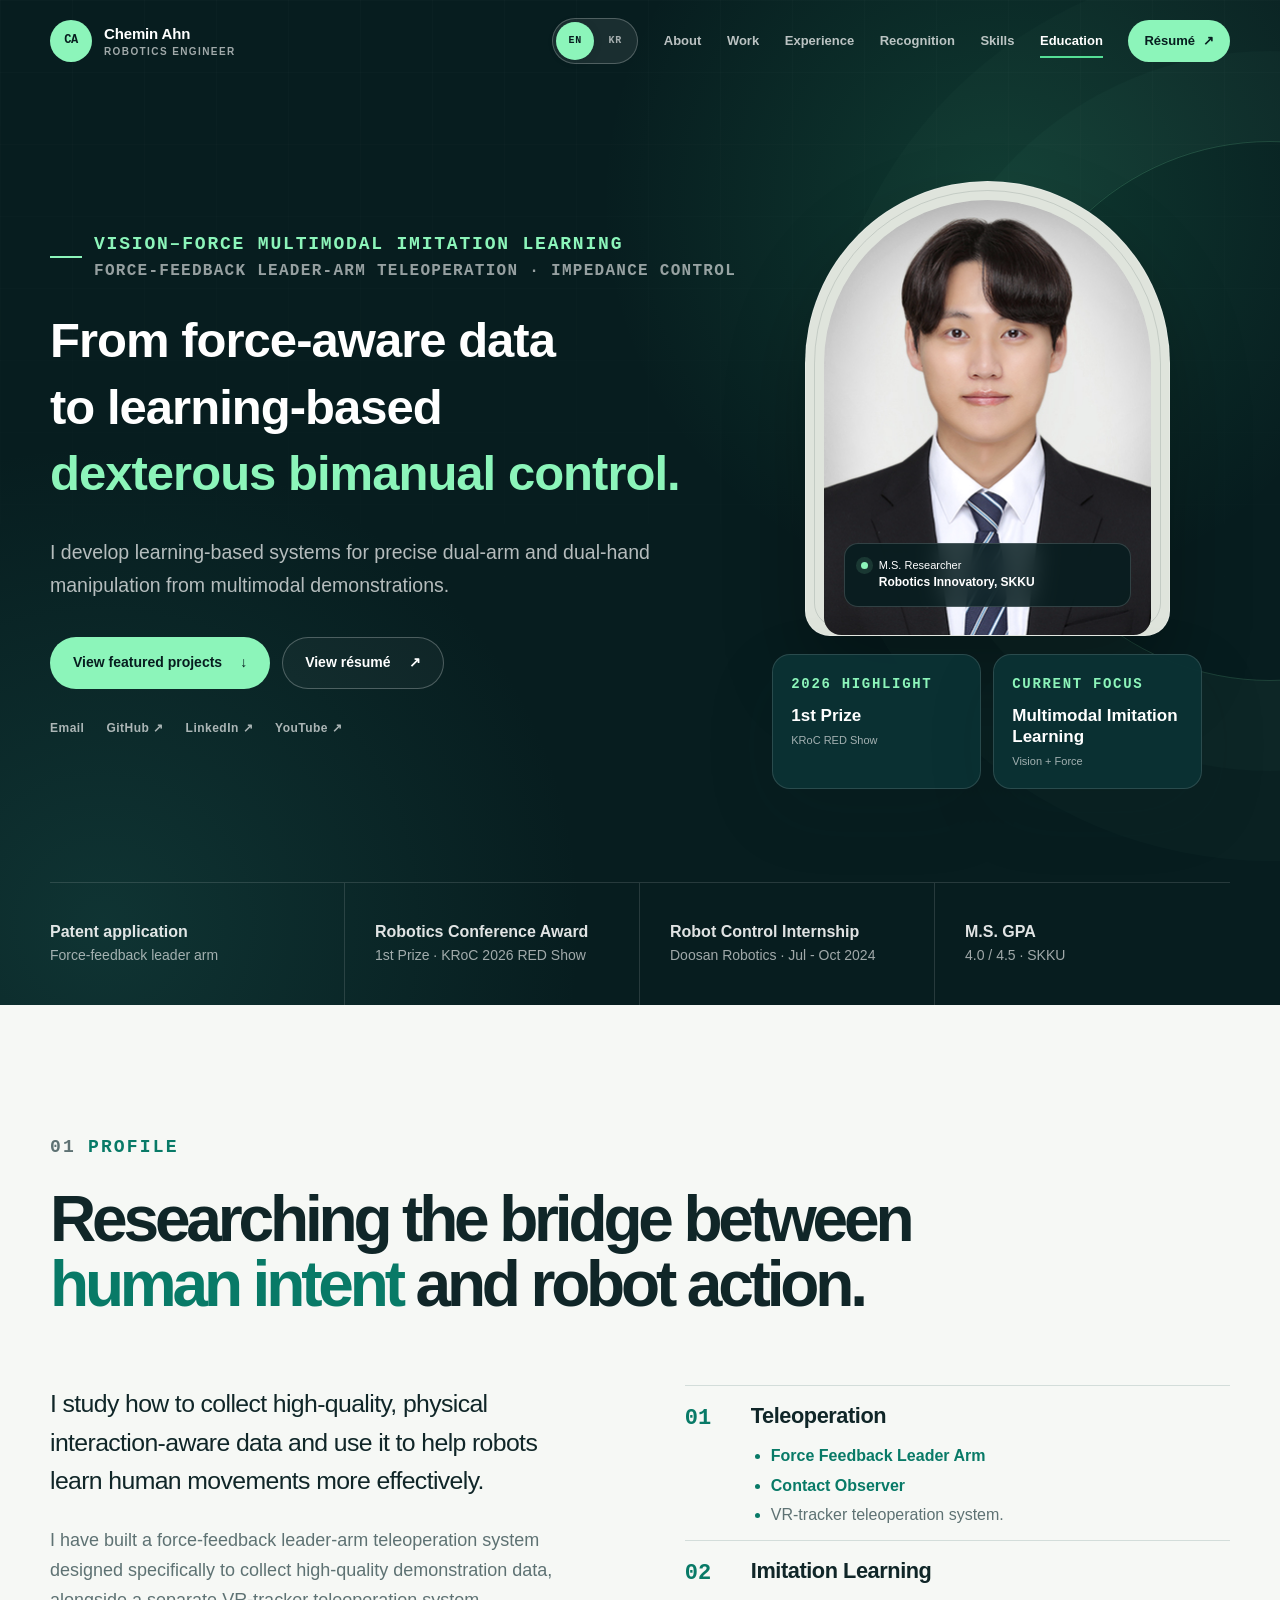
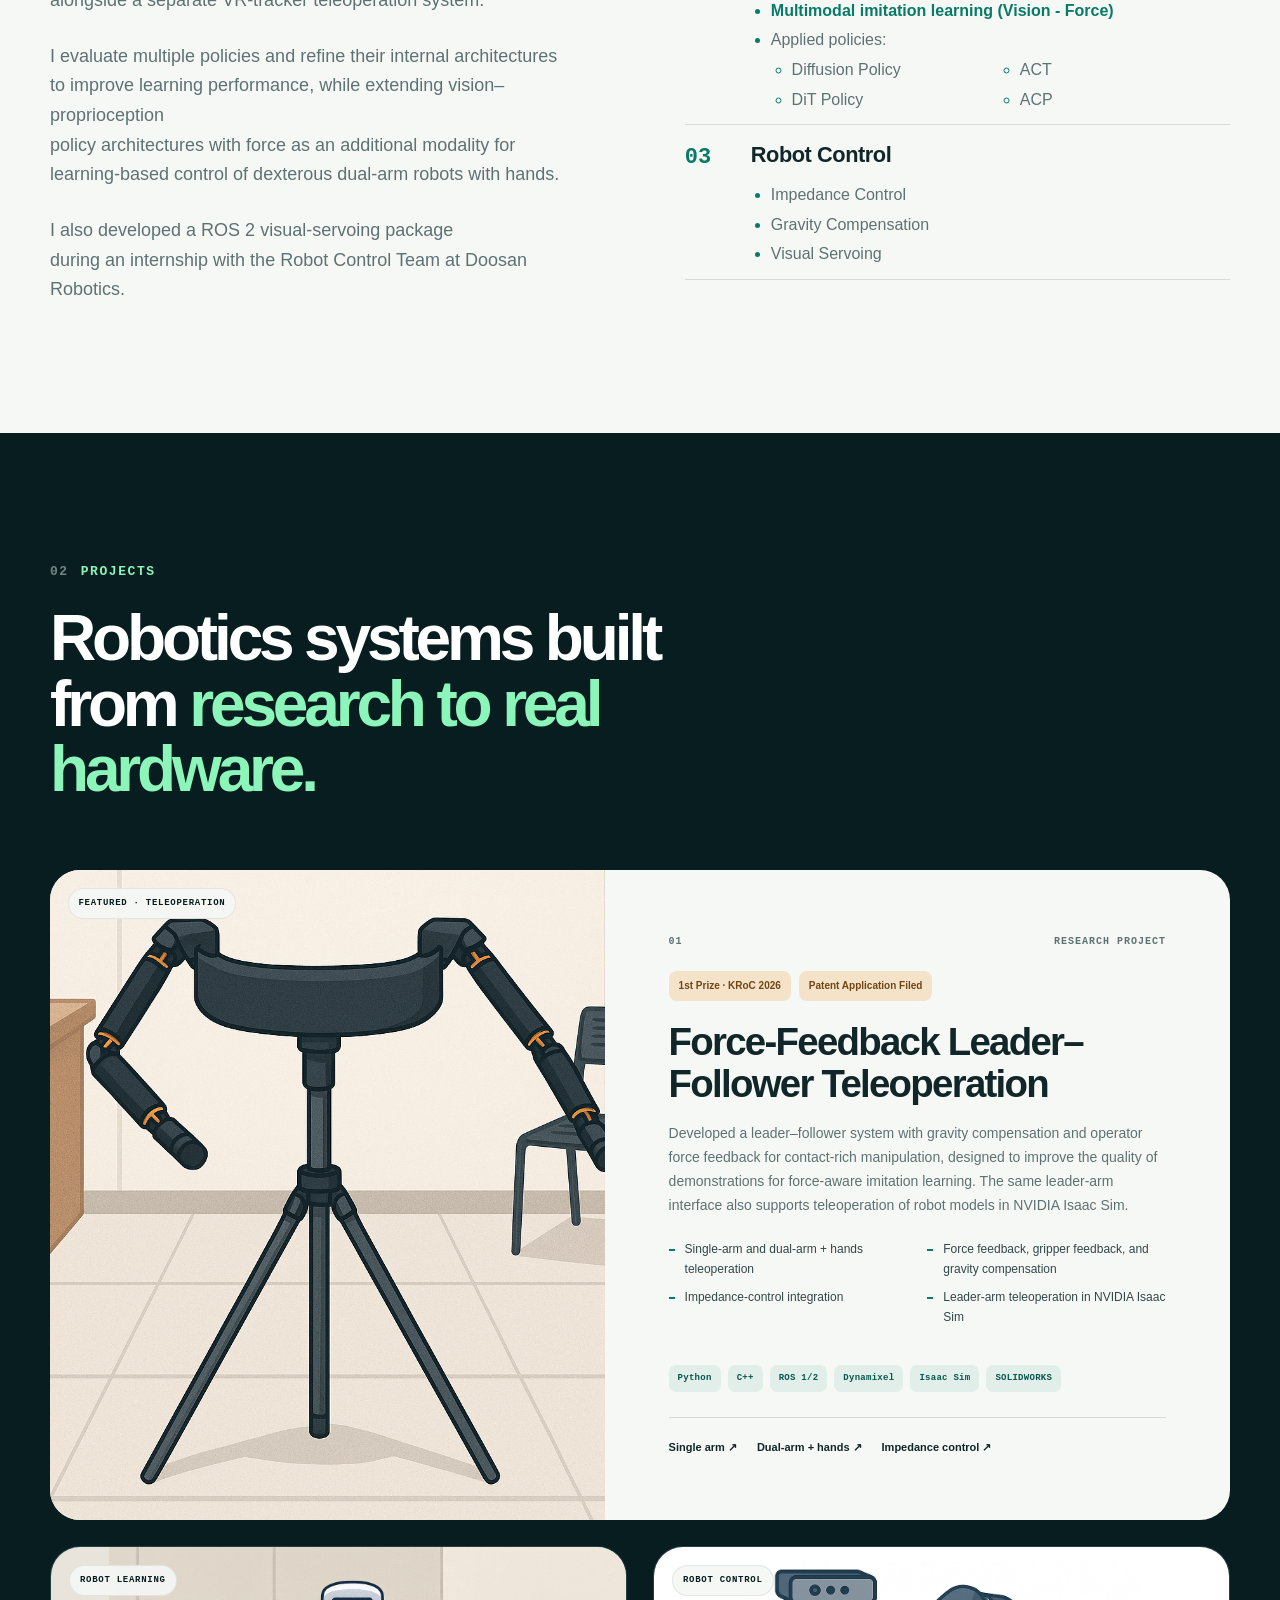
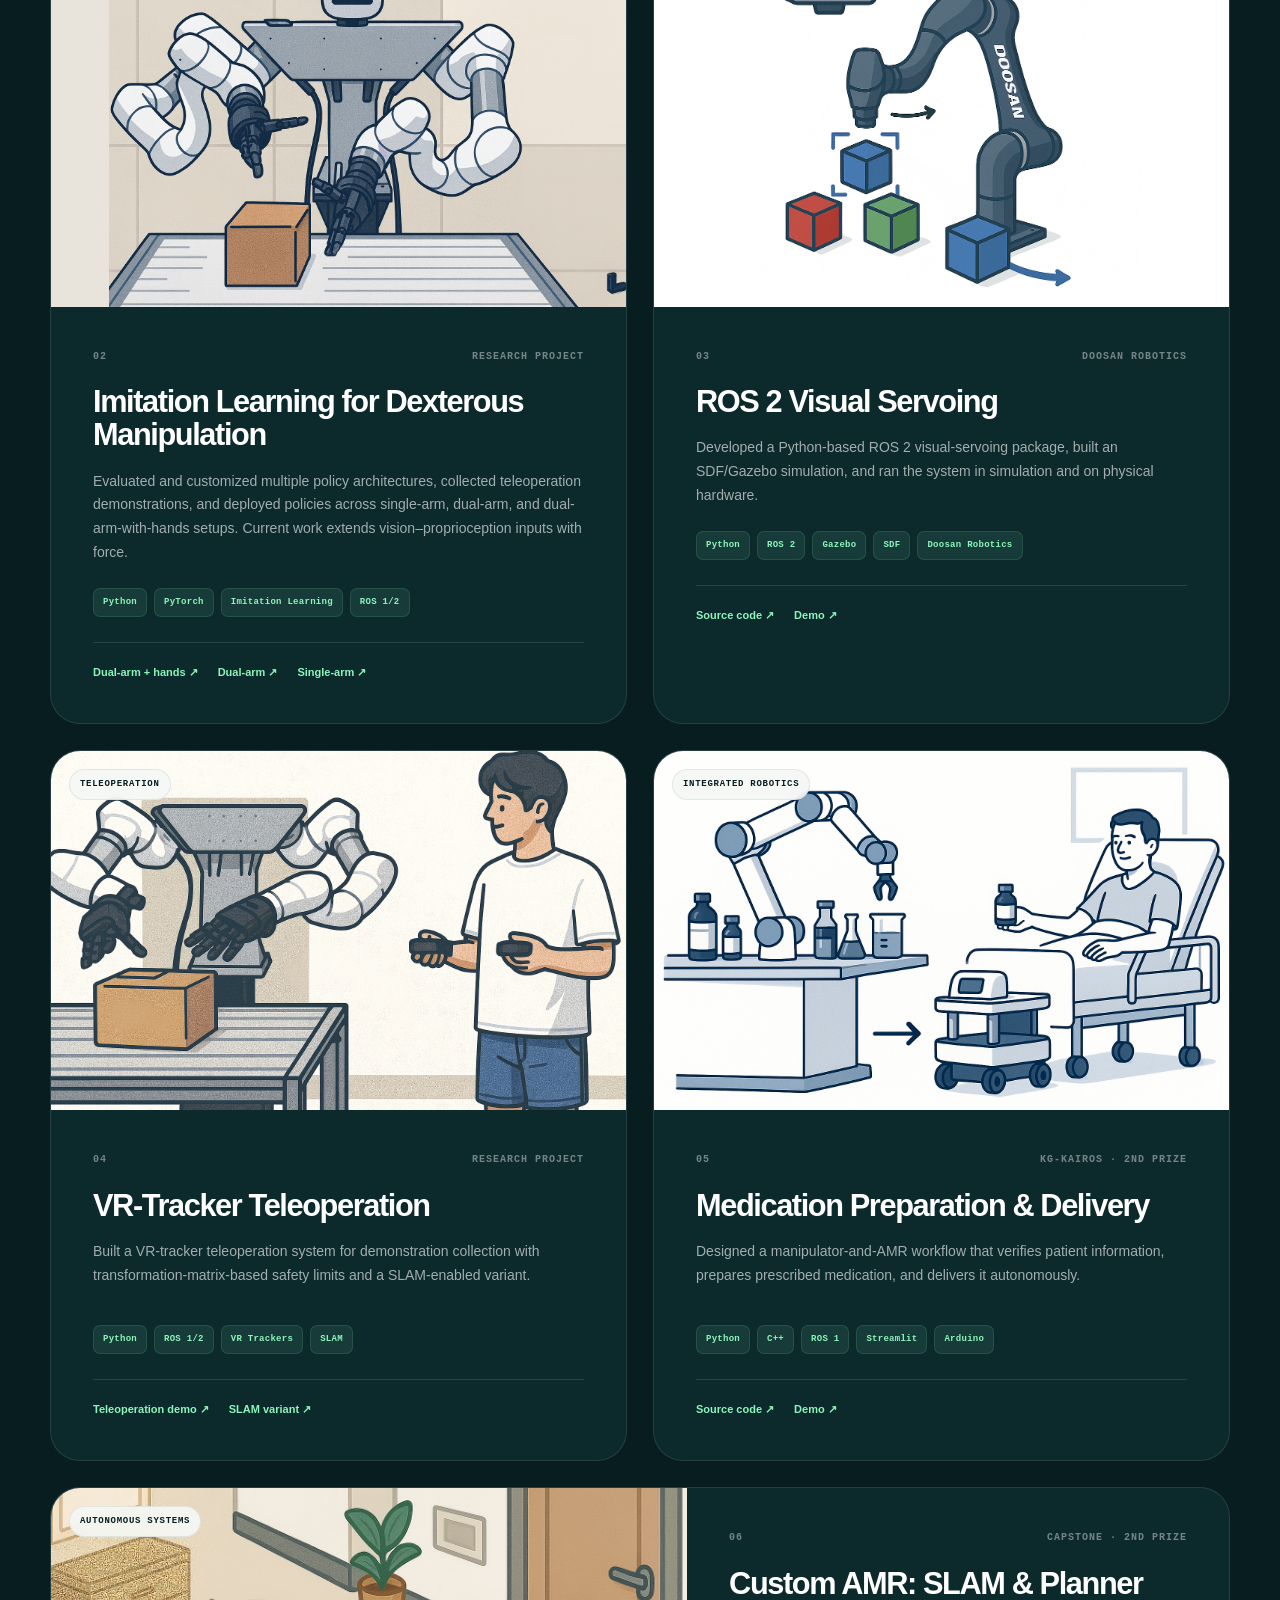
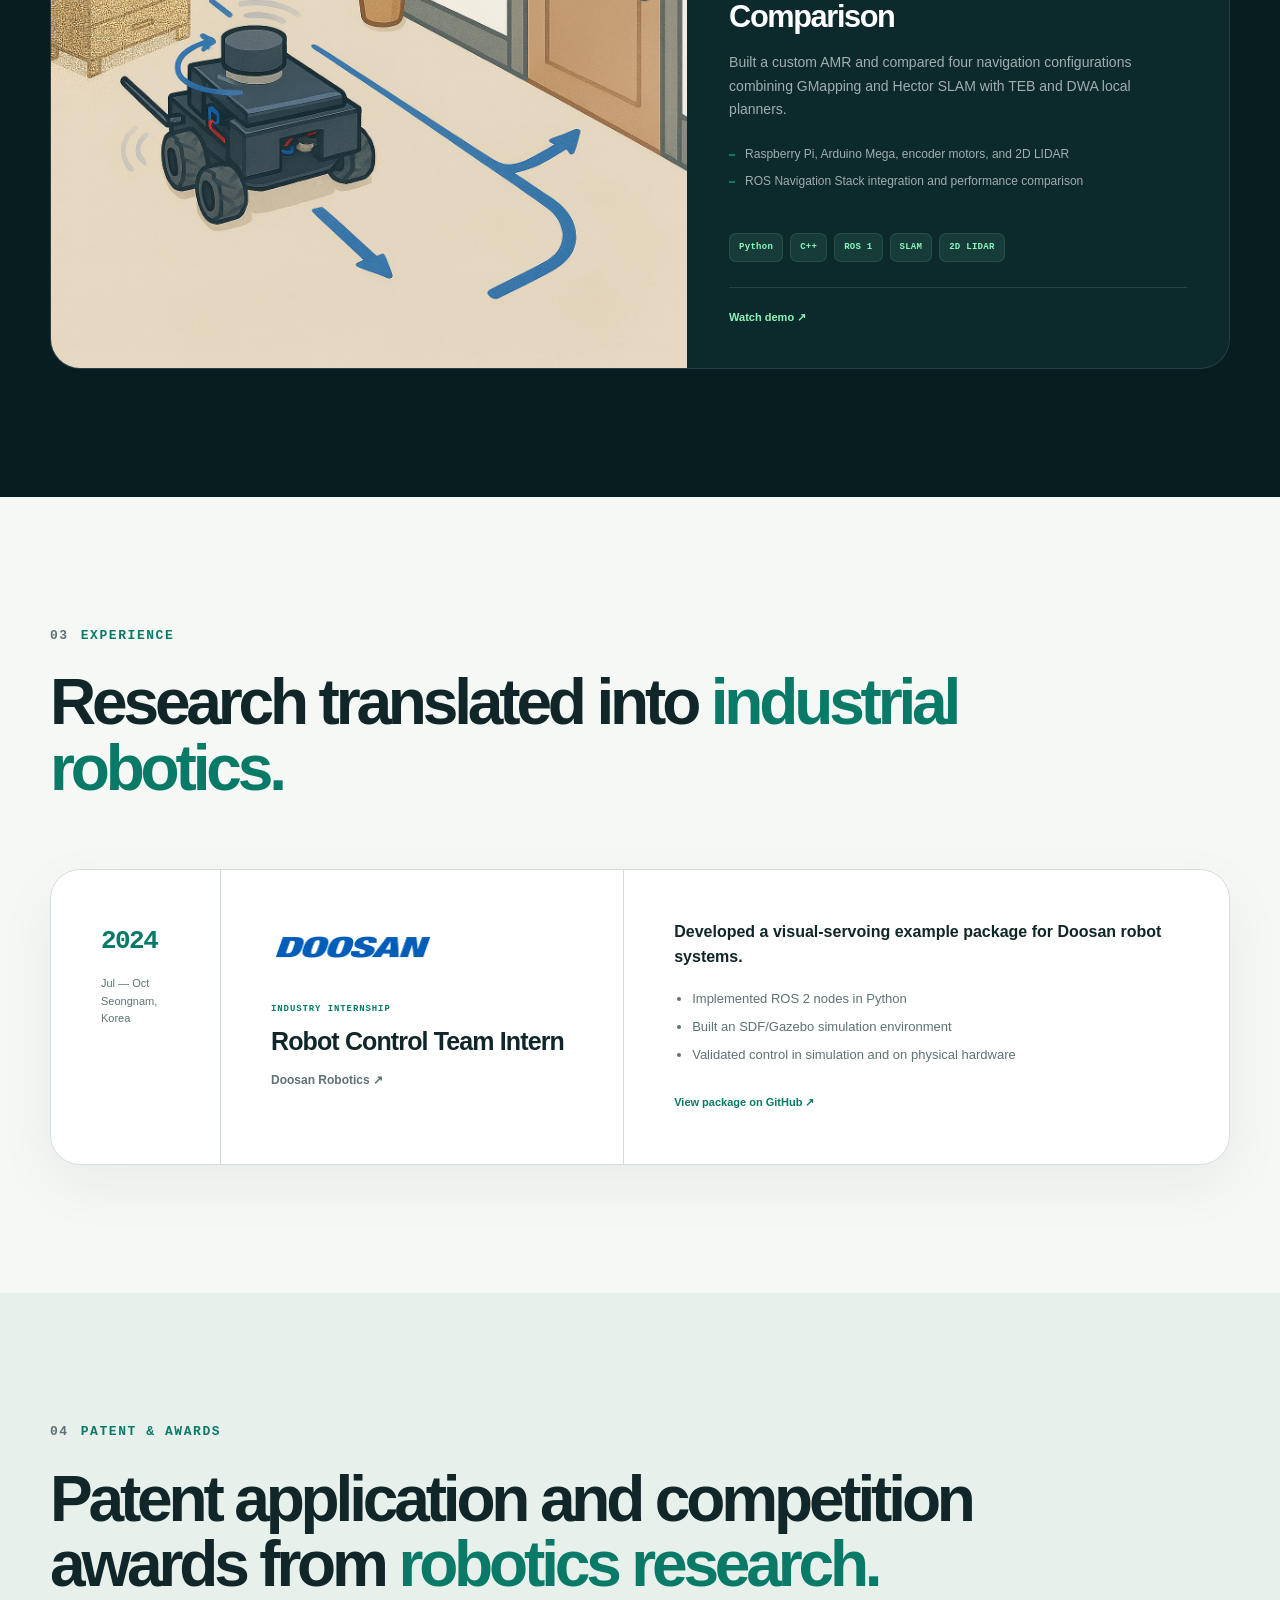
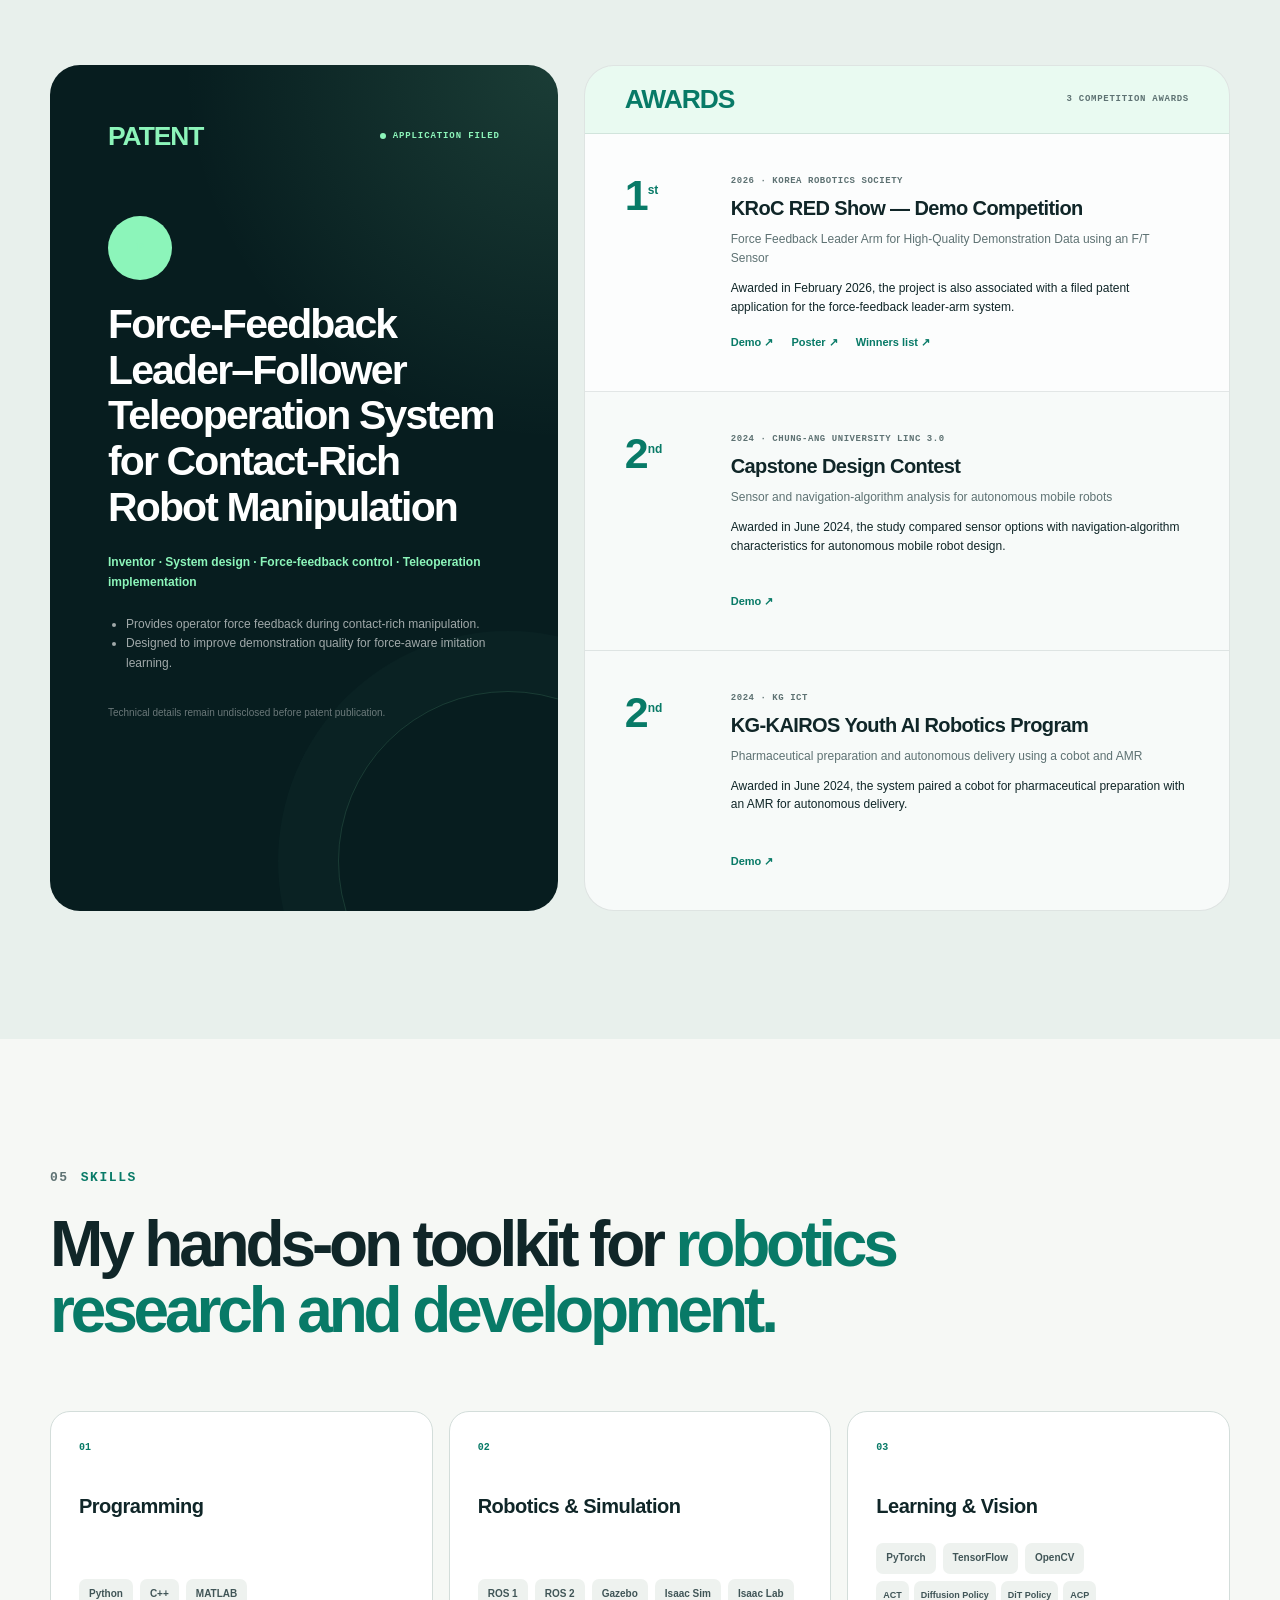
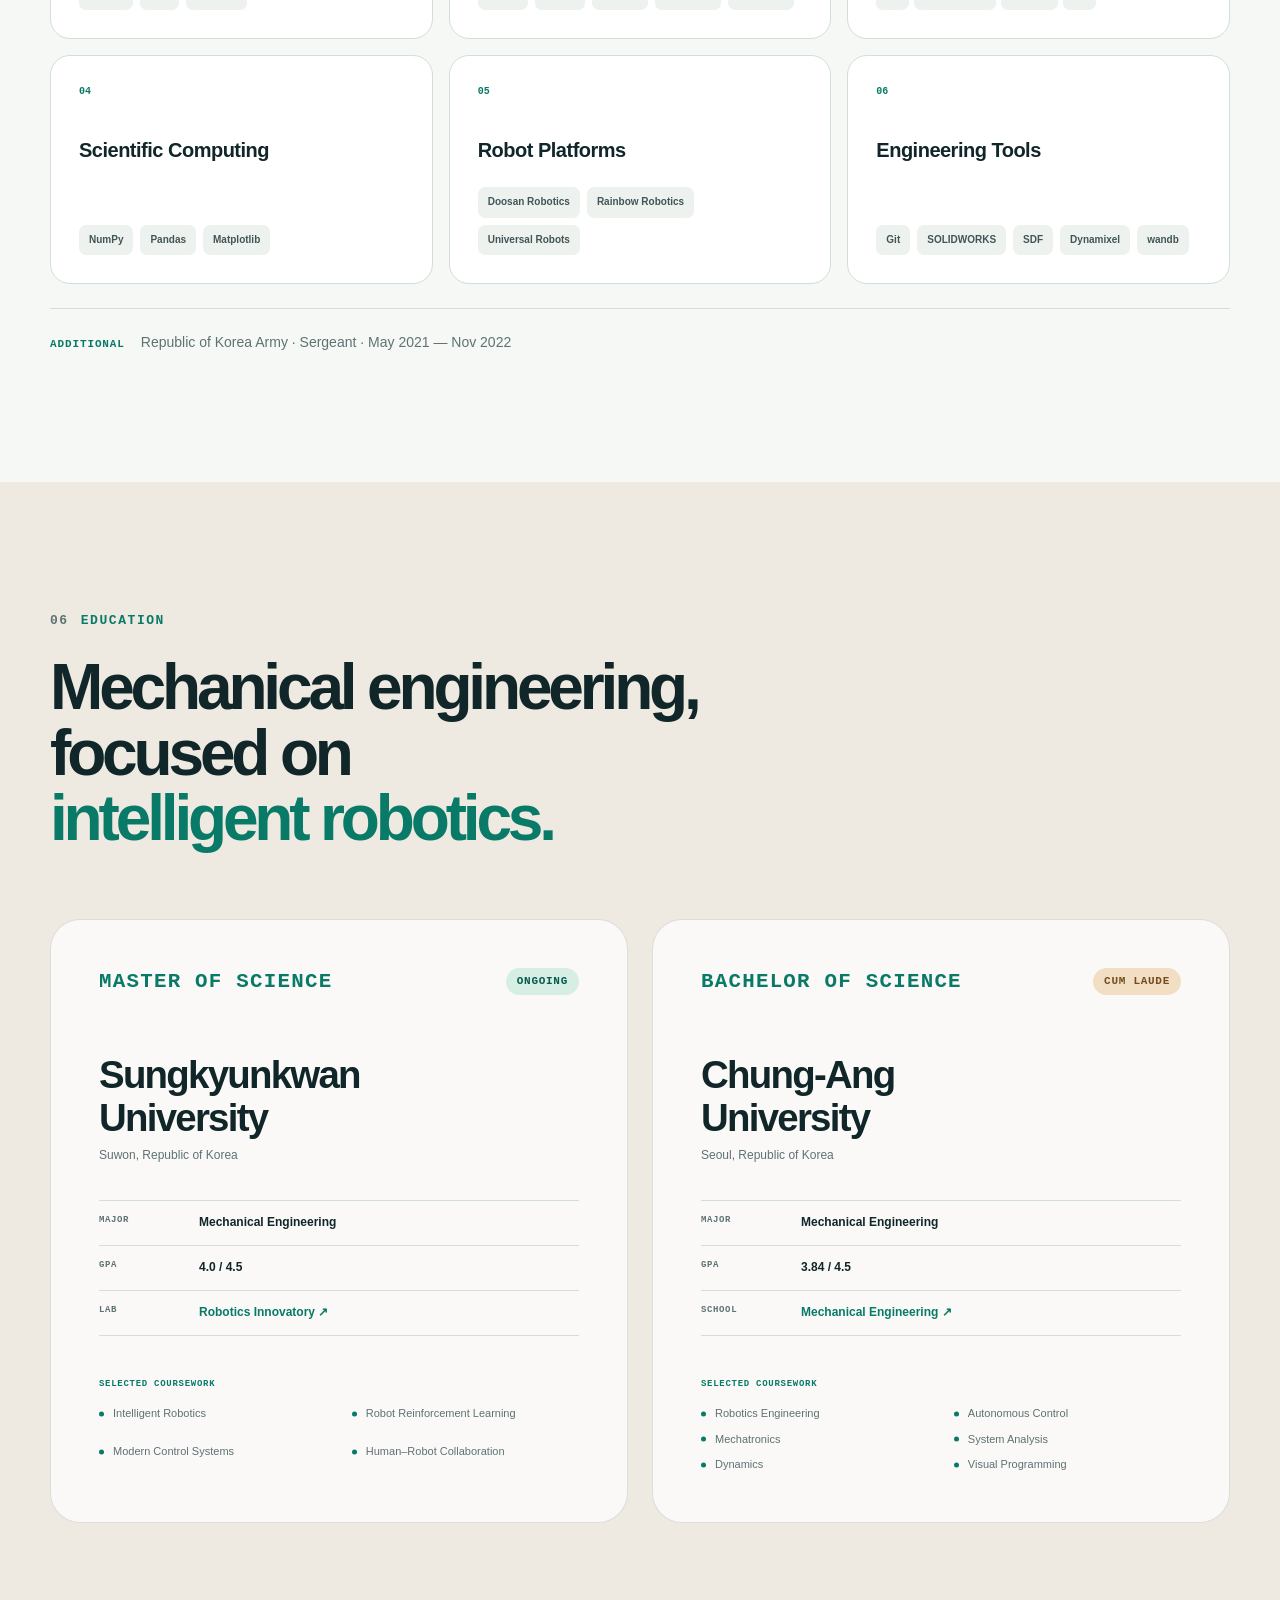
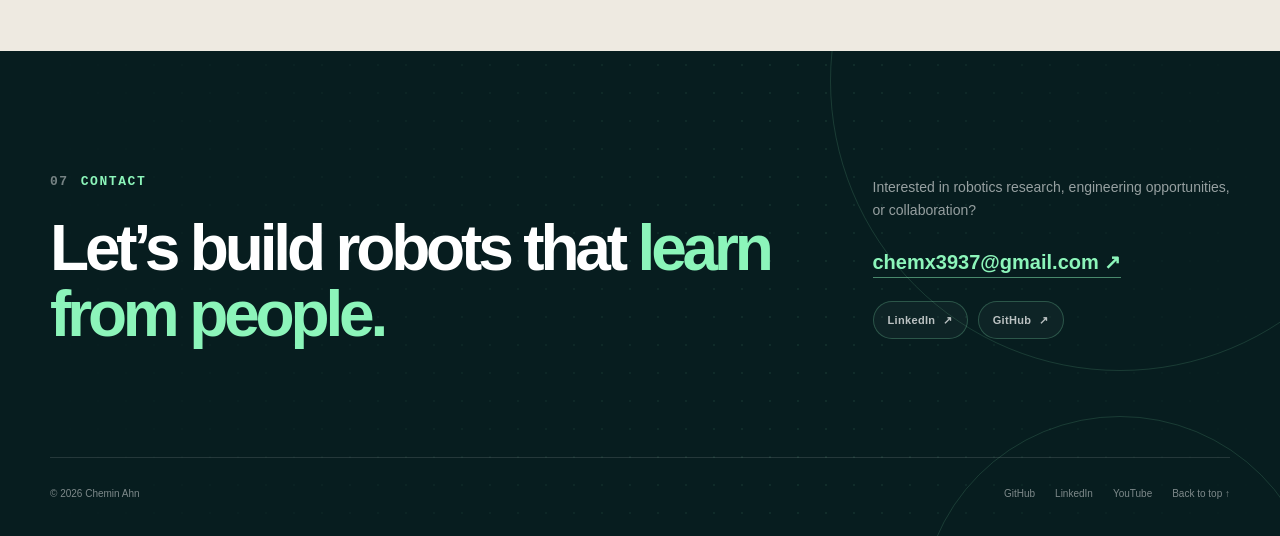
==== commit cc3c590b: "Match teleoperation bullet emphasis" ====
--- a/index.html
+++ b/index.html
@@ -22,7 +22,7 @@
   <link rel="canonical" href="https://chemx3937.github.io/">
   <link rel="icon" href="assets/img/favicon/favicon.ico">
   <link rel="apple-touch-icon" sizes="180x180" href="assets/img/favicon/apple-icon-180x180.png">
-  <link rel="stylesheet" href="assets/css/style.css?v=20260823-9">
+  <link rel="stylesheet" href="assets/css/style.css?v=20260823-12">
   <title>Chemin Ahn — Robotics Engineer</title>
 
   <script type="application/ld+json">
@@ -610,6 +610,6 @@
     </section>
   </main>
 
-  <script src="assets/js/portfolio.js?v=20260823-7"></script>
+  <script src="assets/js/portfolio.js?v=20260823-9"></script>
 </body>
 </html>
--- a/assets/css/style.css
+++ b/assets/css/style.css
@@ -751,6 +751,12 @@
   color: var(--teal);
 }
 
+@media (min-width: 921px) {
+  html[data-language="ko"] #about .about-title-line {
+    white-space: nowrap;
+  }
+}
+
 .section-heading-inverse .section-kicker {
   color: var(--mint);
 }
@@ -802,18 +808,21 @@
 }
 
 @media (min-width: 921px) {
-  html[data-language="en"] #about .about-copy {
+  html[data-language="en"] #about .about-copy,
+  html[data-language="ko"] #about .about-copy {
     display: flex;
     flex-direction: column;
     gap: 26px;
   }
 
-  html[data-language="en"] #about .about-copy p {
+  html[data-language="en"] #about .about-copy p,
+  html[data-language="ko"] #about .about-copy p {
     margin-bottom: 0;
   }
 }
 
-html[data-language="en"] #about .about-copy > p:not(.lead-paragraph) {
+html[data-language="en"] #about .about-copy > p:not(.lead-paragraph),
+html[data-language="ko"] #about .about-copy > p:not(.lead-paragraph) {
   font-size: 18px;
 }
 
@@ -840,7 +849,8 @@
 }
 
 @media (min-width: 921px) {
-  html[data-language="en"] #about .focus-item {
+  html[data-language="en"] #about .focus-item,
+  html[data-language="ko"] #about .focus-item {
     padding: 12px 0;
   }
 }
@@ -905,8 +915,9 @@
   font-weight: 750;
 }
 
-html[data-language="en"] #about .focus-bullet-accent {
+#about .focus-bullet-accent {
   color: var(--teal);
+  font-weight: 750;
 }
 
 /* Projects */
